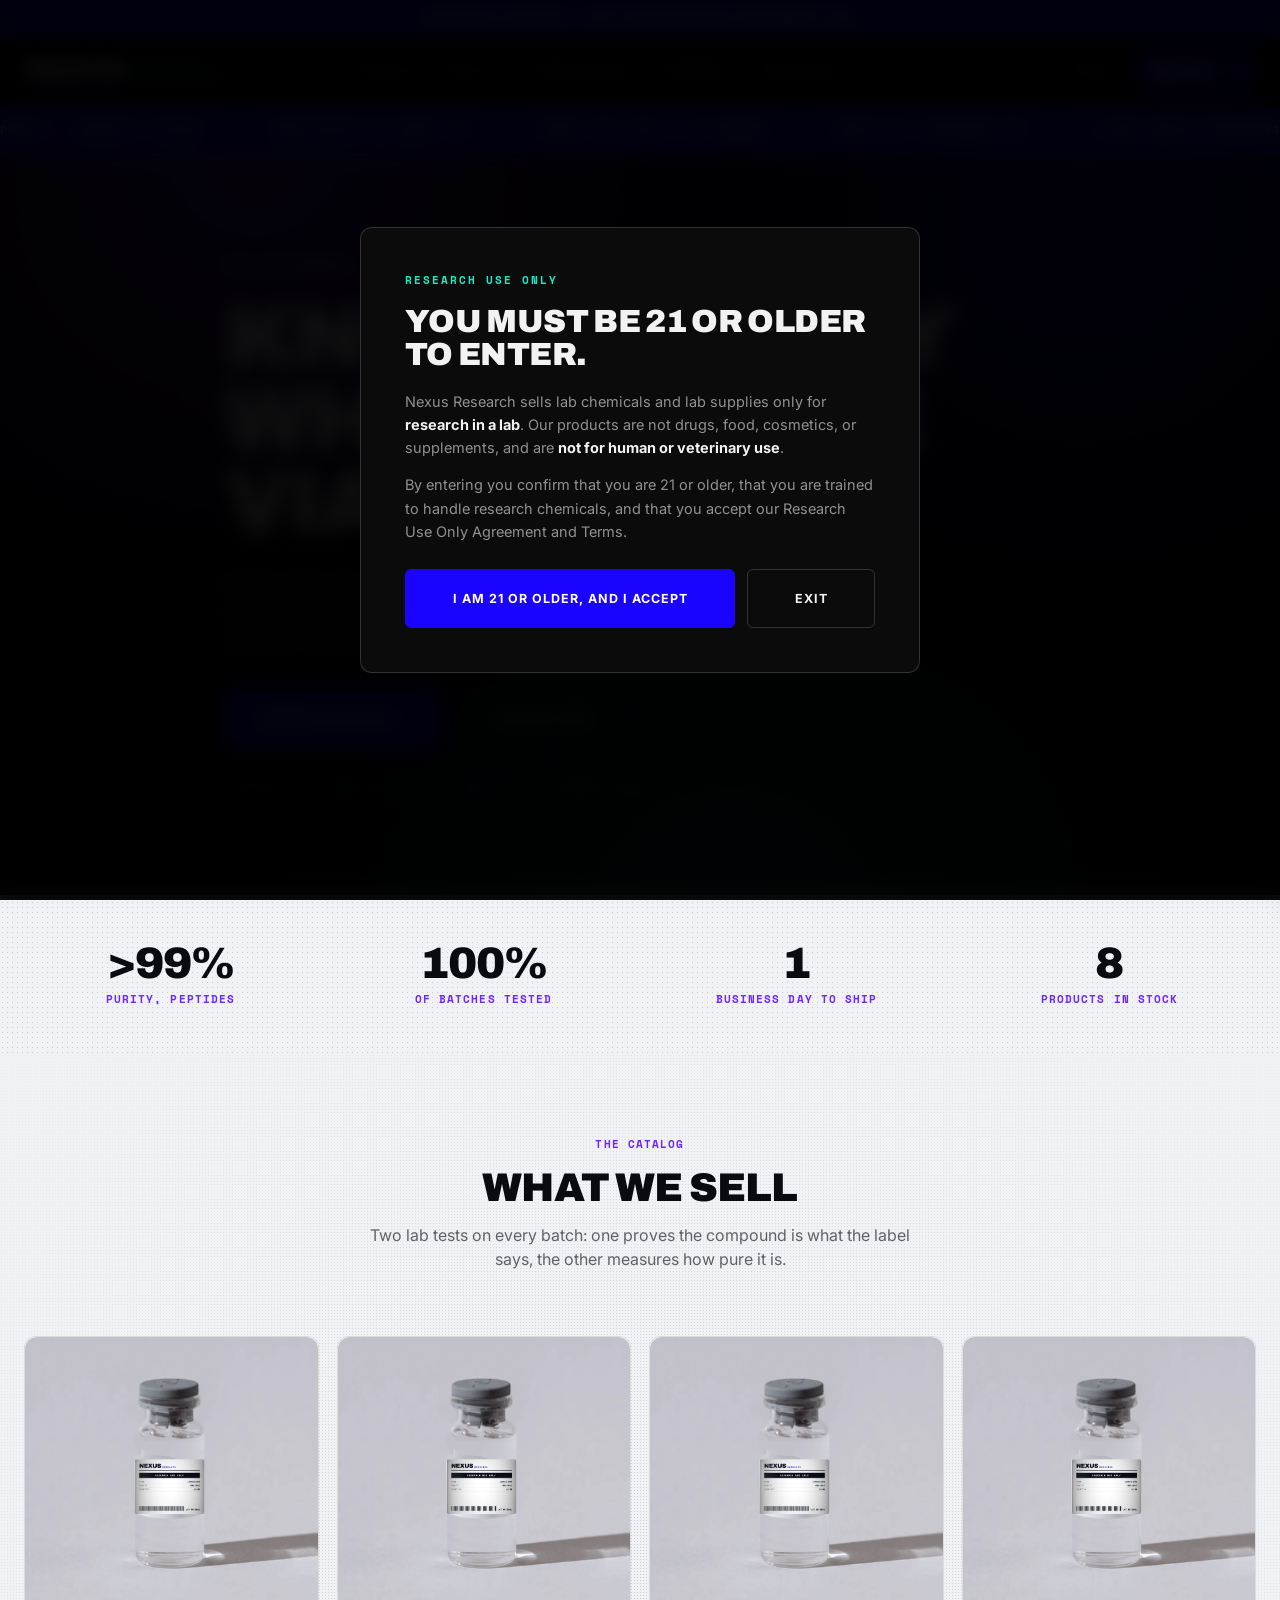
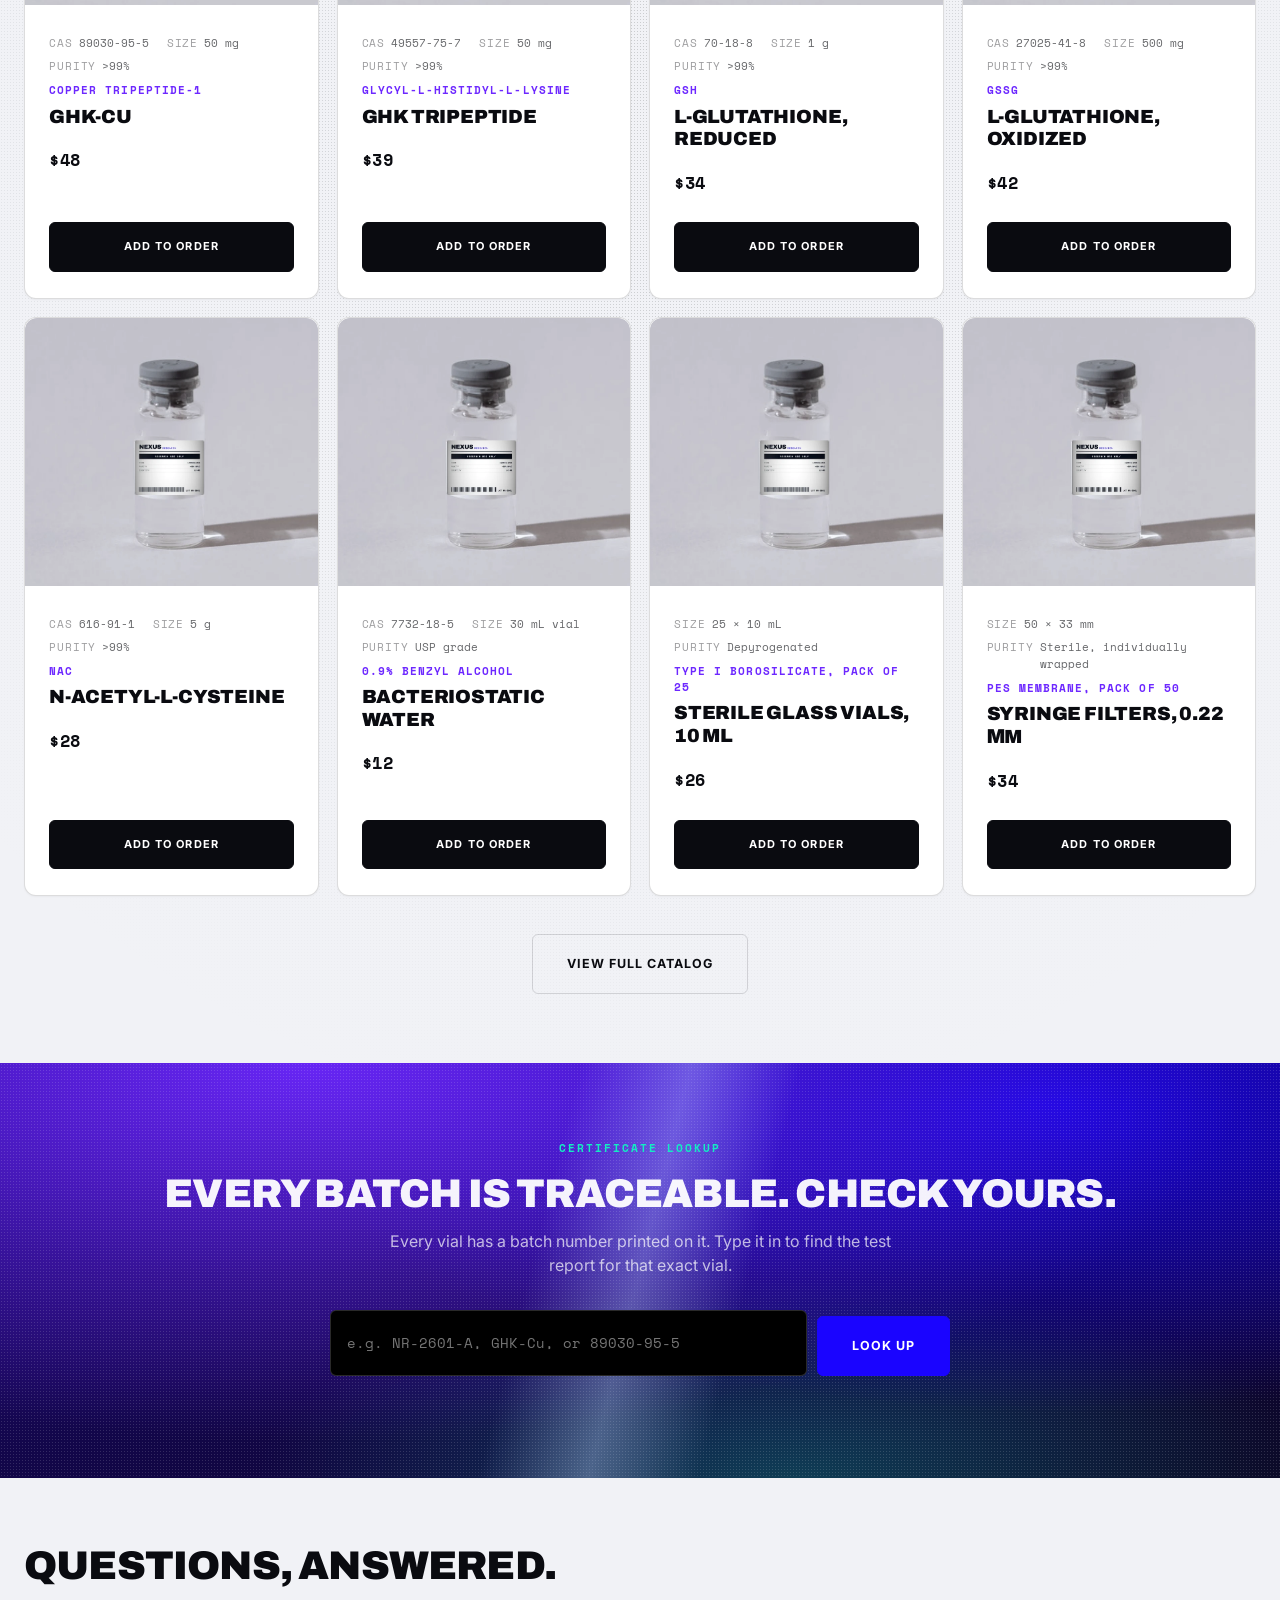
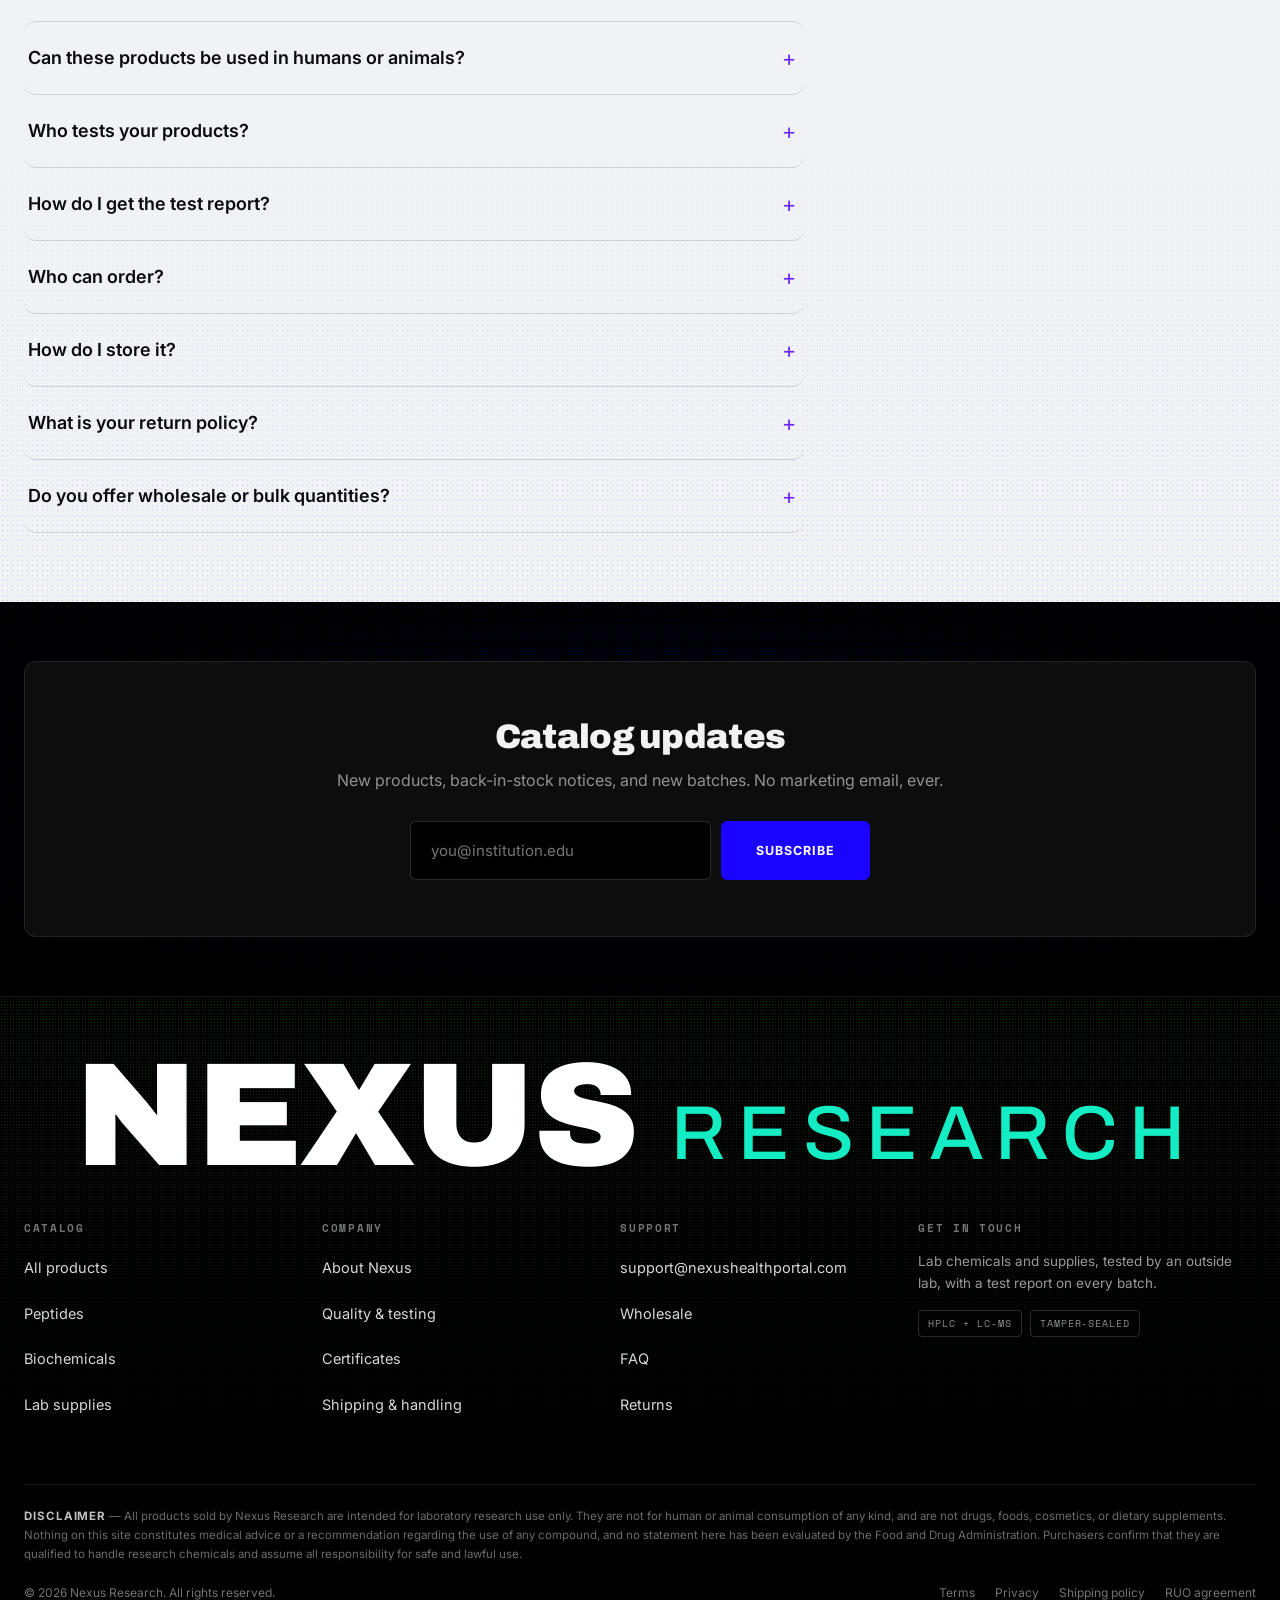
==== index.html @ 29b1f15b "Make product cards pop out on hover The lift was explicitly switched off on these cards: the rule re" ====
<!DOCTYPE html>
<html lang="en">
<head>
  <meta charset="UTF-8">
  <meta name="viewport" content="width=device-width, initial-scale=1.0">
  <title>Nexus Research — Laboratory Reagents, Independently Tested</title>
  <meta name="description" content="Research-grade peptides, biochemicals, and lab supplies. Tested by an outside lab, with a test report on every batch. For lab research only, not for people or animals.">
  <link rel="preconnect" href="https://fonts.googleapis.com">
  <link rel="preconnect" href="https://fonts.gstatic.com" crossorigin>
  <link href="https://fonts.googleapis.com/css2?family=Archivo:wght@500;600;700;900&family=Inter:wght@400;500;600;700&family=Space+Mono:wght@400;700&display=swap" rel="stylesheet">
  <link rel="stylesheet" href="css/main.css?v=1784729000">
</head>
<body data-page="home">

  <main id="main" tabindex="-1">
    <!-- 1a. TICKER -->
    <div class="ticker" aria-hidden="true">
      <div class="ticker-track">
        <span>Purity + identity tested</span><i>+</i>
        <span>Certificate on every lot</span><i>+</i>
        <span>Every vial has a lot number</span><i>+</i>
        <span>Ships in 1 business day</span><i>+</i>
        <span>Plain sealed packaging</span><i>+</i>
        <span>Purity + identity tested</span><i>+</i>
        <span>Certificate on every lot</span><i>+</i>
        <span>Every vial has a lot number</span><i>+</i>
        <span>Ships in 1 business day</span><i>+</i>
        <span>Plain sealed packaging</span><i>+</i>
      </div>
    </div>

    <!-- 1. HERO: typographic, technical -->
    <section class="hero-tech">
      <div class="hero-aurora" aria-hidden="true"><span class="blob blob-1"></span><span class="blob blob-2"></span><span class="blob blob-3"></span></div>
      <div class="hero-spot" aria-hidden="true"></div>
      <div class="hero-grid-bg" aria-hidden="true"></div>
      <div class="container hero-tech-inner">
        <span class="hero-eyebrow">For lab research &middot; Tested by an outside lab</span>
        <h1>Know exactly<br>what is in the vial.</h1>
        <p>Research-grade peptides, biochemicals, and lab supplies. Every batch is tested by an outside lab before we sell it, and the test report is yours on request. No guesswork.</p>
        <div class="hero-tech-cta">
          <a class="btn btn-primary" href="shop.html">Browse catalog &rarr;</a>
          <a class="btn btn-ghost" href="quality.html">How we test</a>
        </div>
        <p class="hero-ruo">Research use only. Not for human or veterinary use.</p>
      </div>
    </section>

    <!-- 1b. STATS -->
    <section class="stats-band sec-light dotted dotted--ink dotted--wide">
      <div class="container stats-grid">
        <div class="stat"><strong>&gt;99%</strong><span>Purity, peptides</span></div>
        <div class="stat"><strong>100%</strong><span>Of batches tested</span></div>
        <div class="stat"><strong>1</strong><span>Business day to ship</span></div>
        <div class="stat"><strong>8</strong><span>Products in stock</span></div>
      </div>
    </section>

    <!-- 2. CATALOG -->
    <section class="lineup-lux sec-light dotted dotted--ink dotted--fade">
      <div class="container">
        <div class="sec-head-wrap">
          <span class="sec-eyebrow">The catalog</span>
          <h2 class="sec-head">What we sell</h2>
          <p>Two lab tests on every batch: one proves the compound is what the label says, the other measures how pure it is.</p>
        </div>
        <div class="lineup-grid" id="lineupScroller"></div>
        <div class="lineup-foot">
          <a class="btn btn-ghost" href="shop.html">View full catalog</a>
        </div>
      </div>
    </section>

    <!-- 4. FULL-BLEED BAND: certificate lookup -->
    <section class="band" id="coa">
      <div class="band-glow" aria-hidden="true"></div>
      <div class="container band-inner">
        <span class="band-eyebrow">Certificate lookup</span>
        <h2>Every batch is traceable. Check yours.</h2>
        <p>Every vial has a batch number printed on it. Type it in to find the test report for that exact vial.</p>
        <form class="coa-form" id="coaForm" novalidate>
          <input type="text" id="coaInput" placeholder="e.g. NR-2601-A, GHK-Cu, or 89030-95-5" aria-label="Lot number, product name, or CAS">
          <button class="btn btn-primary" type="submit">Look up</button>
        </form>
        <div id="coaResult" aria-live="polite"></div>
      </div>
    </section>

    <!-- 6. FAQ -->
    <section id="faq" class="faq-section sec-light dotted dotted--violet dotted--wide dotted--bottom">
      <div class="container">
        <h2 class="faq-head">Questions, answered.</h2>
        <div class="acc-group">
          <div class="acc-item">
            <button class="acc-q" aria-expanded="false"><span>Can these products be used in humans or animals?</span><span class="acc-icon" aria-hidden="true">+</span></button>
            <div class="acc-a"><p>No. Everything we sell is for lab research only. Our products are not drugs, food, cosmetics, or supplements, and they are not for people or animals. We do not give dosing advice or any medical advice, and we turn down orders when someone tells us it is meant to be taken.</p></div>
          </div>
          <div class="acc-item">
            <button class="acc-q" aria-expanded="false"><span>Who tests your products?</span><span class="acc-icon" aria-hidden="true">+</span></button>
            <div class="acc-a"><p>An outside lab, not us. Every batch goes out for two tests before we list it: one confirms the compound is what the label says, the other measures how pure it is. If a batch misses the mark, we do not sell it.</p></div>
          </div>
          <div class="acc-item">
            <button class="acc-q" aria-expanded="false"><span>How do I get the test report?</span><span class="acc-icon" aria-hidden="true">+</span></button>
            <div class="acc-a"><p>Find the batch number printed on your vial, then email it to support@nexushealthportal.com. We send back the signed report for that exact batch. We keep a report on file for every batch we sell.</p></div>
          </div>
          <div class="acc-item">
            <button class="acc-q" aria-expanded="false"><span>Who can order?</span><span class="acc-icon" aria-hidden="true">+</span></button>
            <div class="acc-a"><p>You must be 21 or older, trained to handle research chemicals, and you accept the research-use-only agreement at checkout. We ship to labs, institutions, and business addresses. We may ask who is receiving the order before we send it.</p></div>
          </div>
          <div class="acc-item">
            <button class="acc-q" aria-expanded="false"><span>How do I store it?</span><span class="acc-icon" aria-hidden="true">+</span></button>
            <div class="acc-a"><p>It depends on the compound, and each product page says exactly. As a rule, freeze-dried peptides keep best in a freezer at -20 °C, kept dry and out of the light. Once you mix a peptide with liquid it does not last nearly as long as the sealed powder.</p></div>
          </div>
          <div class="acc-item">
            <button class="acc-q" aria-expanded="false"><span>What is your return policy?</span><span class="acc-icon" aria-hidden="true">+</span></button>
            <div class="acc-a"><p>Unopened items in their original packaging can come back within 30 days. Once a seal is broken we cannot take it back, because we cannot rule out contamination. If a batch does not match its test report, we replace it or refund you in full.</p></div>
          </div>
          <div class="acc-item">
            <button class="acc-q" aria-expanded="false"><span>Do you offer wholesale or bulk quantities?</span><span class="acc-icon" aria-hidden="true">+</span></button>
            <div class="acc-a"><p>Yes, for labs and business accounts. Email support@nexushealthportal.com with the compound, how much you need, and where it is going. We come back with a price and how long it takes.</p></div>
          </div>
        </div>
      </div>
    </section>

    <!-- 7. LIST -->
    <section class="sec-lux dotted dotted--blue dotted--fade">
      <div class="container">
        <div class="guide-card">
          <h2>Catalog updates</h2>
          <p>New products, back-in-stock notices, and new batches. No marketing email, ever.</p>
          <form class="guide-form" id="guideForm" novalidate>
            <input type="email" name="email" placeholder="you@institution.edu" required aria-label="Email address">
            <button class="btn btn-primary" type="submit">Subscribe</button>
          </form>
        </div>
      </div>
    </section>
  </main>

  <script src="js/products.js?v=1784729000"></script>
  <script src="js/store.js?v=1784729000"></script>
</body>
</html>
---- css/main.css ----
/* Nexus Health: main.css
   Design language: warm ivory base, white cards, matte green + metallic gold,
   flat matte-green dark sections, pill buttons, 20-24px card radius.
*/

/* ============ Reset & tokens ============ */
*, *::before, *::after { box-sizing: border-box; margin: 0; padding: 0; }

:root {
  /* Enhanced-inspired system: pure black canvas, electric blue CTAs,
     mint lab-data accents, near-black raised panels. */
  --bone: #000000;              /* page canvas: black */
  --white: #0D0D0D;             /* raised panels: near-black cards */
  --ink: rgba(255, 255, 255, 0.95);
  --ink-soft: rgba(255, 255, 255, 0.55);
  --line: rgba(255, 255, 255, 0.16);
  --line-soft: rgba(255, 255, 255, 0.09);
  --evergreen: #1A04FF;         /* electric blue: CTAs and active states */
  --evergreen-deep: #000000;
  --evergreen-mid: #4433FF;
  --gold: #14ECC3;              /* mint: prices, labels, lab data */
  --gold-grad: #14ECC3;
  --footer-bg: #000000;
  --blue: #1A04FF;
  --mint: #14ECC3;
  --radius: 12px;
  --pill: 6px;
  --maxw: 1280px;
  --pad: 24px;
}

html { scroll-behavior: smooth; }

body {
  font-family: "Inter", -apple-system, BlinkMacSystemFont, "Segoe UI", sans-serif;
  font-size: 16px;
  line-height: 1.55;
  color: var(--ink);
  background: var(--bone);
  -webkit-font-smoothing: antialiased;
}

body.drawer-lock { overflow: hidden; }

img, svg { display: block; max-width: 100%; }
a { color: inherit; text-decoration: none; }
button { font: inherit; color: inherit; background: none; border: 0; cursor: pointer; }
h1, h2, h3, h4 { font-family: "Archivo", "Inter", sans-serif; font-weight: 520; letter-spacing: 0; line-height: 1.12; }

.container { max-width: var(--maxw); margin: 0 auto; padding: 0 var(--pad); }
section { padding: 96px 0 0; }

/* ============ Buttons ============ */
.btn {
  display: inline-flex; align-items: center; justify-content: center; gap: 8px;
  border-radius: var(--pill);
  padding: 14px 28px;
  font-size: 15px; font-weight: 600;
  transition: transform 0.2s ease, box-shadow 0.2s ease, background 0.2s ease;
  white-space: nowrap;
}
.btn-primary { background: var(--gold); color: #0E1526; }
.btn-primary:hover { transform: translateY(-1px); box-shadow: 0 6px 18px rgba(8, 14, 28, 0.28); }
.btn-primary:disabled { opacity: 0.4; cursor: not-allowed; transform: none; box-shadow: none; }
.btn-secondary { background: var(--white); color: var(--ink); border: 1px solid rgba(20, 236, 195, 0.4); }
.btn-secondary:hover { border-color: rgba(16, 21, 15, 0.35); }
.text-btn {
  font-size: 14px; font-weight: 600; text-decoration: underline;
  text-underline-offset: 4px; transition: opacity 0.2s ease;
}
.text-btn:hover { opacity: 0.65; }

/* ============ Announcement bar ============ */
.announce { background: var(--blue); }
.announce-inner {
  max-width: var(--maxw); margin: 0 auto; padding: 9px var(--pad);
  display: flex; align-items: center; justify-content: center; gap: 14px;
  font-size: 14px; font-weight: 600; color: #fff;
}
.announce-btn {
  background: transparent; color: #fff; border: 1.5px solid rgba(255, 255, 255, 0.75);
  border-radius: var(--pill);
  padding: 5px 14px; font-size: 13px; font-weight: 600;
  transition: transform 0.2s ease, background 0.2s ease, border-color 0.2s ease;
}
.announce-btn:hover { transform: translateY(-1px); background: rgba(255, 255, 255, 0.14); border-color: #fff; }

/* ============ Header ============ */
.site-header {
  position: sticky; top: 0; z-index: 60;
  background: #000;
  border-bottom: 1px solid rgba(255, 255, 255, 0.08);
}
.nav-inner {
  max-width: var(--maxw); margin: 0 auto; padding: 0 var(--pad);
  height: 68px; display: flex; align-items: center; gap: 28px;
}
.wordmark { font-family: "Archivo", "Inter", sans-serif; font-size: 26px; font-weight: 600; letter-spacing: 0.05em; color: #fff; text-transform: uppercase; }
.mark-plus {
  display: inline-block;
  width: 0.24em; height: 0.24em;
  border-radius: 50%;
  background: var(--gold-grad);
  margin-left: 0.12em;
  transform: translateY(-0.55em);
}
.main-nav { display: flex; gap: 26px; margin: 0 auto; }
.main-nav a {
  font-size: 15px; font-weight: 600; color: rgba(255, 255, 255, 0.72);
  transition: color 0.2s ease;
}
.main-nav a:hover { color: #fff; }
.nav-right { display: flex; align-items: center; gap: 20px; margin-left: auto; }
.nav-about { font-size: 15px; font-weight: 600; color: rgba(255, 255, 255, 0.72); transition: color 0.2s ease; }
.nav-about:hover { color: #fff; }
.cart-btn {
  display: inline-flex; align-items: center; gap: 8px;
  background: var(--gold-grad); color: var(--evergreen-deep); border-radius: var(--pill);
  padding: 9px 18px; font-size: 14px; font-weight: 600;
  transition: transform 0.2s ease;
}
.cart-btn:hover { transform: translateY(-1px); }
.cart-count {
  background: var(--evergreen-deep); color: var(--gold); border-radius: 50%;
  min-width: 20px; height: 20px; display: inline-flex;
  align-items: center; justify-content: center;
  font-size: 12px; font-weight: 700; padding: 0 5px;
}
.nav-toggle { display: none; color: #fff; }
.mobile-menu {
  display: none;
  border-top: 1px solid rgba(255, 255, 255, 0.1);
  background: var(--evergreen-deep);
  flex-direction: column;
}
.mobile-menu a {
  padding: 15px var(--pad); font-size: 16px; font-weight: 600; color: #fff;
  border-bottom: 1px solid rgba(255, 255, 255, 0.08);
}
.mobile-menu.open { display: flex; }

/* ============ Hero ============ */
.hero { padding-top: 72px; }
.hero h1 {
  font-size: 56px; font-weight: 500; letter-spacing: -0.01em; line-height: 1.05;
  max-width: 720px;
}
.hero-sub { margin-top: 18px; font-size: 19px; color: var(--ink-soft); max-width: 540px; }

.promo-row {
  display: grid; grid-template-columns: 1fr 1fr; gap: 20px; margin-top: 44px;
}
.promo-card {
  position: relative; aspect-ratio: 16 / 9; border-radius: var(--radius);
  color: #fff; overflow: hidden; display: block;
  transition: transform 0.2s ease, box-shadow 0.2s ease;
}
.promo-card:hover { transform: translateY(-3px); box-shadow: 0 14px 34px rgba(19, 42, 30, 0.32); }
.promo-img {
  position: absolute; inset: 0; width: 100%; height: 100%; object-fit: cover;
}
.promo-overlay {
  position: absolute; inset: 0;
  background: linear-gradient(to top, rgba(6, 10, 22, 0.85), rgba(6, 10, 22, 0.15));
}
.promo-text { position: absolute; left: 28px; bottom: 26px; max-width: 60%; z-index: 2; }
.promo-text h2 { font-size: 30px; font-weight: 500; line-height: 1.12; }
.promo-text h2 .hl { color: var(--gold); font-style: italic; }
.promo-text > span { display: inline-block; margin-top: 10px; font-size: 15px; font-weight: 600; opacity: 0.9; }
.promo-chevron {
  position: absolute; right: 22px; bottom: 22px; z-index: 2;
  width: 40px; height: 40px; border-radius: 50%;
  background: rgba(255, 255, 255, 0.18);
  display: flex; align-items: center; justify-content: center;
  transition: background 0.2s ease;
}
.promo-card:hover .promo-chevron { background: rgba(255, 255, 255, 0.32); }

/* ============ Goal tiles ============ */
.goal-row { display: grid; grid-template-columns: repeat(4, 1fr); gap: 16px; }
.goal-tile {
  background: var(--white); border-radius: 18px; padding: 22px 22px;
  display: flex; align-items: center; gap: 14px;
  border: 1px solid var(--line-soft);
  transition: transform 0.2s ease, box-shadow 0.2s ease;
}
.goal-tile:hover { transform: translateY(-2px); box-shadow: 0 10px 24px rgba(16, 21, 15, 0.07); }
.goal-tile strong { font-size: 17px; font-weight: 600; flex: 1; }
.goal-icon { width: 38px; height: 38px; flex-shrink: 0; }
.goal-chev { color: var(--ink-soft); flex-shrink: 0; }

/* ============ Dark lineup section ============ */
.lineup-wrap { padding: 0 var(--pad); max-width: var(--maxw); margin: 96px auto 0; }
.lineup-section {
  background: #0B0B0B;
  border-radius: var(--radius);
  color: #fff; padding: 72px 0 56px; overflow: hidden;
}
.lineup-head { text-align: center; padding: 0 var(--pad); }
.lineup-head h2 { font-size: 42px; font-weight: 500; }
.lineup-head p { margin-top: 14px; font-size: 17px; color: rgba(255, 255, 255, 0.72); }
.lineup-head .btn { margin-top: 26px; background: var(--gold-grad); color: var(--evergreen-deep); }
.lineup-head .btn:hover { transform: translateY(-1px); box-shadow: 0 6px 18px rgba(0, 0, 0, 0.3); }

.lineup-scroller {
  display: flex; gap: 16px; margin-top: 48px;
  padding: 4px 32px 12px;
  overflow-x: auto;
  -webkit-overflow-scrolling: touch;
}
.lineup-scroller::-webkit-scrollbar { height: 8px; }
.lineup-scroller::-webkit-scrollbar-thumb { background: rgba(255, 255, 255, 0.25); border-radius: 4px; }
.lineup-scroller::-webkit-scrollbar-track { background: rgba(255, 255, 255, 0.06); border-radius: 4px; }
.lineup-card { flex: 0 0 260px; }

/* ============ Product card (shared) ============ */
.product-card {
  background: var(--white); border-radius: 20px;
  border: 1px solid var(--line-soft);
  display: flex; flex-direction: column;
  overflow: hidden;
  transition: transform 0.2s ease, box-shadow 0.2s ease;
}
.product-card:hover { transform: translateY(-3px); box-shadow: 0 12px 28px rgba(16, 21, 15, 0.1); }
.card-link { display: flex; flex-direction: column; flex: 1; }
.card-art {
  position: relative; background: var(--bone);
  height: 220px;
}
.card-art .tile-img { width: 100%; height: 100%; object-fit: cover; }
.badge {
  position: absolute; top: 12px; left: 12px;
  background: var(--gold-grad); color: var(--evergreen-deep);
  font-size: 12px; font-weight: 700;
  border-radius: var(--pill); padding: 4px 11px;
}
.badge-inline { position: static; display: inline-block; margin-bottom: 12px; }
.card-body { padding: 18px 18px 6px; display: flex; flex-direction: column; gap: 5px; flex: 1; }
.card-name { font-size: 19px; font-weight: 600; }
.card-sub { font-size: 13px; font-weight: 600; color: var(--ink-soft); text-transform: uppercase; letter-spacing: 0.04em; }
.card-tag { font-size: 14px; color: var(--ink-soft); flex: 1; }
.card-rating { display: flex; align-items: center; gap: 7px; font-size: 13px; color: var(--ink-soft); }
.stars { display: inline-flex; gap: 1px; }
.card-price { display: flex; align-items: baseline; gap: 8px; margin-top: 3px; flex-wrap: wrap; }
.card-price strong { font-size: 18px; font-weight: 700; }
.card-price span { font-size: 13px; color: var(--ink-soft); }
.card-add { margin: 12px 18px 18px; padding: 11px 20px; font-size: 14px; }

/* ============ Science section ============ */
.science-grid { display: grid; grid-template-columns: 1fr 1fr; gap: 48px; align-items: center; }
.eyebrow {
  font-size: 13px; font-weight: 700; text-transform: uppercase;
  letter-spacing: 0.09em; color: var(--ink-soft);
}
.science-left h2 { font-size: 40px; margin-top: 14px; max-width: 480px; }
.stat-blocks { margin-top: 34px; display: flex; flex-direction: column; gap: 22px; }
.stat-block { border-left: 3px solid var(--gold); padding-left: 18px; }
.stat-block strong { font-size: 18px; font-weight: 600; display: block; }
.stat-block span { font-size: 15px; color: var(--ink-soft); }
.science-left .text-btn { margin-top: 30px; display: inline-block; }
.test-detail {
  display: none; margin-top: 16px; font-size: 15px;
  color: var(--ink-soft); max-width: 480px;
}
.test-detail.open { display: block; }
.science-card {
  background: var(--white); border-radius: var(--radius);
  border: 1px solid var(--line-soft);
  overflow: hidden; height: 360px;
}
.science-card .tile-img { width: 100%; height: 100%; object-fit: cover; }

/* ============ Category showcase ============ */
.cat-row { display: grid; grid-template-columns: repeat(3, 1fr); gap: 20px; }
.cat-card {
  background: var(--white); border-radius: var(--radius);
  border: 1px solid var(--line-soft);
  padding: 30px; display: flex; flex-direction: column; gap: 8px;
  transition: transform 0.2s ease, box-shadow 0.2s ease;
}
.cat-card:hover { transform: translateY(-3px); box-shadow: 0 12px 28px rgba(16, 21, 15, 0.1); }
.cat-art { background: var(--bone); border-radius: 16px; overflow: hidden; height: 190px; margin-bottom: 14px; }
.cat-art .tile-img { width: 100%; height: 100%; object-fit: cover; }
.cat-card h3 { font-size: 24px; font-weight: 600; }
.cat-card p { font-size: 15px; color: var(--ink-soft); flex: 1; }
.cat-shop { font-size: 15px; font-weight: 600; margin-top: 8px; }

/* ============ Experts ============ */
.experts-head h2 { font-size: 40px; margin-top: 14px; max-width: 560px; }
.expert-row { display: grid; grid-template-columns: repeat(3, 1fr); gap: 20px; margin-top: 44px; }
.expert-card {
  background: var(--white); border-radius: var(--radius);
  border: 1px solid var(--line-soft); padding: 30px;
  transition: transform 0.2s ease, box-shadow 0.2s ease;
}
.expert-card:hover { transform: translateY(-2px); box-shadow: 0 10px 24px rgba(16, 21, 15, 0.1); }
.avatar {
  width: 72px; height: 72px; border-radius: 50%;
  display: flex; align-items: center; justify-content: center;
  font-size: 24px; font-weight: 700; color: #fff; margin-bottom: 18px;
}
.expert-card h3 { font-size: 19px; font-weight: 600; }
.expert-card .cred { font-size: 13px; font-weight: 600; color: var(--ink-soft); text-transform: uppercase; letter-spacing: 0.04em; display: block; margin-top: 4px; }
.expert-card p { font-size: 14px; color: var(--ink-soft); margin-top: 12px; }

/* ============ Reviews ============ */
.reviews-head { font-size: 40px; max-width: 540px; }
.review-row { display: grid; grid-template-columns: repeat(3, 1fr); gap: 20px; margin-top: 44px; }
.review-card {
  background: var(--white); border-radius: var(--radius);
  border: 1px solid var(--line-soft); padding: 28px;
}
.review-card .stars { margin-bottom: 14px; }
.review-card blockquote { font-size: 16px; line-height: 1.5; }
.review-who { display: flex; align-items: center; gap: 8px; margin-top: 18px; font-size: 14px; font-weight: 600; }
.verified { display: inline-flex; align-items: center; gap: 5px; font-size: 12px; font-weight: 600; color: var(--ink-soft); }
.verified svg { width: 15px; height: 15px; }

/* ============ Email capture ============ */
.guide-card {
  background: var(--white); border-radius: var(--radius);
  border: 1px solid var(--line-soft);
  padding: 56px 48px; text-align: center;
}
.guide-card h2 { font-size: 34px; }
.guide-card > p { margin-top: 12px; font-size: 16px; color: var(--ink-soft); }
.guide-form {
  margin: 28px auto 0; display: flex; gap: 10px;
  max-width: 460px;
}
.guide-form input {
  flex: 1; border: 1px solid var(--line); border-radius: var(--pill);
  padding: 13px 20px; font: inherit; font-size: 15px; background: var(--bone);
  min-width: 0;
}
.guide-form input:focus { outline: 2px solid var(--gold); border-color: transparent; }
.guide-done { font-size: 18px; font-weight: 600; margin-top: 28px; }

/* ============ Accordions (FAQ + PDP) ============ */
.faq-head { font-size: 40px; }
.acc-group { margin-top: 36px; }
.acc-item { border-bottom: 1px solid var(--line); }
.acc-item:first-child { border-top: 1px solid var(--line); }
.acc-q {
  width: 100%; display: flex; justify-content: space-between; align-items: center;
  padding: 22px 4px; font-size: 18px; font-weight: 600; text-align: left; gap: 16px;
}
.acc-icon {
  /* Swap the glyph rather than rotating it. A rotated box has a bounding box
     ~1.41x its width, which was widening the whole accordion row. */
  font-size: 0; line-height: 1; color: var(--ink-soft);
  display: inline-flex; align-items: center; justify-content: center;
  flex: 0 0 22px; width: 22px; height: 22px;
}
.acc-icon::before {
  content: "+";
  font-size: 22px; font-weight: 400; line-height: 1;
}
.acc-item.open .acc-icon::before { content: "\2212"; }   /* minus */
.acc-a {
  max-height: 0; overflow: hidden;
  transition: max-height 0.3s ease, padding 0.3s ease;
  font-size: 15px; color: var(--ink-soft); padding: 0 4px;
}
.acc-item.open .acc-a { max-height: 420px; padding-bottom: 24px; }
.faq-section .acc-group { max-width: 780px; }

/* ============ Footer ============ */
.site-footer { background: var(--footer-bg); color: var(--bone); margin-top: 96px; }
.footer-inner { max-width: var(--maxw); margin: 0 auto; padding: 64px var(--pad) 32px; }
.footer-grid { display: grid; grid-template-columns: 2fr 1fr 1fr 1fr; gap: 40px; }
.footer-wordmark { font-family: "Archivo", "Inter", sans-serif; font-size: 38px; font-weight: 600; letter-spacing: 0.05em; text-transform: uppercase; color: #fff; }
.footer-brand p { margin-top: 14px; font-size: 14px; color: rgba(244, 246, 241, 0.55); max-width: 300px; }
.footer-col h4 { font-size: 13px; font-weight: 700; text-transform: uppercase; letter-spacing: 0.08em; color: rgba(244, 246, 241, 0.5); margin-bottom: 16px; }
.footer-col a { display: block; padding: 6px 0; font-size: 15px; color: rgba(244, 246, 241, 0.82); transition: color 0.2s ease; }
.footer-col a:hover { color: #fff; }
.footer-fine { margin-top: 56px; border-top: 1px solid rgba(244, 246, 241, 0.12); padding-top: 24px; }
.footer-fine p { font-size: 12px; color: rgba(244, 246, 241, 0.5); max-width: 720px; }
.footer-fine p + p { margin-top: 10px; }

/* ============ Cart drawer ============ */
.drawer-overlay {
  position: fixed; inset: 0; background: rgba(0, 0, 0, 0.4);
  opacity: 0; pointer-events: none; transition: opacity 0.25s ease; z-index: 80;
}
.drawer-overlay.open { opacity: 1; pointer-events: auto; }
.cart-drawer {
  position: fixed; top: 0; right: 0; height: 100%;
  width: 400px; max-width: 92vw;
  background: var(--white); z-index: 90;
  border-radius: 20px 0 0 20px;
  transform: translateX(105%); transition: transform 0.3s ease;
  display: flex; flex-direction: column;
  box-shadow: -12px 0 40px rgba(0, 0, 0, 0.14);
}
.cart-drawer.open { transform: translateX(0); }
.drawer-head {
  display: flex; justify-content: space-between; align-items: center;
  padding: 22px 24px; border-bottom: 1px solid var(--line-soft);
}
.drawer-head h3 { font-size: 20px; font-weight: 600; }
.drawer-close { color: var(--ink-soft); transition: color 0.2s ease; }
.drawer-close:hover { color: var(--ink); }
.drawer-items { flex: 1; overflow-y: auto; padding: 8px 24px; }
.drawer-empty { text-align: center; padding: 56px 0; }
.drawer-empty p { color: var(--ink-soft); margin-bottom: 20px; }
.drawer-item {
  display: flex; gap: 14px; padding: 18px 0;
  border-bottom: 1px solid var(--line-soft); align-items: flex-start;
}
.drawer-thumb {
  flex: 0 0 64px; width: 64px; height: 64px;
  background: var(--bone); border-radius: 12px; overflow: hidden;
}
.drawer-thumb .tile-img { width: 100%; height: 100%; object-fit: cover; }
.drawer-item-info { flex: 1; display: flex; flex-direction: column; gap: 3px; }
.drawer-item-name { font-size: 15px; font-weight: 600; }
.drawer-item-variant { font-size: 12px; color: var(--ink-soft); }
.drawer-item-row { display: flex; align-items: center; gap: 14px; margin-top: 8px; }
.drawer-item-price { font-size: 15px; font-weight: 600; }
.remove-btn { font-size: 13px; color: var(--ink-soft); text-decoration: underline; text-underline-offset: 3px; }
.remove-btn:hover { color: var(--ink); }

.qty-stepper {
  display: inline-flex; align-items: center; gap: 2px;
  border: 1px solid var(--line); border-radius: var(--pill);
}
.qty-stepper button {
  width: 30px; height: 30px; font-size: 16px; color: var(--ink-soft);
  display: flex; align-items: center; justify-content: center;
  transition: color 0.2s ease;
}
.qty-stepper button:hover { color: var(--ink); }
.qty-stepper > span { min-width: 22px; text-align: center; font-size: 14px; font-weight: 600; }
.qty-lg button { width: 42px; height: 46px; font-size: 18px; }
.qty-lg > span { min-width: 28px; font-size: 16px; }

.drawer-foot { border-top: 1px solid var(--line-soft); padding: 18px 24px 24px; }
.ship-progress { margin-bottom: 16px; }
.ship-msg { font-size: 13px; font-weight: 600; display: block; margin-bottom: 8px; }
.ship-msg.unlocked { color: var(--gold); }
.progress-track { height: 6px; background: var(--line-soft); border-radius: 3px; overflow: hidden; }
.progress-bar { height: 100%; background: var(--gold-grad); border-radius: 3px; transition: width 0.3s ease; }
.drawer-subtotal {
  display: flex; justify-content: space-between;
  font-size: 16px; font-weight: 700; margin-bottom: 14px;
}
.drawer-checkout { width: 100%; }

/* ============ Shop page ============ */
.shop-head { padding-top: 56px; }
.shop-head h1 { font-size: 44px; }
.shop-sub { margin-top: 8px; font-size: 15px; color: var(--ink-soft); }
.chip-row { display: flex; flex-wrap: wrap; gap: 10px; margin-top: 28px; align-items: center; }
.chip {
  border: 1px solid rgba(20, 236, 195, 0.4); border-radius: var(--pill);
  background: var(--white); padding: 9px 18px;
  font-size: 14px; font-weight: 600;
  transition: background 0.2s ease, color 0.2s ease, border-color 0.2s ease;
}
.chip:hover { border-color: rgba(20, 236, 195, 0.85); }
.chip.active { background: var(--gold-grad); color: var(--evergreen-deep); border-color: transparent; }
.chip-sep { width: 1px; height: 22px; background: var(--line); margin: 0 4px; }
.product-grid {
  display: grid; grid-template-columns: repeat(4, 1fr); gap: 18px;
  margin-top: 36px;
}

/* ============ PDP ============ */
.pdp-wrap { padding-top: 40px; }
.breadcrumb { display: flex; gap: 10px; font-size: 14px; color: var(--ink-soft); margin-bottom: 32px; flex-wrap: wrap; }
.breadcrumb a { font-weight: 600; transition: color 0.2s ease; }
.breadcrumb a:hover { color: var(--ink); }
.crumb-here { color: var(--ink); font-weight: 600; }
.pdp-grid { display: grid; grid-template-columns: 1.05fr 1fr; gap: 56px; align-items: start; }
.pdp-art {
  background: var(--bone); border-radius: var(--radius);
  overflow: hidden; height: 480px;
}
.pdp-art .tile-img { width: 100%; height: 100%; object-fit: cover; }
.pdp-chips { display: flex; gap: 10px; margin-top: 16px; flex-wrap: wrap; }
.pill-chip {
  background: var(--white); border: 1px solid var(--line-soft);
  border-radius: var(--pill); padding: 8px 16px;
  font-size: 13px; font-weight: 600; color: var(--ink-soft);
}
.pdp-right h1 { font-size: 40px; font-weight: 500; }
.pdp-subtitle { display: block; margin-top: 6px; font-size: 14px; font-weight: 700; color: var(--ink-soft); text-transform: uppercase; letter-spacing: 0.05em; }
.pdp-rating { margin-top: 12px; font-size: 14px; }
.pdp-tagline { margin-top: 16px; font-size: 18px; font-weight: 500; }
.pdp-desc { margin-top: 12px; font-size: 15px; color: var(--ink-soft); }

.option-cards { display: flex; flex-direction: column; gap: 12px; margin-top: 28px; position: relative; }
.option-card {
  display: block; border: 1.5px solid var(--line); border-radius: 16px;
  padding: 16px 20px; cursor: pointer; background: var(--white);
  transition: border-color 0.2s ease, box-shadow 0.2s ease;
  position: relative;
}
.option-card:hover { border-color: rgba(20, 236, 195, 0.85); }
.option-card.selected { border-color: var(--gold); box-shadow: 0 0 0 1px var(--gold); }
.option-card input { position: absolute; opacity: 0; pointer-events: none; }
.option-title { display: block; font-size: 16px; font-weight: 600; }
.option-sub { display: block; font-size: 14px; color: var(--ink-soft); margin-top: 2px; }

.pdp-buy-row { display: flex; gap: 14px; margin-top: 22px; align-items: stretch; }
.pdp-add { flex: 1; }
.pdp-accs { margin-top: 40px; }
.pdp-accs .acc-q { font-size: 16px; padding: 18px 4px; }
.dose-table { width: 100%; border-collapse: collapse; font-size: 14px; }
.dose-table th {
  text-align: left; font-size: 12px; text-transform: uppercase; letter-spacing: 0.05em;
  color: var(--ink-soft); padding: 0 0 10px; border-bottom: 1px solid var(--line-soft);
}
.dose-table td { padding: 10px 0; border-bottom: 1px solid var(--line-soft); color: var(--ink); }
.dose-table td:last-child, .dose-table th:last-child { text-align: right; }

.pairs-section { margin-top: 96px; }
.pairs-section h2 { font-size: 32px; }
.pairs-grid { display: grid; grid-template-columns: repeat(3, 1fr); gap: 18px; margin-top: 28px; }

.pdp-notfound { text-align: center; padding: 96px 0; }
.pdp-notfound h1 { font-size: 40px; }
.pdp-notfound p { margin: 16px auto 28px; color: var(--ink-soft); max-width: 420px; }

/* ============ Checkout ============ */
.checkout-wrap { padding-top: 48px; }
.checkout-wrap h1 { font-size: 40px; margin-bottom: 36px; }
.checkout-grid { display: grid; grid-template-columns: 1.2fr 1fr; gap: 48px; align-items: start; }
.checkout-form-card, .order-summary {
  background: var(--white); border-radius: var(--radius);
  border: 1px solid var(--line-soft); padding: 32px;
}
.form-section + .form-section { margin-top: 32px; }
.form-section h2 { font-size: 20px; font-weight: 600; margin-bottom: 16px; }
.form-row { display: grid; grid-template-columns: 1fr 1fr; gap: 12px; }
.form-row.single { grid-template-columns: 1fr; }
.form-row + .form-row { margin-top: 12px; }
.field label { display: block; font-size: 13px; font-weight: 600; margin-bottom: 6px; color: var(--ink-soft); }
.field input {
  width: 100%; border: 1px solid var(--line); border-radius: 12px;
  padding: 12px 14px; font: inherit; font-size: 15px; background: var(--bone);
}
.field input:focus { outline: 2px solid var(--gold); border-color: transparent; }
.field input:disabled { opacity: 0.45; cursor: not-allowed; }
.payment-note {
  background: var(--bone); border-radius: 12px; padding: 12px 16px;
  font-size: 13px; font-weight: 600; color: var(--ink-soft); margin-bottom: 16px;
}
.place-order { width: 100%; margin-top: 32px; padding: 16px; font-size: 16px; }

.order-summary h2 { font-size: 20px; font-weight: 600; margin-bottom: 20px; }
.summary-line {
  display: flex; align-items: center; gap: 14px;
  padding: 12px 0; border-bottom: 1px solid var(--line-soft); font-size: 15px;
}
.summary-thumb {
  position: relative; flex: 0 0 56px; width: 56px; height: 56px;
  background: var(--bone); border-radius: 10px; overflow: hidden;
}
.summary-thumb .tile-img { width: 100%; height: 100%; object-fit: cover; }
.summary-qty {
  position: absolute; top: -7px; right: -7px;
  background: var(--gold-grad); color: var(--evergreen-deep); border-radius: 50%;
  min-width: 20px; height: 20px; font-size: 11px; font-weight: 700;
  display: flex; align-items: center; justify-content: center; padding: 0 5px;
}
.summary-name { flex: 1; font-weight: 600; }
.summary-name em { display: block; font-style: normal; font-size: 12px; font-weight: 500; color: var(--ink-soft); }
.summary-totals { margin-top: 18px; font-size: 15px; }
.summary-totals > div { display: flex; justify-content: space-between; padding: 5px 0; }
.summary-note { font-size: 13px; color: var(--ink-soft); padding: 4px 0; }
.summary-grand { font-size: 18px; font-weight: 700; border-top: 1px solid var(--line); margin-top: 10px; padding-top: 14px; }
.summary-empty { color: var(--ink-soft); margin-bottom: 18px; }

.order-success { text-align: center; padding: 80px 0 40px; }
.success-check {
  width: 72px; height: 72px; border-radius: 50%; background: var(--gold);
  display: flex; align-items: center; justify-content: center; margin: 0 auto 28px;
}
.order-success h1 { font-size: 42px; }
.order-success p { margin: 16px auto 30px; color: var(--ink-soft); max-width: 440px; }

/* ============ Responsive ============ */
@media (max-width: 1024px) {
  .product-grid { grid-template-columns: repeat(3, 1fr); }
  .goal-row { grid-template-columns: repeat(2, 1fr); }
  .promo-text h2 { font-size: 24px; }
}

@media (max-width: 860px) {
  section { padding-top: 64px; }
  .hero { padding-top: 48px; }
  .hero h1 { font-size: 36px; }
  .hero-sub { font-size: 17px; }
  .main-nav, .nav-about { display: none; }
  .nav-toggle { display: block; }
  .nav-inner { gap: 16px; height: 60px; }
  .cart-btn span:not(.cart-count) { display: none; }
  .promo-row { grid-template-columns: 1fr; }
  .promo-card { aspect-ratio: 16 / 10; }
  .science-grid { grid-template-columns: 1fr; gap: 32px; }
  .science-left h2, .experts-head h2, .reviews-head, .faq-head { font-size: 30px; }
  .lineup-wrap { margin-top: 64px; padding: 0 16px; }
  .lineup-section { padding: 48px 0 40px; }
  .lineup-head h2 { font-size: 30px; }
  .lineup-scroller { padding: 4px 20px 12px; }
  .cat-row, .expert-row, .review-row { grid-template-columns: 1fr; }
  .product-grid { grid-template-columns: repeat(2, 1fr); gap: 12px; }
  .pdp-grid { grid-template-columns: 1fr; gap: 32px; }
  .pdp-art { height: 320px; }
  .pdp-right h1 { font-size: 32px; }
  .pairs-grid { grid-template-columns: 1fr; }
  .checkout-grid { grid-template-columns: 1fr; }
  .order-summary { order: -1; }
  .guide-card { padding: 40px 24px; }
  .guide-form { flex-direction: column; }
  .footer-grid { grid-template-columns: 1fr 1fr; }
  .footer-brand { grid-column: 1 / -1; }
  .announce-inner { flex-wrap: wrap; gap: 8px; text-align: center; }
  .shop-head h1 { font-size: 34px; }
  .checkout-wrap h1 { font-size: 32px; }
}

@media (max-width: 600px) {
  .cart-drawer { width: 100%; max-width: 100%; border-radius: 0; }
}

@media (max-width: 480px) {
  .product-grid { grid-template-columns: 1fr; }
  .goal-row { grid-template-columns: 1fr 1fr; }
  .goal-tile { flex-direction: column; align-items: flex-start; gap: 10px; }
  .goal-chev { display: none; }
  .form-row { grid-template-columns: 1fr; }
}

/* ============ Gold accents (accent only, canvas is light ivory now) ============ */
/* .promo-text h2 stays white here on purpose: it sits over the dark green
   overlay + photo in the hero promo cards, not on the light page canvas. */
.promo-text h2 { color: #fff; }
.eyebrow { color: var(--gold); }
.main-nav a:hover, .nav-about:hover { color: var(--gold); }
.footer-col a:hover { color: var(--gold); } /* footer stays deep green, gold pops there */
.card-price strong { color: var(--gold); }
.drawer-subtotal, .summary-grand { color: var(--gold); }
.cat-shop, .text-btn { color: var(--gold); }
.acc-icon { color: var(--gold); }
.announce-btn { border-color: rgba(20, 236, 195, 0.8); color: var(--gold); }
.btn-secondary:hover { border-color: var(--gold); }
.chip:hover { border-color: var(--gold); }

/* ============ Navy edition: product placement remix ============ */
/* Featured products (badge holders) break the grid as wide horizontal tiles */
.product-grid .featured { grid-column: span 2; }
.product-grid .featured .card-link { flex-direction: row; align-items: stretch; }
.product-grid .featured .card-art { width: 46%; height: auto; min-height: 265px; flex-shrink: 0; }
.product-grid .featured .card-body { justify-content: center; padding: 24px; }
.product-grid .featured .card-name { font-size: 26px; }

/* Pairs-well-with keeps uniform cards */
.pairs-grid .featured { grid-column: auto; }
.pairs-grid .featured .card-link { flex-direction: column; }
.pairs-grid .featured .card-art { width: 100%; min-height: 0; height: 220px; }
.pairs-grid .featured .card-name { font-size: 19px; }

/* Lineup scroller: staggered editorial rhythm, bigger cards */
.lineup-card { flex: 0 0 290px; }
.lineup-scroller { padding-bottom: 44px; }

@media (max-width: 860px) {
  .product-grid .featured { grid-column: span 2; }
  .product-grid .featured .card-link { flex-direction: column; }
  .product-grid .featured .card-art { width: 100%; min-height: 0; height: 240px; }
  .product-grid .featured .card-name { font-size: 21px; }
}
@media (max-width: 480px) {
  .product-grid .featured { grid-column: auto; }
}

/* ============ Nutrafol-inspired homepage remix ============ */
.hero-n { background: #0E1526; color: #fff; padding: 64px 0 80px; text-align: center; }
.hero-eyebrow { font-size: 13px; font-weight: 600; text-transform: uppercase; letter-spacing: 0.22em; color: var(--gold); }
.hero-halo { width: 320px; height: 320px; margin: 46px auto 40px; border-radius: 50%; position: relative; }
.hero-halo img { width: 100%; height: 100%; object-fit: cover; border-radius: 50%; display: block; }
.hero-halo::after { content: ""; position: absolute; inset: -24px; border: 2px dotted rgba(199, 162, 90, 0.55); border-radius: 50%; }
.hero-n h1 { font-size: 54px; color: #fff; max-width: 760px; margin: 0 auto; line-height: 1.05; }
.hero-n-sub { margin: 18px auto 0; font-size: 18px; color: rgba(255, 255, 255, 0.66); max-width: 520px; }
.hero-cta { display: flex; gap: 14px; justify-content: center; margin-top: 32px; flex-wrap: wrap; }
.btn-ghost { background: transparent; color: #fff; border: 1.5px solid rgba(255, 255, 255, 0.45); }
.btn-ghost:hover { border-color: #fff; transform: translateY(-1px); }
.hero-stars { display: flex; align-items: center; justify-content: center; gap: 10px; margin-top: 28px; font-size: 14px; color: rgba(255, 255, 255, 0.72); }

.stats-band { background: var(--white); border-bottom: 1px solid var(--line-soft); padding: 34px 0; }
.stats-grid { display: grid; grid-template-columns: repeat(4, 1fr); gap: 20px; text-align: center; }
.stat strong { display: block; font-family: "Archivo", "Inter", sans-serif; font-size: 34px; font-weight: 600; color: var(--evergreen-deep); line-height: 1; }
.stat span { display: block; margin-top: 6px; font-size: 13px; font-weight: 600; text-transform: uppercase; letter-spacing: 0.06em; color: var(--ink-soft); }

.feature-grid { display: grid; grid-template-columns: 1fr 1fr; gap: 56px; align-items: center; }
.feature-art { border-radius: var(--radius); overflow: hidden; background: #101010; }
.feature-art img { width: 100%; height: auto; display: block; }
.feature-body h2 { font-size: 42px; margin-top: 12px; }
.feature-tag { margin-top: 12px; font-size: 17px; color: var(--ink-soft); }
.feature-list { list-style: none; margin: 24px 0 0; padding: 0; }
.feature-list li { position: relative; padding: 8px 0 8px 34px; font-size: 15px; }
.feature-list li::before { content: ""; position: absolute; left: 0; top: 9px; width: 20px; height: 20px; border-radius: 50%; background: var(--gold); }
.feature-list li::after { content: ""; position: absolute; left: 5px; top: 15px; width: 10px; height: 6px; border-left: 2px solid #fff; border-bottom: 2px solid #fff; transform: rotate(-45deg); }
.feature-price { display: flex; align-items: baseline; gap: 10px; margin-top: 22px; }
.feature-price strong { font-size: 26px; font-weight: 700; color: var(--gold); }
.feature-price span { font-size: 14px; color: var(--ink-soft); }
.feature-cta { display: flex; gap: 12px; margin-top: 20px; flex-wrap: wrap; }

.timeline-row { display: grid; grid-template-columns: repeat(3, 1fr); gap: 20px; margin-top: 44px; }
.timeline-card { background: var(--white); border: 1px solid var(--line-soft); border-radius: var(--radius); padding: 30px; }
.timeline-num { font-family: "Archivo", "Inter", sans-serif; font-size: 40px; font-weight: 600; color: var(--gold); line-height: 1; display: block; }
.timeline-card h3 { font-size: 20px; margin-top: 14px; }
.timeline-card p { margin-top: 10px; font-size: 15px; color: var(--ink-soft); }

.rev-tags { display: flex; gap: 8px; margin-bottom: 12px; flex-wrap: wrap; }
.rev-tags span { font-size: 11px; font-weight: 700; text-transform: uppercase; letter-spacing: 0.06em; color: var(--gold); border: 1px solid rgba(20, 236, 195, 0.45); border-radius: var(--pill); padding: 4px 10px; }

@media (max-width: 860px) {
  .hero-n h1 { font-size: 36px; }
  .hero-halo { width: 240px; height: 240px; }
  .stats-grid { grid-template-columns: repeat(2, 1fr); gap: 26px 12px; }
  .feature-grid { grid-template-columns: 1fr; gap: 28px; }
  .feature-body h2 { font-size: 30px; }
  .timeline-row { grid-template-columns: 1fr; }
}

/* ============ Scroll reveal ============ */
.reveal { opacity: 0; transform: translateY(24px); transition: opacity 0.7s cubic-bezier(.2,.7,.2,1), transform 0.7s cubic-bezier(.2,.7,.2,1); }
.reveal.in { opacity: 1; transform: none; }
@media (prefers-reduced-motion: reduce) { .reveal { opacity: 1; transform: none; transition: none; } }

/* ============ Quiz overlay ============ */
.quiz-open-btn { cursor: pointer; }
.quiz-overlay {
  position: fixed; inset: 0; z-index: 120; background: #0E1526;
  display: flex; flex-direction: column; align-items: center; justify-content: center;
  padding: 40px 24px; opacity: 0; pointer-events: none; transition: opacity 0.3s ease;
  overflow-y: auto;
}
.quiz-overlay.open { opacity: 1; pointer-events: auto; }
.quiz-close { position: absolute; top: 24px; right: 28px; color: rgba(255,255,255,0.7); }
.quiz-close:hover { color: #fff; }
.quiz-inner { width: 100%; max-width: 640px; text-align: center; color: #fff; }
.quiz-progress-track { height: 4px; background: rgba(255,255,255,0.14); border-radius: 3px; overflow: hidden; margin-bottom: 40px; }
.quiz-progress-bar { height: 100%; background: var(--gold); width: 0; transition: width 0.4s ease; }
.quiz-step-count { font-size: 12px; font-weight: 700; letter-spacing: 0.2em; text-transform: uppercase; color: var(--gold); }
.quiz-q { font-family: "Archivo", "Inter", sans-serif; font-size: 34px; font-weight: 600; margin: 12px 0 32px; line-height: 1.15; }
.quiz-options { display: grid; gap: 12px; }
.quiz-opt {
  display: flex; align-items: center; gap: 14px; text-align: left;
  background: rgba(255,255,255,0.04); border: 1.5px solid rgba(255,255,255,0.16);
  border-radius: 16px; padding: 20px 22px; color: #fff; font-size: 17px; font-weight: 500;
  transition: border-color 0.15s ease, background 0.15s ease, transform 0.15s ease;
}
.quiz-opt:hover { border-color: var(--gold); background: rgba(199,162,90,0.1); transform: translateY(-1px); }
.quiz-opt .dot { width: 20px; height: 20px; border-radius: 50%; border: 2px solid rgba(255,255,255,0.4); flex-shrink: 0; }
.quiz-opt:hover .dot { border-color: var(--gold); }
.quiz-back { margin-top: 26px; color: rgba(255,255,255,0.6); font-size: 14px; font-weight: 600; }
.quiz-back:hover { color: #fff; }
.quiz-result-head { font-family: "Archivo", "Inter", sans-serif; font-size: 36px; font-weight: 600; }
.quiz-result-sub { color: rgba(255,255,255,0.66); margin: 12px 0 30px; font-size: 16px; }
.quiz-rec-grid { display: grid; grid-template-columns: repeat(3, 1fr); gap: 14px; margin-bottom: 28px; }
.quiz-rec { background: #111; border-radius: 16px; overflow: hidden; text-align: left; color: var(--ink); }
.quiz-rec .art { height: 130px; background: #101010; }
.quiz-rec .art img { width: 100%; height: 100%; object-fit: cover; }
.quiz-rec .rb { padding: 14px 14px 16px; }
.quiz-rec h4 { font-size: 16px; font-weight: 600; }
.quiz-rec .rp { font-size: 13px; color: var(--gold); font-weight: 700; margin-top: 4px; }
.quiz-addall { padding: 16px 40px; font-size: 16px; }
.quiz-restart { display: block; margin: 16px auto 0; color: rgba(255,255,255,0.6); font-size: 14px; font-weight: 600; }
.quiz-restart:hover { color: #fff; }
@media (max-width: 640px) {
  .quiz-q { font-size: 26px; }
  .quiz-rec-grid { grid-template-columns: 1fr; gap: 10px; }
  .quiz-rec { display: flex; align-items: center; }
  .quiz-rec .art { width: 90px; height: 90px; flex-shrink: 0; }
}

/* ============================================================
   Nexus Membership card (checkout order summary)
   ============================================================ */
.member-card {
  display: grid;
  grid-template-columns: 22px 1fr;
  gap: 12px;
  align-items: start;
  margin: 18px 0 4px;
  padding: 16px 16px 16px 15px;
  border: 1.5px solid var(--line);
  border-radius: 14px;
  cursor: pointer;
  background: var(--white);
  transition: border-color .18s ease, background .18s ease, box-shadow .18s ease;
}
.member-card.on {
  border-color: var(--gold);
  background: linear-gradient(180deg, rgba(20,236,195,0.07), rgba(20,236,195,0.02));
  box-shadow: 0 1px 0 rgba(20,236,195,0.18) inset;
}
.member-card input { position: absolute; opacity: 0; width: 0; height: 0; }
.member-check {
  width: 22px; height: 22px;
  border-radius: 7px;
  border: 1.5px solid var(--line);
  display: flex; align-items: center; justify-content: center;
  background: var(--white);
  margin-top: 1px;
  transition: background .16s ease, border-color .16s ease;
}
.member-check svg { opacity: 0; transition: opacity .12s ease; }
.member-card.on .member-check { background: var(--gold); border-color: var(--gold); }
.member-card.on .member-check svg { opacity: 1; }
.member-body { display: flex; flex-direction: column; gap: 3px; }
.member-title {
  font-weight: 700; font-size: 15px; color: var(--ink);
  display: flex; align-items: baseline; gap: 8px;
}
.member-title em {
  font-style: normal; font-weight: 700; font-size: 13px;
  color: var(--gold);
}
.member-desc { font-size: 13px; line-height: 1.45; color: var(--ink-soft); }
.summary-save span:last-child { color: var(--gold); font-weight: 600; }
.member-note { color: var(--ink-soft); }

/* ============================================================
   PDP offer block: save marquee, countdown, pack tiers
   ============================================================ */
.pdp-title {
  font-family: "Inter", system-ui, sans-serif;
  text-transform: uppercase;
  font-size: clamp(34px, 4.4vw, 54px);
  font-weight: 700;
  letter-spacing: -0.018em;
  line-height: 1.02;
  color: var(--ink);
  margin-bottom: 6px;
}

.offer-box {
  margin: 22px 0 18px;
  border-radius: 14px;
  overflow: hidden;
  background: #0D0D0D;
  border: 1px solid var(--line-soft);
}
.save-strip {
  background: var(--evergreen);
  overflow: hidden;
  padding: 9px 0;
}
.save-track {
  display: flex;
  width: max-content;
  animation: save-scroll 16s linear infinite;
}
.save-track span {
  color: var(--gold);
  font-size: 13px;
  font-weight: 700;
  letter-spacing: 0.12em;
  padding: 0 26px;
  white-space: nowrap;
}
@keyframes save-scroll {
  from { transform: translateX(0); }
  to { transform: translateX(-50%); }
}
@media (prefers-reduced-motion: reduce) {
  .save-track { animation: none; }
}

.offer-body { padding: 18px 20px 20px; }
.offer-row { display: flex; align-items: center; justify-content: space-between; gap: 14px; }
.offer-label {
  display: flex; align-items: center; gap: 9px;
  color: var(--gold);
  font-size: 14px; font-weight: 700; letter-spacing: 0.07em;
}
.offer-clock { display: flex; align-items: center; gap: 4px; }
.offer-clock b {
  background: var(--white);
  border: 1px solid var(--line-soft);
  border-radius: 8px;
  padding: 7px 11px;
  font-size: 16px; font-weight: 700;
  font-variant-numeric: tabular-nums;
  color: var(--ink);
}
.offer-clock i { color: var(--ink-soft); font-style: normal; font-weight: 700; }

.offer-price-row { margin-top: 16px; align-items: flex-end; }
.offer-cta {
  font-size: clamp(17px, 2vw, 21px);
  font-weight: 600;
  text-transform: uppercase;
  letter-spacing: 0.01em;
  color: var(--ink);
}
.offer-price { display: flex; flex-direction: column; align-items: flex-end; line-height: 1.05; }
.offer-price strong {
  font-size: clamp(28px, 3.4vw, 38px);
  font-weight: 700;
  color: var(--gold);
}
.offer-price s { font-size: 17px; color: var(--ink-soft); margin-top: 3px; }

.pdp-perks { display: flex; flex-direction: column; gap: 11px; margin-bottom: 26px; }
.perk { display: flex; align-items: center; gap: 11px; font-size: 15px; color: var(--ink-soft); }
.perk svg { color: var(--gold); flex-shrink: 0; }
.perk-strong {
  color: var(--gold);
  font-weight: 700;
  letter-spacing: 0.05em;
  text-transform: uppercase;
  font-size: 14px;
}

.pdp-select-head { font-size: 17px; font-weight: 600; margin-bottom: 12px; color: var(--ink); }
.pack-row { display: flex; flex-wrap: wrap; gap: 11px; margin-bottom: 14px; }
.pack-pill {
  display: inline-flex; align-items: center; gap: 11px;
  padding: 14px 20px;
  border: 1.5px solid var(--line);
  border-radius: 999px;
  background: var(--white);
  cursor: pointer;
  transition: border-color .16s ease, background .16s ease, color .16s ease;
}
.pack-pill:hover { border-color: var(--gold); }
.pack-pill .pack-name {
  font-size: 15px; font-weight: 700; letter-spacing: 0.04em;
  text-transform: uppercase; color: var(--ink);
}
.pack-pill .pack-badge {
  background: var(--evergreen);
  color: #fff;
  font-size: 11px; font-weight: 700; letter-spacing: 0.05em;
  padding: 5px 10px; border-radius: 999px;
}
.pack-pill.active { background: var(--evergreen); border-color: var(--evergreen); }
.pack-pill.active .pack-name { color: #fff; }
.pack-pill.active .pack-badge { background: var(--gold); color: var(--evergreen); }

.pdp-note {
  display: flex; align-items: center; gap: 10px;
  background: #0D0D0D;
  border-radius: 10px;
  padding: 13px 16px;
  font-size: 14px;
  color: var(--ink-soft);
  margin-bottom: 28px;
}
.note-dot { width: 7px; height: 7px; border-radius: 50%; background: var(--gold); flex-shrink: 0; }

@media (max-width: 560px) {
  .offer-price-row { flex-direction: column; align-items: flex-start; gap: 6px; }
  .offer-price { align-items: flex-start; }
  .pack-pill { flex: 1 1 auto; justify-content: center; }
}

/* Keep the scrolling save marquee from inflating the PDP grid column */
.pdp-left, .pdp-right { min-width: 0; }
.offer-box, .save-strip { min-width: 0; max-width: 100%; }

@media (max-width: 560px) {
  .offer-body { padding: 16px 16px 18px; }
  .offer-label { font-size: 12px; letter-spacing: 0.04em; white-space: nowrap; }
  .offer-label svg { width: 15px; height: 15px; }
  .offer-clock b { padding: 6px 9px; font-size: 15px; }
}

/* ============================================================
   EDITORIAL LUXURY LAYER
   Structure and type language borrowed from high-end beauty
   retail (full-bleed imagery, sharp corners, ghost buttons,
   light display type at scale), rendered in the Nexus palette.
   ============================================================ */

:root { --tint: #0D0D0D; }

/* 1. Sharp corners: the core luxury signal */
.btn, .chip, .badge, .pill-chip, .product-card, .card-art, .goal-tile,
.cat-card, .expert-card, .review-card, .guide-card, .quiz-opt, .quiz-rec,
.acc-item, .option-card, .pack-pill, .pack-badge, .member-card, .member-check,
.offer-box, .drawer-thumb, .summary-thumb, .announce-btn, .cart-btn,
.checkout-form-card, .order-summary, .field input, .qty-stepper, .hero-halo,
.tile-img, .quiz-rec .art, .progress-track, .progress-bar {
  border-radius: 0 !important;
}

/* 2. Buttons: uppercase, letterspaced, generous, ghost-first */
.btn {
  border-radius: 0;
  text-transform: uppercase;
  letter-spacing: 0.14em;
  font-size: 12.5px;
  font-weight: 600;
  padding: 19px 34px;
  transition: background .2s ease, color .2s ease, border-color .2s ease;
}
.btn-primary {
  background: var(--evergreen);
  color: #fff;
  border: 1px solid var(--evergreen);
}
.btn-primary:hover { background: transparent; color: var(--evergreen); }
.btn-ghost, .btn-secondary {
  background: transparent;
  border: 1px solid var(--evergreen);
  color: var(--evergreen);
}
.btn-ghost:hover, .btn-secondary:hover { background: var(--evergreen); color: #fff; }

/* 3. Display type: light weight, large, tight, uppercase */
.sec-head, .reviews-head, .faq-head,
main section > .container > h2,
.feature-copy h2, .science-copy h2, .timeline-head h2 {
  font-family: "Archivo", "Inter", sans-serif;
  font-weight: 300;
  font-size: clamp(26px, 3.4vw, 40px);
  line-height: 1.12;
  letter-spacing: 0.03em;
  text-transform: uppercase;
  color: var(--ink);
}

/* 4. Eyebrow / label treatment */
.hero-eyebrow, .sec-eyebrow, .stat span, .cat-card span, .rev-tags span {
  text-transform: uppercase;
  letter-spacing: 0.16em;
  font-size: 11px;
  font-weight: 600;
}

/* 5. Nav + wordmark spacing */
.main-nav a, .nav-about, .mobile-menu a {
  text-transform: uppercase;
  letter-spacing: 0.12em;
  font-size: 12px;
  font-weight: 500;
}
.announce { letter-spacing: 0.14em; text-transform: uppercase; font-size: 11px; }

/* 6. Full-bleed cinematic hero */
.hero-lux {
  position: relative;
  min-height: 88vh;
  display: flex;
  align-items: flex-end;
  overflow: hidden;
}
.hero-lux-bg { position: absolute; inset: 0; }
.hero-lux-bg img { width: 100%; height: 100%; object-fit: cover; display: block; }
.hero-lux-bg::after {
  content: "";
  position: absolute; inset: 0;
  background: linear-gradient(180deg, rgba(14,21,38,0.46) 0%, rgba(14,21,38,0.56) 32%, rgba(14,21,38,0.78) 66%, rgba(14,21,38,0.93) 100%);
}
.hero-lux-inner { position: relative; padding: 0 0 96px; max-width: 900px; }
.hero-lux .hero-eyebrow { color: var(--gold); display: block; margin-bottom: 22px; }
.hero-lux h1 {
  font-family: "Archivo", "Inter", sans-serif;
  font-weight: 300;
  font-size: clamp(42px, 7.4vw, 94px);
  line-height: 1.0;
  letter-spacing: 0.02em;
  text-transform: uppercase;
  color: #fff;
  margin-bottom: 24px;
}
.hero-lux p {
  color: rgba(255,255,255,0.86);
  font-size: clamp(15px, 1.5vw, 18px);
  max-width: 520px;
  margin-bottom: 38px;
}
.hero-lux .btn-ghost {
  border-color: rgba(255,255,255,0.85);
  color: #fff;
}
.hero-lux .btn-ghost:hover { background: #fff; color: var(--evergreen); }
.hero-lux .btn-primary { background: #fff; color: var(--evergreen); border-color: #fff; }
.hero-lux .btn-primary:hover { background: transparent; color: #fff; }
.hero-lux-cta { display: flex; flex-wrap: wrap; gap: 14px; }

/* 7. Editorial split blocks */
.ed-block { display: grid; grid-template-columns: 1fr 1fr; align-items: stretch; }
.ed-block.flip .ed-art { order: 2; }
.ed-art { min-height: 520px; overflow: hidden; }
.ed-art img { width: 100%; height: 100%; object-fit: cover; display: block; }
.ed-copy {
  display: flex; flex-direction: column; justify-content: center;
  padding: clamp(40px, 6vw, 96px);
  background: var(--tint);
}
.ed-block.dark .ed-copy { background: var(--evergreen); }
.ed-block.dark .ed-copy h2, .ed-block.dark .ed-copy p { color: #fff; }
.ed-block.dark .ed-copy .btn-ghost { border-color: rgba(255,255,255,0.8); color: #fff; }
.ed-block.dark .ed-copy .btn-ghost:hover { background: #fff; color: var(--evergreen); }
.ed-copy .sec-eyebrow { color: var(--gold); display: block; margin-bottom: 18px; }
.ed-copy h2 {
  font-family: "Archivo", "Inter", sans-serif;
  font-weight: 300;
  font-size: clamp(28px, 3.2vw, 44px);
  line-height: 1.1;
  letter-spacing: 0.02em;
  text-transform: uppercase;
  margin-bottom: 20px;
}
.ed-copy p { color: var(--ink-soft); font-size: 16px; line-height: 1.65; margin-bottom: 30px; max-width: 430px; }
.ed-copy .btn { align-self: flex-start; }

/* 8. Generous editorial rhythm + centered section heads */
.sec-lux { padding: clamp(72px, 9vw, 128px) 0; }
.sec-lux.tint { background: var(--tint); }
.sec-head-wrap { text-align: center; margin-bottom: clamp(40px, 5vw, 64px); }
.sec-head-wrap .sec-eyebrow { color: var(--gold); display: block; margin-bottom: 16px; }
.sec-head-wrap p { color: var(--ink-soft); max-width: 560px; margin: 16px auto 0; font-size: 16px; }

@media (max-width: 860px) {
  .ed-block { grid-template-columns: 1fr; }
  .ed-block.flip .ed-art { order: 0; }
  .ed-art { min-height: 320px; }
  .hero-lux { min-height: 76vh; }
  .hero-lux-inner { padding-bottom: 64px; }
}

/* Editorial layer: hero rating + split-block internals */
.hero-lux .hero-stars {
  margin-top: 34px;
  display: flex; align-items: center; gap: 11px;
  color: rgba(255,255,255,0.82);
  font-size: 13px;
}
.ed-copy .feature-price {
  display: flex; align-items: baseline; gap: 12px;
  margin-bottom: 28px;
}
.ed-copy .feature-price strong {
  font-family: "Archivo", "Inter", sans-serif;
  font-weight: 300;
  font-size: 34px;
  color: var(--gold);
}
.ed-copy .feature-price span { font-size: 13px; color: var(--ink-soft); }
.ed-block.dark .ed-copy .feature-price span { color: rgba(255,255,255,0.6); }
.ed-copy .feature-cta { display: flex; flex-wrap: wrap; gap: 12px; }
.hero-lux .hero-eyebrow { text-shadow: 0 1px 14px rgba(14,21,38,0.75); }
.hero-lux h1 { text-shadow: 0 2px 30px rgba(14,21,38,0.35); }

/* ============================================================
   THE LINEUP: hairline product grid (replaces dark scroller)
   Product photography comes from mixed sources, so every tile
   gets an identical frame, tint, and grade to read as a family.
   ============================================================ */
.lineup-lux { padding: clamp(72px, 9vw, 128px) 0; background: var(--white); }

.lineup-grid {
  display: grid;
  grid-template-columns: repeat(4, 1fr);
  gap: 1px;
  background: var(--line-soft);
  border: 1px solid var(--line-soft);
}

/* Reset the shared card chrome inside this grid */
.lineup-grid .product-card {
  background: var(--white);
  border: 0;
  box-shadow: none;
  display: flex;
  flex-direction: column;
  /* the card has to be a positioned box so the lifted one can sit above
     its neighbours instead of being clipped by them */
  position: relative;
  z-index: 0;
  transition: transform .3s cubic-bezier(.2,.7,.3,1),
              box-shadow .3s cubic-bezier(.2,.7,.3,1);
}

/* Pop out on hover. Pointer devices only, so a tap on a phone does not
   leave a card stuck in the lifted state. */
@media (hover: hover) and (pointer: fine) {
  .lineup-grid .product-card:hover {
    transform: translateY(-6px) scale(1.02);
    box-shadow: 0 22px 44px rgba(0, 0, 0, .38),
                0 4px 12px rgba(0, 0, 0, .22);
    z-index: 3;
  }
  /* on the light homepage section the same shadow would read as mud */
  .sec-light .lineup-grid .product-card:hover {
    box-shadow: 0 20px 40px rgba(10, 11, 16, .16),
                0 3px 10px rgba(10, 11, 16, .08);
  }
}
@media (prefers-reduced-motion: reduce) {
  .lineup-grid .product-card { transition: box-shadow .2s ease; }
  .lineup-grid .product-card:hover { transform: none; }
}

/* Identical image frame for every product */
.lineup-grid .card-art {
  height: 268px;
  background: #101010;
  overflow: hidden;
  position: relative;
}
.lineup-grid .card-art .tile-img {
  width: 100%; height: 100%;
  object-fit: cover;
  filter: saturate(0.9) contrast(1.02);
  transition: transform 0.6s cubic-bezier(0.2, 0.7, 0.3, 1);
}
.lineup-grid .product-card:hover .card-art .tile-img { transform: scale(1.04); }

/* Type: name is the hero, subtitle demoted to a label */
.lineup-grid .card-body { padding: 26px 24px 8px; gap: 7px; }
.lineup-grid .card-name {
  font-family: "Archivo", "Inter", sans-serif;
  font-weight: 300;
  font-size: 21px;
  line-height: 1.2;
  letter-spacing: 0.02em;
  text-transform: uppercase;
  color: var(--ink);
  order: 2;
}
.lineup-grid .card-sub {
  order: 1;
  font-size: 10.5px;
  letter-spacing: 0.16em;
  color: var(--gold);
}
.lineup-grid .card-tag { order: 3; font-size: 14px; line-height: 1.55; }
.lineup-grid .card-rating { order: 4; margin-top: 4px; }
.lineup-grid .card-price { order: 5; margin-top: 10px; }
.lineup-grid .card-price strong {
  font-family: "Archivo", "Inter", sans-serif;
  font-weight: 300;
  font-size: 24px;
  color: var(--gold);
}
.lineup-grid .card-price span { font-size: 12px; }

/* Ghost add button, flush to the tile */
.lineup-grid .card-add {
  margin: 18px 24px 26px;
  background: transparent;
  color: var(--evergreen);
  border: 1px solid var(--line);
  padding: 15px 20px;
  font-size: 11px;
}
.lineup-grid .card-add:hover {
  background: var(--evergreen);
  border-color: var(--evergreen);
  color: #fff;
  transform: none;
  box-shadow: none;
}

.lineup-grid .badge {
  background: var(--evergreen);
  color: #fff;
  font-size: 10px;
  letter-spacing: 0.14em;
  text-transform: uppercase;
  padding: 7px 12px;
}

.lineup-foot { text-align: center; margin-top: clamp(40px, 5vw, 60px); }

@media (max-width: 1000px) {
  .lineup-grid { grid-template-columns: repeat(2, 1fr); }
}
/* Stay two-up on phones. One card per row meant scrolling a full screen
   per product; two lets you scan the catalog. */
@media (max-width: 520px) {
  .lineup-grid { grid-template-columns: repeat(2, 1fr); gap: 10px; }
  .lineup-grid .card-art { height: 132px; }
}

/* ============================================================
   ENHANCED SKIN
   Black canvas, electric blue CTAs, mint mono lab-data accents,
   massive 900-weight uppercase display type (GT America energy
   via Archivo). Appended last: wins the cascade over the
   editorial-luxury layer above.
   ============================================================ */

/* --- Radius: 6px controls, 12px cards (overrides the 0-radius block) --- */
.btn, .chip, .badge, .pill-chip, .pack-pill, .pack-badge, .announce-btn,
.cart-btn, .option-card, .member-check, .field input, .qty-stepper,
.quiz-opt, .lineup-grid .card-add {
  border-radius: 6px !important;
}
.product-card, .goal-tile, .cat-card, .expert-card, .review-card,
.guide-card, .acc-item, .checkout-form-card, .order-summary,
.member-card, .offer-box, .quiz-rec, .science-card, .timeline-card {
  border-radius: 12px !important;
}
.card-art { border-radius: 12px 12px 0 0 !important; }
.hero-halo, .drawer-thumb, .summary-thumb, .tile-img, .quiz-rec .art,
.progress-track, .progress-bar { border-radius: 0 !important; }

/* --- Display type: 900 uppercase, tight --- */
h1, h2, h3, h4 { font-weight: 900; letter-spacing: -0.02em; }
.sec-head, .reviews-head, .faq-head,
main section > .container > h2,
.ed-copy h2, .hero-lux h1, .quiz-result-head, .lineup-head h2 {
  font-weight: 900;
  letter-spacing: -0.02em;
  line-height: 0.95;
}
.hero-lux h1 {
  font-size: clamp(56px, 9.5vw, 122px);
  line-height: 0.9;
  letter-spacing: -0.03em;
  text-shadow: none;
}
.pdp-title { font-family: "Archivo", "Inter", sans-serif; font-weight: 900; letter-spacing: -0.02em; }
.lineup-grid .card-name { font-weight: 900; letter-spacing: -0.01em; font-size: 19px; }
.wordmark, .footer-wordmark { font-weight: 900; letter-spacing: -0.01em; font-style: normal; }
.wordmark::after, .footer-wordmark::after { content: "+"; color: var(--mint); margin-left: 2px; }

/* --- Lab-data accents: Space Mono --- */
.hero-eyebrow, .sec-eyebrow, .eyebrow, .lineup-grid .card-sub,
.stat span, .offer-label, .perk-strong, .timeline-num {
  font-family: "Space Mono", monospace;
  font-weight: 700;
  letter-spacing: 0.1em;
}
.card-price { align-items: baseline; gap: 8px; }
.card-price .from-lbl, .card-price strong,
.offer-price strong, .ed-copy .feature-price strong,
.quiz-rec .rp, .drawer-item-price, .summary-grand span:last-child {
  font-family: "Space Mono", monospace;
}
.card-price .from-lbl {
  font-size: 10px; font-weight: 700;
  text-transform: uppercase; letter-spacing: 0.12em;
  color: var(--mint);
}
.card-price strong, .lineup-grid .card-price strong {
  font-weight: 700; font-size: 15px;
  text-transform: uppercase; letter-spacing: 0.04em;
  color: var(--mint);
}
.offer-price strong { font-weight: 700; font-size: clamp(24px, 3vw, 32px); }
.ed-copy .feature-price strong { font-weight: 700; font-size: 26px; }

/* --- Buttons: electric blue solids, white ghosts --- */
.btn { letter-spacing: 0.08em; font-weight: 700; }
.btn-primary { background: var(--blue); color: #fff; border: 1px solid var(--blue); }
.btn-primary:hover { background: var(--evergreen-mid); color: #fff; border-color: var(--evergreen-mid); }
.btn-ghost, .btn-secondary { border-color: var(--line); color: var(--ink); }
.btn-ghost:hover, .btn-secondary:hover { background: #fff; color: #000; border-color: #fff; }
.hero-lux .btn-primary { background: #fff; color: var(--blue); border-color: #fff; }
.hero-lux .btn-primary:hover { background: var(--blue); color: #fff; border-color: var(--blue); }
.lineup-grid .card-add {
  background: var(--blue); border-color: var(--blue); color: #fff;
  font-weight: 700; letter-spacing: 0.1em;
}
.lineup-grid .card-add:hover { background: var(--evergreen-mid); border-color: var(--evergreen-mid); color: #fff; }

/* --- Announcement: Enhanced blue bar with dark pill --- */
.announce-inner { text-transform: uppercase; font-weight: 700; letter-spacing: 0.1em; font-size: 12px; }
.announce-btn { background: #000; border: 0 !important; color: #fff; border-radius: 999px !important; padding: 7px 16px; }
.announce-btn:hover { background: #101010; transform: none; }

/* --- Header on black --- */
.site-header { border-bottom: 1px solid var(--line-soft); }
.cart-btn { background: var(--blue); color: #fff; }
.cart-count { background: #000; color: var(--mint); }

/* --- Hero: merge into black page --- */
.hero-lux-bg::after {
  background: linear-gradient(180deg, rgba(0,0,0,0.55) 0%, rgba(0,0,0,0.35) 40%, rgba(0,0,0,0.88) 78%, #000 100%);
}
.hero-lux .hero-eyebrow { color: var(--mint); text-shadow: none; }

/* --- Stats band: lab data strip --- */
.stats-band { background: #000; border-top: 1px solid var(--line-soft); border-bottom: 1px solid var(--line-soft); padding: 42px 0; }
.stats-band .stat strong { font-family: "Archivo", sans-serif; font-weight: 900; font-size: 44px; letter-spacing: -0.02em; color: #fff; }
.stats-band .stat span { color: var(--mint); font-size: 10.5px; }

/* --- Cards and panels on black --- */
.product-card { border: 1px solid var(--line-soft); }
.lineup-grid { gap: 14px; background: transparent; border: 0; }
.lineup-grid .product-card { background: var(--white); border: 1px solid var(--line-soft); }
.goal-tile { border: 1px solid var(--line-soft); }
.goal-tile:hover { box-shadow: none; border-color: var(--line); }
.cat-row { grid-template-columns: repeat(4, 1fr); }
.member-card.on {
  border-color: var(--mint);
  background: linear-gradient(180deg, rgba(20,236,195,0.08), rgba(20,236,195,0.02));
}
.member-card.on .member-check { background: var(--mint); border-color: var(--mint); }
.member-card.on .member-check svg path { stroke: #000; }
.member-title em { color: var(--mint); }
.pack-pill.active .pack-badge { background: var(--mint); color: #000; }
.field input:focus { outline: 2px solid var(--blue); }
.option-card.selected { border-color: var(--blue); }
.chip.active { background: var(--blue); border-color: var(--blue); color: #fff; }

/* --- Blue statement block: text stays white on blue --- */
.ed-block.dark .ed-copy { background: var(--blue); }
.ed-block.dark .ed-copy p { color: rgba(255,255,255,0.85); }
.ed-block.dark .sec-eyebrow { color: #fff; }

/* --- Legibility fixes on dark --- */
.pdp-note { border: 1px solid var(--line-soft); }
.summary-save span:last-child { color: var(--mint); }
.ship-msg.unlocked { color: var(--mint); }
.progress-bar { background: var(--mint); }
.save-track span { color: #fff; }

@media (max-width: 1000px) {
  .cat-row { grid-template-columns: repeat(2, 1fr); }
}
@media (max-width: 560px) {
  .cat-row { grid-template-columns: 1fr; }
  .hero-lux h1 { font-size: clamp(44px, 13vw, 64px); }
}

/* Specificity fix: mono price inside the lineup grid */
.lineup-grid .card-price strong, .lineup-grid .card-price .from-lbl {
  font-family: "Space Mono", monospace;
}

/* ============================================================
   INTERACTION LAYER
   Ticker, parallax support, card spotlight, magnetic CTAs,
   add-to-cart feedback, sticky PDP buy bar.
   ============================================================ */

/* --- Ticker: blue strip, mono, infinite scroll --- */
.ticker {
  background: var(--blue);
  overflow: hidden;
  padding: 12px 0;
  border-top: 1px solid rgba(255,255,255,0.14);
}
.ticker-track {
  display: flex;
  align-items: center;
  gap: 28px;
  width: max-content;
  animation: ticker-scroll 26s linear infinite;
}
.ticker-track span {
  font-family: "Space Mono", monospace;
  font-weight: 700;
  font-size: 12px;
  letter-spacing: 0.12em;
  text-transform: uppercase;
  color: #fff;
  white-space: nowrap;
}
.ticker-track i { font-style: normal; color: var(--mint); font-weight: 700; }
.ticker:hover .ticker-track { animation-play-state: paused; }
@keyframes ticker-scroll {
  from { transform: translateX(0); }
  to { transform: translateX(-50%); }
}
@media (prefers-reduced-motion: reduce) {
  .ticker-track { animation: none; }
}

/* --- Parallax support --- */
.hero-lux-bg img { will-change: transform; transform: scale(1.1); }

/* --- Card spotlight: blue glow follows the cursor --- */
.spot { position: relative; }
.spot::after {
  content: "";
  position: absolute;
  inset: 0;
  border-radius: inherit;
  pointer-events: none;
  opacity: 0;
  transition: opacity 0.35s ease;
  background: radial-gradient(340px circle at var(--mx, 50%) var(--my, 50%),
    rgba(26, 4, 255, 0.28), rgba(20, 236, 195, 0.05) 45%, transparent 70%);
}
.spot:hover::after { opacity: 1; }
/* At full strength over a white card the glow hazes the product photo, so
   the card reads faded instead of lifted. Keep a hint of it on paper. */
.sec-light .spot::after {
  background: radial-gradient(340px circle at var(--mx, 50%) var(--my, 50%),
    rgba(26, 4, 255, 0.10), rgba(20, 236, 195, 0.03) 45%, transparent 70%);
}

/* --- Magnetic CTAs --- */
.hero-lux .btn, .lineup-grid .card-add, .card-add, .pdp-add, .lineup-foot .btn, .sticky-add {
  transition: transform 0.18s ease-out, background 0.2s ease, color 0.2s ease, border-color 0.2s ease;
}

/* --- Add-to-cart feedback --- */
.card-add.added, .pdp-add.added, .sticky-add.added {
  background: var(--mint) !important;
  border-color: var(--mint) !important;
  color: #000 !important;
}
@keyframes badge-pop {
  0% { transform: scale(1); }
  40% { transform: scale(1.45); }
  100% { transform: scale(1); }
}
.cart-count.pulse { animation: badge-pop 0.45s ease; }

/* --- Sticky PDP buy bar --- */
.sticky-buy {
  position: fixed;
  left: 0; right: 0; bottom: 0;
  z-index: 70;
  background: rgba(5, 5, 5, 0.92);
  backdrop-filter: blur(14px);
  -webkit-backdrop-filter: blur(14px);
  border-top: 1px solid var(--line-soft);
  transform: translateY(110%);
  transition: transform 0.32s cubic-bezier(0.2, 0.7, 0.3, 1);
}
.sticky-buy.show { transform: translateY(0); }
.sticky-buy-inner {
  max-width: var(--maxw);
  margin: 0 auto;
  padding: 12px var(--pad);
  display: flex;
  align-items: center;
  gap: 16px;
}
.sticky-thumb {
  width: 46px; height: 46px;
  flex-shrink: 0;
  background: #101010;
  border-radius: 8px;
  overflow: hidden;
}
.sticky-thumb img { width: 100%; height: 100%; object-fit: cover; }
.sticky-info { display: flex; flex-direction: column; min-width: 0; }
.sticky-info b {
  font-family: "Archivo", sans-serif;
  font-weight: 900;
  font-size: 15px;
  text-transform: uppercase;
  letter-spacing: -0.01em;
  color: var(--ink);
  white-space: nowrap; overflow: hidden; text-overflow: ellipsis;
}
.sticky-info em {
  font-style: normal;
  font-size: 11px;
  color: var(--ink-soft);
  text-transform: uppercase;
  letter-spacing: 0.06em;
}
.sticky-price {
  margin-left: auto;
  font-family: "Space Mono", monospace;
  font-weight: 700;
  font-size: 17px;
  color: var(--mint);
  white-space: nowrap;
}
.sticky-add { padding: 13px 26px !important; flex-shrink: 0; }
@media (max-width: 560px) {
  .sticky-info em { display: none; }
  .sticky-add { padding: 12px 18px !important; font-size: 11px; }
}

/* ============================================================
   RESEARCH-SUPPLY LAYER
   RUO gate, technical hero, specification tables, promise and
   spec cards, COA lookup, affirmative RUO acknowledgement.
   ============================================================ */

/* --- RUO access gate --- */
body.gate-lock { overflow: hidden; }
.ruo-gate {
  position: fixed; inset: 0; z-index: 200;
  background: rgba(0, 0, 0, 0.94);
  backdrop-filter: blur(10px);
  -webkit-backdrop-filter: blur(10px);
  display: flex; align-items: center; justify-content: center;
  padding: 24px;
}
.ruo-panel {
  max-width: 560px;
  background: #0B0B0B;
  border: 1px solid var(--line);
  border-radius: 12px;
  padding: clamp(28px, 4vw, 44px);
}
.ruo-kicker {
  display: block;
  font-family: "Space Mono", monospace;
  font-weight: 700; font-size: 11px;
  letter-spacing: 0.18em; text-transform: uppercase;
  color: var(--mint);
  margin-bottom: 16px;
}
.ruo-panel h2 {
  font-weight: 900;
  font-size: clamp(24px, 3vw, 32px);
  letter-spacing: -0.02em;
  text-transform: uppercase;
  line-height: 1.05;
  margin-bottom: 18px;
}
.ruo-panel p {
  color: var(--ink-soft);
  font-size: 14.5px;
  line-height: 1.6;
  margin-bottom: 14px;
}
.ruo-panel strong { color: var(--ink); }
.ruo-actions { display: flex; flex-wrap: wrap; gap: 12px; margin-top: 26px; }
.ruo-actions .btn { flex: 1 1 auto; }

/* --- Technical hero (no photography) --- */
.hero-tech {
  position: relative;
  padding: clamp(80px, 12vw, 150px) 0 clamp(60px, 8vw, 96px);
  overflow: hidden;
  border-bottom: 1px solid var(--line-soft);
}
.hero-grid-bg {
  position: absolute; inset: 0;
  background-image:
    linear-gradient(rgba(255,255,255,0.045) 1px, transparent 1px),
    linear-gradient(90deg, rgba(255,255,255,0.045) 1px, transparent 1px);
  background-size: 64px 64px;
  mask-image: radial-gradient(ellipse 80% 60% at 30% 40%, #000 25%, transparent 75%);
  -webkit-mask-image: radial-gradient(ellipse 80% 60% at 30% 40%, #000 25%, transparent 75%);
}
.hero-tech-inner { position: relative; max-width: 880px; }
.hero-tech .hero-eyebrow { display: block; color: var(--mint); margin-bottom: 22px; }
.hero-tech h1 {
  font-weight: 900;
  font-size: clamp(30px, 9vw, 88px);
  line-height: 0.94;
  letter-spacing: -0.03em;
  text-transform: uppercase;
  margin-bottom: 24px;
}
.hero-tech p {
  color: var(--ink-soft);
  font-size: clamp(15px, 1.6vw, 18px);
  line-height: 1.6;
  max-width: 620px;
  margin-bottom: 34px;
}
.hero-tech-cta { display: flex; flex-wrap: wrap; gap: 14px; }
.hero-ruo {
  margin-top: 30px !important;
  font-family: "Space Mono", monospace;
  font-size: 11px !important;
  letter-spacing: 0.12em;
  text-transform: uppercase;
  color: rgba(255,255,255,0.42) !important;
}

/* --- Card specs (catalog tiles) --- */
.card-specs {
  display: flex; flex-wrap: wrap; gap: 6px 18px;
  margin-top: 4px;
}
.card-specs span {
  font-family: "Space Mono", monospace;
  font-size: 11px;
  color: var(--ink-soft);
  display: flex; gap: 6px;
}
.card-specs i {
  font-style: normal;
  color: rgba(255,255,255,0.34);
  text-transform: uppercase;
  letter-spacing: 0.08em;
}
.lineup-grid .card-name { margin-bottom: 2px; }
.lineup-grid .card-price strong { font-size: 17px; }

/* --- RUO flag on product pages --- */
.ruo-flag {
  display: flex; gap: 12px; align-items: flex-start;
  border: 1px solid rgba(20, 236, 195, 0.32);
  background: rgba(20, 236, 195, 0.05);
  border-radius: 8px;
  padding: 14px 16px;
  margin: 22px 0 28px;
}
.ruo-flag svg { color: var(--mint); flex-shrink: 0; margin-top: 1px; }
.ruo-flag span {
  font-size: 13px; line-height: 1.5;
  color: var(--ink-soft);
}

/* --- Buy block --- */
.pdp-buy-block {
  border: 1px solid var(--line-soft);
  border-radius: 12px;
  padding: 22px;
  margin-bottom: 34px;
  background: #0B0B0B;
}
.pdp-buy-price { display: flex; align-items: baseline; gap: 12px; margin-bottom: 18px; }
.pdp-buy-price strong {
  font-family: "Space Mono", monospace;
  font-weight: 700;
  font-size: clamp(28px, 3.4vw, 36px);
  color: var(--mint);
}
.pdp-buy-price span {
  font-family: "Space Mono", monospace;
  font-size: 12px;
  letter-spacing: 0.08em;
  text-transform: uppercase;
  color: var(--ink-soft);
}
.pdp-buy-block .pdp-perks { margin: 20px 0 0; gap: 10px; }
.pdp-buy-block .perk { font-size: 13px; }

/* --- Specification table --- */
.spec-head {
  font-weight: 900;
  font-size: 18px;
  letter-spacing: 0.02em;
  text-transform: uppercase;
  margin-bottom: 14px;
}
.spec-table {
  width: 100%;
  border-collapse: collapse;
  margin-bottom: 34px;
  font-size: 14px;
}
.spec-table th, .spec-table td {
  text-align: left;
  padding: 12px 0;
  border-bottom: 1px solid var(--line-soft);
  vertical-align: top;
}
.spec-table th {
  width: 42%;
  font-weight: 500;
  color: var(--ink-soft);
  font-size: 11px;
  letter-spacing: 0.12em;
  text-transform: uppercase;
  font-family: "Space Mono", monospace;
}
.spec-table td {
  font-family: "Space Mono", monospace;
  color: var(--ink);
}
.app-list { list-style: none; display: flex; flex-direction: column; gap: 8px; }
.app-list li {
  position: relative; padding-left: 18px;
  font-size: 14px; color: var(--ink-soft);
}
.app-list li::before {
  content: "+";
  position: absolute; left: 0;
  color: var(--mint); font-weight: 700;
}

/* --- Promise + spec cards --- */
.promise-row, .spec-row {
  display: grid;
  grid-template-columns: repeat(3, 1fr);
  gap: 14px;
}
.spec-row { grid-template-columns: repeat(4, 1fr); }
.promise-card, .spec-card {
  background: #0B0B0B;
  border: 1px solid var(--line-soft);
  border-radius: 12px;
  padding: 28px 24px;
}
.promise-kicker, .spec-num {
  display: block;
  font-family: "Space Mono", monospace;
  font-weight: 700; font-size: 10.5px;
  letter-spacing: 0.16em; text-transform: uppercase;
  color: var(--mint);
  margin-bottom: 14px;
}
.promise-card h3, .spec-card h3 {
  font-weight: 900;
  font-size: 19px;
  letter-spacing: -0.01em;
  text-transform: uppercase;
  margin-bottom: 10px;
}
.promise-card p, .spec-card p {
  font-size: 14px; line-height: 1.6;
  color: var(--ink-soft);
}
.method-block { margin-top: 34px; text-align: center; }
.method-block .text-btn { color: var(--mint); }
.test-detail { display: none; max-width: 760px; margin: 20px auto 0; }
.test-detail.open { display: block; }
.test-detail p { color: var(--ink-soft); font-size: 14.5px; line-height: 1.7; }

/* --- COA lookup --- */
.coa-card {
  max-width: 760px; margin: 0 auto; text-align: center;
  border: 1px solid var(--line-soft);
  border-radius: 12px;
  padding: clamp(30px, 5vw, 52px);
  background: #0B0B0B;
}
.coa-card .sec-eyebrow { color: var(--mint); display: block; margin-bottom: 14px; }
.coa-card > p { color: var(--ink-soft); font-size: 15px; margin: 14px 0 26px; }
.coa-form { display: flex; flex-wrap: wrap; gap: 10px; justify-content: center; }
.coa-form input {
  flex: 1 1 320px;
  background: #000;
  border: 1px solid var(--line);
  border-radius: 6px;
  padding: 15px 16px;
  font: inherit; font-size: 14px;
  font-family: "Space Mono", monospace;
  color: var(--ink);
}
.coa-form input:focus { outline: 2px solid var(--blue); border-color: transparent; }
.coa-hit {
  margin-top: 24px; padding-top: 22px;
  border-top: 1px solid var(--line-soft);
  display: flex; flex-direction: column; gap: 8px; align-items: center;
}
.coa-lot {
  font-family: "Space Mono", monospace; font-weight: 700;
  font-size: 22px; color: var(--mint); letter-spacing: 0.06em;
}
.coa-name { font-size: 14px; color: var(--ink); }
.coa-note { font-size: 12.5px; color: var(--ink-soft); margin-top: 6px; }
.coa-miss { margin-top: 22px; font-size: 14px; color: var(--ink-soft); }

/* --- Affirmative RUO acknowledgement at checkout --- */
.ruo-ack {
  display: grid;
  grid-template-columns: 22px 1fr;
  gap: 13px;
  align-items: start;
  padding: 18px;
  border: 1.5px solid rgba(20, 236, 195, 0.3);
  border-radius: 8px;
  cursor: pointer;
  background: rgba(20, 236, 195, 0.03);
}
.ruo-ack input { position: absolute; opacity: 0; width: 0; height: 0; }
.ruo-ack-box {
  width: 22px; height: 22px;
  border: 1.5px solid var(--line);
  border-radius: 5px;
  display: flex; align-items: center; justify-content: center;
  background: #000;
  margin-top: 1px;
  transition: background .16s ease, border-color .16s ease;
}
.ruo-ack-box svg { opacity: 0; transition: opacity .12s ease; }
.ruo-ack input:checked ~ .ruo-ack-box { background: var(--mint); border-color: var(--mint); }
.ruo-ack input:checked ~ .ruo-ack-box svg { opacity: 1; }
.ruo-ack-body { display: flex; flex-direction: column; gap: 6px; }
.ruo-ack-title { font-weight: 700; font-size: 14.5px; color: var(--ink); }
.ruo-ack-desc { font-size: 12.5px; line-height: 1.55; color: var(--ink-soft); }

/* --- Catalog page RUO line --- */
.shop-ruo {
  font-family: "Space Mono", monospace;
  font-size: 11px;
  letter-spacing: 0.1em;
  text-transform: uppercase;
  color: rgba(255,255,255,0.4);
  margin: 18px 0 30px;
}

/* --- Footer badges --- */
.footer-badges { display: flex; gap: 8px; margin-top: 14px; }
.footer-badges span {
  font-family: "Space Mono", monospace;
  font-size: 10px; letter-spacing: 0.1em; text-transform: uppercase;
  border: 1px solid var(--line-soft);
  border-radius: 4px;
  padding: 5px 9px;
  color: var(--ink-soft);
}
.footer-fine strong { color: var(--ink); letter-spacing: 0.08em; }

/* --- Wordmark: research register --- */
.wordmark em, .footer-wordmark em {
  font-style: normal;
  font-weight: 500;
  font-size: 0.52em;
  letter-spacing: 0.16em;
  text-transform: uppercase;
  color: var(--mint);
  margin-left: 3px;
  vertical-align: 2px;
}
.wordmark::after, .footer-wordmark::after { content: none; }

@media (max-width: 1000px) {
  .spec-row { grid-template-columns: repeat(2, 1fr); }
  .promise-row { grid-template-columns: 1fr; }
}
@media (max-width: 560px) {
  .spec-row { grid-template-columns: 1fr; }
  .spec-table th { width: 46%; }
}

/* ============================================================
   MOBILE PASS
   Appended last so it wins the cascade.
   ============================================================ */
@media (max-width: 600px) {

  /* Buy row: the add button was overflowing its card. Stack it. */
  .pdp-buy-row { flex-wrap: wrap; gap: 12px; }
  .pdp-buy-row .qty-stepper.qty-lg { flex: 0 0 auto; }
  .pdp-add { flex: 1 1 100%; width: 100%; min-width: 0; }

  /* Full-width CTAs read better than ragged ones on a narrow screen */
  .hero-tech-cta { flex-direction: column; align-items: stretch; }
  .hero-tech-cta .btn { width: 100%; }

  .coa-form, .guide-form { flex-direction: column; }
  .coa-form input, .coa-form .btn,
  .guide-form input, .guide-form .btn { width: 100%; flex: 1 1 auto; }

  /* Footer: even columns instead of a lopsided 2:1 split */
  .footer-grid { grid-template-columns: minmax(0,1fr) minmax(0,1fr); gap: 30px 18px; }
  .footer-brand { grid-column: 1 / -1; }
  /* Support holds a long email address, so give it the full row */
  .footer-col:last-child { grid-column: 1 / -1; }
  .footer-col a { overflow-wrap: anywhere; }

  /* Sticky bar: reclaim room for the product name */
  .sticky-buy-inner { gap: 12px; padding: 10px 16px; }
  .sticky-thumb { display: none; }
  .sticky-info { flex: 1 1 auto; min-width: 0; }
  .sticky-info b { font-size: 14px; }
  .sticky-price { font-size: 15px; margin-left: 0; }

  /* Spec table: give the values more room */
  .spec-table th { width: 42%; font-size: 10px; }
  .spec-table td { font-size: 13px; }

  /* RUO gate: keep the actions comfortable */
  .ruo-actions { flex-direction: column; }
  .ruo-actions .btn { width: 100%; }
}

/* ============================================================
   HEADER FIT
   A wordmark must never wrap. At 375px it needed 200px but only
   177px was free, so "RESEARCH" dropped to a second line and
   pushed the header to 81px tall.
   ============================================================ */
.wordmark { white-space: nowrap; }

@media (max-width: 600px) {
  .nav-inner { padding: 0 16px; gap: 12px; }
  .wordmark { font-size: 21px; }
  .wordmark em { font-size: 0.5em; letter-spacing: 0.12em; }
  .cart-btn { padding: 8px 14px; }
  .cart-btn span:first-of-type { display: none; }   /* icon + count only */
}
@media (max-width: 360px) {
  .wordmark { font-size: 19px; }
  .wordmark em { display: none; }                   /* NEXUS alone on tiny screens */
}

/* Long single words in display type must never clip on narrow screens */
.hero-tech h1, .sec-head, .pdp-title, .faq-head,
.promise-card h3, .spec-card h3, .lineup-grid .card-name {
  overflow-wrap: break-word;
}

/* ============================================================
   FINDABILITY & AFFORDANCE
   Catalog search + sort, empty state, skip link, focus rings.
   ============================================================ */

.catalog-toolbar {
  display: flex; flex-wrap: wrap; gap: 12px;
  align-items: center; margin: 20px 0 6px;
}

.search-wrap { position: relative; flex: 1 1 300px; display: flex; align-items: center; }
.search-icon {
  position: absolute; left: 15px; color: var(--ink-soft); pointer-events: none;
}
#catalogSearch {
  width: 100%;
  background: #0B0B0B;
  border: 1px solid var(--line);
  border-radius: 6px;
  padding: 14px 42px 14px 42px;
  font: inherit; font-size: 14px;
  font-family: "Space Mono", monospace;
  color: var(--ink);
}
#catalogSearch::placeholder { color: rgba(255,255,255,.36); }
#catalogSearch:focus { outline: 2px solid var(--blue); outline-offset: 1px; border-color: transparent; }
#catalogSearch::-webkit-search-cancel-button { -webkit-appearance: none; }

.search-clear {
  position: absolute; right: 10px;
  width: 26px; height: 26px; border-radius: 4px;
  display: none; align-items: center; justify-content: center;
  color: var(--ink-soft);
}
.search-clear.show { display: flex; }
.search-clear:hover { color: var(--ink); background: rgba(255,255,255,.08); }

.sort-wrap { display: flex; align-items: center; gap: 9px; flex: 0 0 auto; }
.sort-wrap > span {
  font-family: "Space Mono", monospace;
  font-size: 10.5px; letter-spacing: .14em; text-transform: uppercase;
  color: var(--ink-soft);
}
#catalogSort {
  background: #0B0B0B;
  border: 1px solid var(--line);
  border-radius: 6px;
  padding: 13px 14px;
  font: inherit; font-size: 13px;
  color: var(--ink);
  cursor: pointer;
}
#catalogSort:focus { outline: 2px solid var(--blue); outline-offset: 1px; }

/* Empty state: says what happened and how to get back */
.empty-state {
  grid-column: 1 / -1;
  text-align: center;
  padding: clamp(48px, 9vw, 90px) 24px;
  border: 1px dashed var(--line);
  border-radius: 12px;
}
.empty-state h3 {
  font-weight: 900; font-size: clamp(19px, 3vw, 24px);
  text-transform: uppercase; letter-spacing: -.01em; margin-bottom: 12px;
}
.empty-state p {
  color: var(--ink-soft); font-size: 14.5px;
  max-width: 420px; margin: 0 auto 24px;
}

/* Skip link: first stop for keyboard users */
.skip-link {
  position: absolute; left: 50%; top: -60px; transform: translateX(-50%);
  z-index: 300;
  background: var(--mint); color: #000;
  font-weight: 700; font-size: 13px;
  letter-spacing: .08em; text-transform: uppercase;
  padding: 12px 22px; border-radius: 0 0 6px 6px;
  transition: top .18s ease;
}
.skip-link:focus { top: 0; outline: none; }
main:focus { outline: none; }

/* Visible focus everywhere a keyboard can land */
a:focus-visible, button:focus-visible, input:focus-visible,
select:focus-visible, textarea:focus-visible, [tabindex]:focus-visible {
  outline: 2px solid var(--mint);
  outline-offset: 2px;
  border-radius: 2px;
}
.card-link:focus-visible { outline-offset: -2px; }

@media (max-width: 600px) {
  .catalog-toolbar { gap: 10px; }
  .search-wrap { flex: 1 1 100%; }
  .sort-wrap { flex: 1 1 100%; justify-content: space-between; }
  #catalogSort { flex: 1 1 auto; margin-left: 10px; }
}

/* ============================================================
   FOOTER SPACING
   The last section's 128px bottom padding stacked on the footer's
   64px top padding left ~200px of dead space above the footer.
   The disclaimer was also capped at 720px inside a 1280px footer,
   wrapping to 5 lines while half the row sat empty.
   ============================================================ */

/* Close the gap between the final section and the footer */
main > section.sec-lux:last-of-type { padding-bottom: clamp(40px, 4vw, 56px); }
.site-footer .footer-inner { padding-top: clamp(40px, 4vw, 52px); }

/* Let the fine print use the full width instead of wrapping early */
.footer-fine { margin-top: clamp(32px, 3.5vw, 44px); }
.footer-fine p { max-width: none; }
.footer-fine p:first-child { line-height: 1.65; }

/* Keep the legal text a readable measure on very wide screens */
@media (min-width: 1500px) {
  .footer-fine p { max-width: 1180px; }
}

/* ============================================================
   VERTICAL RHYTHM
   Sections had no margins but stacked full padding on both sides,
   so boundaries ranged from 96px to 256px with no consistency.
   One token, applied everywhere, keeps the rhythm even.
   ============================================================ */
:root {
  --sec-y: clamp(44px, 4.6vw, 62px);        /* plain section */
  --sec-y-band: clamp(52px, 5.4vw, 74px);   /* tinted band needs internal room */
}

main > section { padding-top: var(--sec-y); padding-bottom: var(--sec-y); }

.hero-tech { padding-top: clamp(60px, 8vw, 112px); padding-bottom: clamp(44px, 5vw, 68px); }
.ticker { padding: 12px 0; }
.stats-band { padding: clamp(30px, 3.2vw, 40px) 0; }

.lineup-lux, .sec-lux.tint { padding-top: var(--sec-y-band); padding-bottom: var(--sec-y-band); }
.sec-lux, .faq-section { padding-top: var(--sec-y); padding-bottom: var(--sec-y); }
main > section.sec-lux:last-of-type { padding-bottom: var(--sec-y); }

/* Catalog and Quality were both #0D0D0D and adjacent, merging into one slab.
   Put the catalog on black so the bands actually alternate. */
.lineup-lux { background: transparent; }
.lineup-lux + .sec-lux.tint { border-top: 1px solid var(--line-soft); }

/* ============================================================
   INSET CARD FOOTER
   Floating rounded panel with a gradient wash and an oversized
   wordmark bleeding along the bottom edge.
   ============================================================ */
.site-footer { padding: 0 var(--pad) var(--pad); background: transparent; }

.footer-card {
  position: relative;
  max-width: var(--maxw);
  margin: 0 auto;
  border-radius: 20px;
  overflow: hidden;
  background: #07080F;
  border: 1px solid rgba(255,255,255,.09);
  isolation: isolate;
}

/* the blue light sweep */
.footer-glow {
  position: absolute; inset: 0; z-index: 0; pointer-events: none;
  background:
    radial-gradient(120% 90% at 62% 8%, rgba(26,4,255,.55) 0%, rgba(26,4,255,.22) 34%, transparent 66%),
    radial-gradient(80% 70% at 88% 96%, rgba(20,236,195,.16) 0%, transparent 60%),
    linear-gradient(160deg, #05060C 0%, #0A0C18 46%, #05060C 100%);
}
.footer-glow::after {
  content: ""; position: absolute; inset: 0;
  background: linear-gradient(107deg, transparent 44%, rgba(150,190,255,.42) 50%, transparent 56%);
  filter: blur(2px);
}

.footer-card .footer-inner {
  position: relative; z-index: 1;
  max-width: none; margin: 0;
  padding: clamp(40px, 5vw, 72px) clamp(24px, 4vw, 56px) 0;
}

.footer-card .footer-grid {
  display: grid;
  grid-template-columns: 1.5fr 1fr 1fr 1.2fr;
  gap: clamp(28px, 3vw, 48px);
}
.footer-tag { color: rgba(255,255,255,.72); font-size: 14px; line-height: 1.6; max-width: 300px; }
.footer-card .footer-col h4 {
  font-family: "Space Mono", monospace;
  font-size: 10.5px; font-weight: 700; letter-spacing: .16em;
  text-transform: uppercase; color: rgba(255,255,255,.5);
  margin-bottom: 16px;
}
.footer-card .footer-col a {
  display: block; margin-bottom: 11px;
  font-size: 14.5px; color: rgba(255,255,255,.86);
  transition: color .18s ease;
}
.footer-card .footer-col a:hover { color: #fff; }
.footer-card .footer-badges { display: flex; gap: 8px; margin-top: 18px; }
.footer-card .footer-badges span {
  font-family: "Space Mono", monospace;
  font-size: 9.5px; letter-spacing: .1em; text-transform: uppercase;
  border: 1px solid rgba(255,255,255,.18); border-radius: 4px;
  padding: 5px 9px; color: rgba(255,255,255,.62);
}

.footer-card .footer-fine {
  margin-top: clamp(32px, 4vw, 52px);
  border-top: 1px solid rgba(255,255,255,.13);
  padding-top: 22px;
}
.footer-card .footer-fine p {
  font-size: 11.5px; line-height: 1.65;
  color: rgba(255,255,255,.46); max-width: none;
}
.footer-card .footer-fine strong { color: rgba(255,255,255,.8); letter-spacing: .08em; }

.footer-legal {
  display: flex; flex-wrap: wrap; gap: 12px 26px;
  align-items: center; justify-content: space-between;
  margin-top: 22px; padding-bottom: 20px;
  font-size: 12px; color: rgba(255,255,255,.5);
}
.footer-legal-links { display: flex; flex-wrap: wrap; gap: 20px; }
.footer-legal-links a { color: rgba(255,255,255,.5); transition: color .18s ease; }
.footer-legal-links a:hover { color: #fff; }

/* Oversized wordmark, cropped by the card's rounded edge */
.footer-mega {
  position: relative; z-index: 1;
  font-weight: 900;
  font-size: clamp(52px, 13.2vw, 188px);
  line-height: .78;
  letter-spacing: -.045em;
  color: #fff;
  white-space: nowrap;
  padding: 0 clamp(24px, 4vw, 56px);
  margin-bottom: -.14em;
  user-select: none;
}
.footer-mega em {
  font-style: normal; font-weight: 500;
  font-size: .52em; letter-spacing: .01em;
  color: var(--mint);
}

@media (max-width: 900px) {
  .footer-card .footer-grid { grid-template-columns: 1fr 1fr; }
  .footer-brand { grid-column: 1 / -1; }
}
@media (max-width: 600px) {
  .site-footer { padding: 0 12px 12px; }
  .footer-card { border-radius: 16px; }
  .footer-legal { flex-direction: column; align-items: flex-start; gap: 14px; }
  .footer-mega { font-size: clamp(30px, 12vw, 72px); padding: 0 16px; }
}

/* ============================================================
   BENTO CARD GRID
   Large rounded image cards: photo background, pill tags, big
   headline, and a circular arrow that fills on hover.
   ============================================================ */
.cards-sec { padding-top: 0 !important; }

.card-grid {
  display: grid;
  grid-template-columns: repeat(2, minmax(0, 1fr));
  gap: 16px;
}

.bento {
  position: relative;
  display: flex;
  flex-direction: column;
  justify-content: flex-end;
  min-height: 400px;
  padding: 28px;
  border-radius: 16px;
  overflow: hidden;
  isolation: isolate;
  color: #fff;
  background: #0B0B0B;
  transition: transform .4s cubic-bezier(.2,.7,.3,1);
}
.bento-img {
  position: absolute; inset: 0; z-index: -2;
  width: 100%; height: 100%; object-fit: cover;
  transition: transform .6s cubic-bezier(.2,.7,.3,1);
}
.bento:hover .bento-img { transform: scale(1.04); }

.bento::before {                      /* readability scrim */
  content: "";
  position: absolute; inset: 0; z-index: -1;
  background: linear-gradient(198deg, rgba(0,0,0,.18) 0%, rgba(0,0,0,.42) 42%, rgba(0,0,0,.86) 100%);
  transition: background .4s ease;
}
.bento:hover { transform: translateY(-4px); }
.bento:hover::before {
  background: linear-gradient(198deg, rgba(0,0,0,.10) 0%, rgba(0,0,0,.36) 42%, rgba(0,0,0,.84) 100%);
}

.bento-wide { grid-column: 1 / -1; min-height: 330px; }

.bento-tags {
  position: absolute; top: 24px; left: 28px;
  display: flex; flex-wrap: wrap; gap: 8px;
}
.bento-tags span {
  font-family: "Space Mono", monospace;
  font-size: 9.5px; font-weight: 700;
  letter-spacing: .14em; text-transform: uppercase;
  padding: 6px 11px; border-radius: 999px;
}
.tag-blue { background: var(--blue); color: #fff; }
.tag-mint { background: var(--mint); color: #000; }
.tag { background: rgba(255,255,255,.16); color: #fff; backdrop-filter: blur(6px); }

.bento-body { max-width: 78%; }
.bento-body h3 {
  font-weight: 900;
  font-size: clamp(26px, 2.7vw, 38px);
  line-height: .98;
  letter-spacing: -.025em;
  text-transform: uppercase;
  margin-bottom: 12px;
}
.bento-body p {
  font-size: 14.5px;
  line-height: 1.5;
  color: rgba(255,255,255,.82);
  max-width: 330px;
}
.bento-wide .bento-body { max-width: 62%; }
.bento-wide .bento-body p { max-width: 460px; }

.bento-go {
  position: absolute; right: 26px; bottom: 26px;
  width: 52px; height: 52px; border-radius: 50%;
  display: flex; align-items: center; justify-content: center;
  background: #fff; color: #000;
  transition: transform .3s cubic-bezier(.2,.7,.3,1), background .3s ease, color .3s ease;
}
.bento:hover .bento-go { transform: translateX(4px); background: var(--blue); color: #fff; }

@media (prefers-reduced-motion: reduce) {
  .bento, .bento-go { transition: none; }
  .bento:hover { transform: none; }
}

@media (max-width: 860px) {
  .card-grid { grid-template-columns: 1fr; gap: 12px; }
  .bento { min-height: 320px; padding: 22px; }
  .bento-wide { min-height: 300px; }
  .bento-tags { top: 20px; left: 22px; }
  .bento-body, .bento-wide .bento-body { max-width: 100%; }
  .bento-go { width: 46px; height: 46px; right: 20px; bottom: 20px; }
  .bento-body h3, .bento-body p { padding-right: 62px; }
}

/* ============================================================
   NAV FIT
   The desktop nav needs ~1020px but only collapsed below 860px,
   so links wrapped to two lines in between.
   ============================================================ */
.main-nav a, .nav-about { white-space: nowrap; }

@media (max-width: 1020px) {
  .main-nav { display: none; }
  .nav-toggle { display: block; }
  .nav-about { display: none; }
  .mobile-menu.open { display: flex; }
}

/* ============================================================
   FULL-BLEED FOOTER  (replaces the inset card)
   Flat black, wordmark spanning edge to edge at the top.
   ============================================================ */
.site-footer {
  padding: 0;
  background: #000;
  border-top: 1px solid var(--line-soft);
}
.site-footer .footer-inner {
  max-width: var(--maxw);
  margin: 0 auto;
  padding: clamp(44px, 5vw, 72px) var(--pad) clamp(28px, 3vw, 40px);
}

/* SVG scales to the row width, so the wordmark always fits exactly */
.footer-mega {
  display: block;
  width: 100%;
  height: auto;
  margin-bottom: clamp(32px, 4vw, 56px);
}

.site-footer .footer-grid {
  display: grid;
  grid-template-columns: repeat(3, minmax(0,1fr)) 1.3fr;
  gap: clamp(26px, 3vw, 44px);
}
.site-footer .footer-col h4 {
  font-family: "Space Mono", monospace;
  font-size: 10.5px; font-weight: 700; letter-spacing: .16em;
  text-transform: uppercase; color: rgba(255,255,255,.45);
  margin-bottom: 16px;
}
.site-footer .footer-col a {
  display: block; margin-bottom: 11px;
  font-size: 14.5px; color: rgba(255,255,255,.84);
  transition: color .18s ease;
}
.site-footer .footer-col a:hover { color: #fff; }
.footer-note { font-size: 13.5px; line-height: 1.6; color: rgba(255,255,255,.6); }
.site-footer .footer-badges { display: flex; flex-wrap: wrap; gap: 8px; margin-top: 16px; }
.site-footer .footer-badges span {
  font-family: "Space Mono", monospace;
  font-size: 9.5px; letter-spacing: .1em; text-transform: uppercase;
  border: 1px solid var(--line); border-radius: 4px;
  padding: 5px 9px; color: rgba(255,255,255,.55);
}

.site-footer .footer-fine {
  margin-top: clamp(34px, 4vw, 52px);
  border-top: 1px solid var(--line-soft);
  padding-top: 22px;
}
.site-footer .footer-fine p {
  font-size: 11.5px; line-height: 1.65;
  color: rgba(255,255,255,.42); max-width: none;
}
.site-footer .footer-fine strong { color: rgba(255,255,255,.75); letter-spacing: .08em; }

.footer-legal {
  display: flex; flex-wrap: wrap; gap: 12px 26px;
  align-items: center; justify-content: space-between;
  margin-top: 20px; font-size: 12px; color: rgba(255,255,255,.45);
}
.footer-legal-links { display: flex; flex-wrap: wrap; gap: 20px; }
.footer-legal-links a { color: rgba(255,255,255,.45); transition: color .18s ease; }
.footer-legal-links a:hover { color: #fff; }

/* ============================================================
   FULL-BLEED GRADIENT BAND
   ============================================================ */
.band {
  position: relative;
  overflow: hidden;
  padding: clamp(64px, 8vw, 118px) 0;
  background: #05060C;
  isolation: isolate;
}
.band-glow {
  position: absolute; inset: 0; z-index: -1;
  background:
    radial-gradient(110% 130% at 50% 0%, rgba(26,4,255,.62) 0%, rgba(26,4,255,.20) 40%, transparent 70%),
    radial-gradient(80% 90% at 84% 100%, rgba(20,236,195,.16) 0%, transparent 62%),
    linear-gradient(180deg, #070A18 0%, #04050B 100%);
}
.band-glow::after {
  content: ""; position: absolute; inset: 0;
  background: linear-gradient(104deg, transparent 43%, rgba(150,190,255,.30) 50%, transparent 57%);
  filter: blur(3px);
}
.band-inner { text-align: center; position: relative; z-index: 1; }
.band-eyebrow {
  display: block;
  font-family: "Space Mono", monospace;
  font-size: 11px; font-weight: 700; letter-spacing: .18em;
  text-transform: uppercase; color: var(--mint); margin-bottom: 18px;
}
.band-inner h2 {
  font-weight: 900;
  font-size: clamp(28px, 4.4vw, 56px);
  line-height: 1.02; letter-spacing: -.025em;
  text-transform: uppercase; margin-bottom: 16px;
}
.band-inner > p {
  color: rgba(255,255,255,.7); font-size: 16px;
  max-width: 520px; margin: 0 auto 32px;
}
.band .coa-form { max-width: 620px; margin: 0 auto; }
.band #coaResult { margin-top: 26px; }
.band .coa-hit, .band .coa-miss { color: #fff; }

@media (max-width: 900px) {
  .site-footer .footer-grid { grid-template-columns: 1fr 1fr; }
  .site-footer .footer-col:last-child { grid-column: 1 / -1; }
}
@media (max-width: 600px) {
  .footer-legal { flex-direction: column; align-items: flex-start; gap: 14px; }
  .site-footer .footer-grid { gap: 26px 18px; }
}

/* ============================================================
   PALETTE EXPANSION
   The site was black end to end. Adding a paper surface and a
   violet so sections can alternate light and dark.
   ============================================================ */
:root {
  --paper:      #F1F2F6;
  --paper-2:    #E4E7EF;
  --paper-line: rgba(10,11,16,.14);
  --paper-ink:  #0A0B10;
  --paper-soft: rgba(10,11,16,.62);
  --violet:     #6D28FF;
  --violet-dp:  #3A0BB8;
}

/* ------------------------------------------------------------
   LIGHT SECTIONS
   Scoped re-theme so shared components invert cleanly.
   ------------------------------------------------------------ */
.sec-light {
  background: var(--paper);
  color: var(--paper-ink);
}
.sec-light .sec-head,
.sec-light h1, .sec-light h2, .sec-light h3, .sec-light h4 { color: var(--paper-ink); }
.sec-light .sec-head-wrap p,
.sec-light p { color: var(--paper-soft); }
.sec-light .sec-eyebrow { color: var(--violet); }

/* product cards on paper */
.sec-light .product-card {
  background: #fff;
  border: 1px solid var(--paper-line);
  box-shadow: 0 1px 2px rgba(10,11,16,.04);
}
.sec-light .lineup-grid { background: transparent; }
.sec-light .card-art { background: var(--paper-2); }
.sec-light .card-name { color: var(--paper-ink); }
.sec-light .card-sub { color: var(--violet); }
.sec-light .card-specs span { color: var(--paper-soft); }
.sec-light .card-specs i { color: rgba(10,11,16,.4); }
.sec-light .card-price strong { color: var(--paper-ink); }
.sec-light .card-add {
  background: var(--paper-ink); border-color: var(--paper-ink); color: #fff;
}
.sec-light .card-add:hover { background: var(--blue); border-color: var(--blue); }
.sec-light .badge { background: var(--paper-ink); color: #fff; }

/* buttons on paper */
.sec-light .btn-ghost { border-color: var(--paper-line); color: var(--paper-ink); }
.sec-light .btn-ghost:hover { background: var(--paper-ink); color: #fff; border-color: var(--paper-ink); }

/* accordions on paper */
.sec-light .acc-item { border-color: var(--paper-line); }
.sec-light .acc-q { color: var(--paper-ink); }
.sec-light .acc-a p, .sec-light .acc-a li { color: var(--paper-soft); }
.sec-light .acc-icon { color: var(--violet); }

/* stats on paper */
.sec-light .stat strong { color: var(--paper-ink); }
.sec-light .stat span { color: var(--violet); }

/* form fields on paper */
.sec-light input[type="text"], .sec-light input[type="email"], .sec-light input[type="search"], .sec-light select {
  background: #fff; border-color: var(--paper-line); color: var(--paper-ink);
}
.sec-light input::placeholder { color: rgba(10,11,16,.4); }
.sec-light .chip { background: #fff; border-color: var(--paper-line); color: var(--paper-ink); }
.sec-light .chip.active { background: var(--paper-ink); border-color: var(--paper-ink); color: #fff; }
.sec-light .text-btn { color: var(--violet); }
.sec-light .empty-state { border-color: var(--paper-line); }

/* ============================================================
   AURORA HERO + CHROMATOGRAM MOTIF
   The chromatogram is the brand's signature: it is literally the
   purity trace the whole business is built on.
   ============================================================ */
.hero-tech {
  position: relative;
  background: #05060C;
  overflow: hidden;
  isolation: isolate;
}
/* The aurora is split into three independently drifting colour clouds so
   the light in the hero never sits still. Each one moves on its own
   period, which stops the loop from reading as a loop. */
.hero-aurora {
  position: absolute; inset: -20% -10% auto -10%; height: 130%; z-index: -2;
  background: linear-gradient(160deg, #0A0620 0%, #05060C 58%, #04050A 100%);
  overflow: hidden;   /* the blobs drift wider than this box */
}
.hero-aurora .blob {
  position: absolute; border-radius: 50%;
  filter: blur(70px); will-change: transform;
}
.hero-aurora .blob-1 {
  width: 62%; height: 74%; left: -6%; top: -22%;
  background: radial-gradient(circle, rgba(109,40,255,.72) 0%, transparent 68%);
  animation: drift1 26s ease-in-out infinite;
}
.hero-aurora .blob-2 {
  width: 58%; height: 68%; right: -8%; top: -12%;
  background: radial-gradient(circle, rgba(26,4,255,.74) 0%, transparent 68%);
  animation: drift2 34s ease-in-out infinite;
}
.hero-aurora .blob-3 {
  width: 68%; height: 56%; left: 22%; bottom: -24%;
  background: radial-gradient(circle, rgba(20,236,195,.30) 0%, transparent 68%);
  animation: drift3 30s ease-in-out infinite;
}
@keyframes drift1 {
  0%,100% { transform: translate3d(0,0,0) scale(1); }
  33%     { transform: translate3d(14%, 9%, 0) scale(1.16); }
  66%     { transform: translate3d(-6%, 16%, 0) scale(.92); }
}
@keyframes drift2 {
  0%,100% { transform: translate3d(0,0,0) scale(1); }
  40%     { transform: translate3d(-16%, 13%, 0) scale(1.2); }
  75%     { transform: translate3d(5%, -7%, 0) scale(.9); }
}
@keyframes drift3 {
  0%,100% { transform: translate3d(0,0,0) scale(1); }
  50%     { transform: translate3d(-13%, -11%, 0) scale(1.25); }
}

/* Follows the cursor. --mx/--my are written by initHeroField() in store.js
   and default to the centre so it looks right before the first move. */
.hero-spot {
  position: absolute; inset: 0; z-index: -2; pointer-events: none;
  background: radial-gradient(
    340px circle at var(--mx, 50%) var(--my, 46%),
    rgba(20,236,195,.20) 0%,
    rgba(109,40,255,.12) 38%,
    transparent 70%);
  opacity: 0; transition: opacity .5s ease;
}
.hero-tech.is-live .hero-spot { opacity: 1; }

.hero-aurora::after {                      /* fine grain so the gradient isn't flat */
  content: ""; position: absolute; inset: 0; opacity: .35;
  background-image: radial-gradient(rgba(255,255,255,.16) .5px, transparent .5px);
  background-size: 3px 3px;
}
/* The grid's mask tracks the cursor too, so the lines light up under it
   and fall away everywhere else. */
.hero-tech .hero-grid-bg {
  z-index: -1;
  mask-image: radial-gradient(ellipse 74% 60% at var(--gx, 26%) var(--gy, 42%), #000 22%, transparent 78%);
  -webkit-mask-image: radial-gradient(ellipse 74% 60% at var(--gx, 26%) var(--gy, 42%), #000 22%, transparent 78%);
  transition: opacity .4s ease;
}
.hero-tech.is-live .hero-grid-bg { opacity: 1; }

@media (prefers-reduced-motion: reduce) {
  .hero-aurora .blob { animation: none; }
  .hero-spot { display: none; }
}


/* The footer used to carry a 96px top margin. Every section boundary on
   this site is a hard edge, so that margin only ever read as a strip of
   dead black between the last section and the footer. The footer's own
   top padding is the breathing room. */
.site-footer { margin-top: 0; }

/* Pages whose content is a bare container (catalog, product, checkout)
   were leaning on that margin for their bottom breathing room and would
   otherwise butt into the footer. Give them their own. */
main > .container:last-child { padding-bottom: clamp(56px, 6vw, 88px); }

/* Two product cards per row on a phone: tighten the type so the name and
   price still fit a half-width card. */
@media (max-width: 520px) {
  .lineup-grid .card-body { padding: 12px 12px 14px; }
  /* Scales with the card so "BACTERIOSTATIC" fits on one line at 320px
     instead of snapping mid-word. */
  .lineup-grid .card-name {
    font-size: clamp(11.5px, 3.4vw, 14px);
    line-height: 1.22;
    overflow-wrap: break-word;   /* break only when a word truly cannot fit */
    hyphens: auto;
  }
  .lineup-grid .card-sub { font-size: 9.5px; letter-spacing: .08em; }
  .lineup-grid .card-price strong { font-size: 15px; }
  .lineup-grid .card-add { padding: 12px 8px; font-size: 10px; letter-spacing: .06em; }
  .lineup-grid .card-meta { font-size: 9.5px; }
  /* "CAS 89030-95-5" will not sit beside "SIZE 50 mg" in a 129px card, so
     stack the spec pairs and let a long CAS wrap rather than overflow. */
  .lineup-grid .card-specs { flex-direction: column; gap: 2px; }
  .lineup-grid .card-specs span { font-size: 9.5px; gap: 4px; min-width: 0; flex-wrap: wrap; }
  .lineup-grid .card-specs i { flex: 0 0 auto; }
}


/* ============================================================
   BAND: violet -> blue, brighter than the old near-black
   ============================================================ */
.band { background: #0B0524; }
.band-glow {
  background:
    radial-gradient(105% 130% at 24% 0%,  rgba(109,40,255,.92) 0%, rgba(109,40,255,.34) 40%, transparent 70%),
    radial-gradient(95% 120% at 82% 10%,  rgba(26,4,255,.80)  0%, transparent 62%),
    radial-gradient(70% 80% at 62% 100%,  rgba(20,236,195,.24) 0%, transparent 60%),
    linear-gradient(165deg, #2A0B8C 0%, #12064A 52%, #0B0524 100%);
}
.band-glow::after {
  background:
    linear-gradient(104deg, transparent 42%, rgba(190,215,255,.34) 50%, transparent 58%),
    radial-gradient(rgba(255,255,255,.14) .5px, transparent .5px);
  background-size: auto, 3px 3px;
  filter: none;
}
.band-inner h2 { color: #fff; }
.band-eyebrow { color: var(--mint); }

/* ============================================================
   LIGHT-SECTION SPACING
   Light bands need more internal room than dark ones so the
   colour block reads as deliberate rather than cramped.
   ============================================================ */
.lineup-lux.sec-light, .faq-section.sec-light {
  padding-top: clamp(58px, 6.4vw, 92px);
  padding-bottom: clamp(58px, 6.4vw, 92px);
}
.stats-band.sec-light { padding: clamp(34px, 3.6vw, 46px) 0; border: 0; }

/* the catalog grid gets breathing room on paper */
.sec-light .lineup-grid { gap: 18px; }
.sec-light .card-add { border-radius: 6px !important; }


/* .faq-head sets an explicit colour later in the sheet, so it needs an
   equally specific override inside a light section. */
.sec-light .faq-head,
.sec-light .sec-head,
.sec-light .reviews-head { color: var(--paper-ink); }

/* ============================================================
   SPACING TRIM
   Measured gaps that read as dead space:
   catalog button -> cards 92px, footer top -> wordmark 73px.
   ============================================================ */
.lineup-foot { margin-top: clamp(28px, 3vw, 40px); }
.lineup-lux.sec-light { padding-bottom: clamp(40px, 4.4vw, 62px); }
.site-footer .footer-inner { padding-top: clamp(30px, 3.2vw, 44px); }
.footer-mega { margin-bottom: clamp(26px, 3vw, 40px); }


/* ============================================================
   SHARED LOCKUP
   One definition for the wordmark, used by the header and the
   footer. Everything is em-relative so it scales identically at
   26px or 180px, and the two can never drift apart again.
   ============================================================ */
.lockup {
  font-family: "Archivo", "Inter", sans-serif;
  font-weight: 900;
  letter-spacing: -0.01em;
  text-transform: uppercase;
  color: #fff;
  white-space: nowrap;
  font-style: normal;
  display: inline-block;
  line-height: 0.94;
}
.lockup em {
  font-style: normal;
  font-weight: 500;                 /* Medium, not Black */
  font-size: 0.52em;
  letter-spacing: 0.16em;
  text-transform: uppercase;
  color: var(--mint);
  margin-left: 0.115em;             /* was 3px, now scales */
  vertical-align: 0.077em;          /* was 2px, now scales */
}
.lockup::after { content: none; }

/* Footer: the lockup fills the row, sized by initMegaFit() */
.footer-mega {
  display: block;
  width: 100%;
  overflow: hidden;
  margin-bottom: clamp(26px, 3vw, 40px);
}
.footer-mega .lockup { display: inline-block; font-size: 100px; }

/* ============================================================
   DOT TEXTURE SYSTEM
   The grain on the violet band, extracted into a reusable layer
   so any section can carry it in any colour. Sits on ::before
   behind content, with isolation so z-index -1 can't escape
   behind the section's own background.
   ============================================================ */
:root {
  --dot-gap: 3px;
  --dot-r: .5px;
  --dot-c: rgba(255,255,255,.14);
}

.dotted { position: relative; isolation: isolate; }
.dotted::before {
  content: "";
  position: absolute; inset: 0; z-index: -1;
  pointer-events: none;
  background-image: radial-gradient(var(--dot-c) var(--dot-r), transparent var(--dot-r));
  background-size: var(--dot-gap) var(--dot-gap);
}

/* colour variants */
.dotted--ink    { --dot-c: rgba(10,11,16,.16); }     /* dark dots on paper  */
.dotted--mint   { --dot-c: rgba(20,236,195,.20); }
.dotted--violet { --dot-c: rgba(109,40,255,.26); }
.dotted--blue   { --dot-c: rgba(26,4,255,.30); }

/* density variants */
.dotted--wide  { --dot-gap: 5px; --dot-r: .6px; }
.dotted--tight { --dot-gap: 2.5px; }

/* a soft fade so the field never reads as a flat screen */
.dotted--fade::before {
  mask-image: radial-gradient(ellipse 90% 78% at 50% 40%, #000 12%, transparent 82%);
  -webkit-mask-image: radial-gradient(ellipse 90% 78% at 50% 40%, #000 12%, transparent 82%);
}
.dotted--top::before {
  mask-image: linear-gradient(180deg, #000 0%, transparent 76%);
  -webkit-mask-image: linear-gradient(180deg, #000 0%, transparent 76%);
}
.dotted--bottom::before {
  mask-image: linear-gradient(0deg, #000 0%, transparent 72%);
  -webkit-mask-image: linear-gradient(0deg, #000 0%, transparent 72%);
}

/* ============================================================
   BOUNDARY BALANCE
   Audit found lopsided joins: catalog -> cards was 62px above the
   fold and 0px below, so cards slammed into the colour change.
   ============================================================ */
.cards-sec { padding-top: var(--sec-y) !important; padding-bottom: var(--sec-y); }
.lineup-lux.sec-light { padding-bottom: var(--sec-y-band); }
.band { padding: clamp(56px, 6vw, 84px) 0; }
.faq-section.sec-light { padding-top: var(--sec-y-band); padding-bottom: var(--sec-y-band); }

/* ticker now sits at the top, directly under the header */
.ticker { border-top: 0; border-bottom: 1px solid rgba(255,255,255,.14); }

/* ============================================================
   INFORMATIONAL PAGES
   ============================================================ */
.doc-hero {
  padding: clamp(56px, 7vw, 104px) 0 clamp(44px, 5vw, 72px);
  background: #05060C;
  position: relative;
}
.doc-eyebrow {
  display: block;
  font-family: "Space Mono", monospace;
  font-size: 11px; font-weight: 700; letter-spacing: .18em;
  text-transform: uppercase; color: var(--mint); margin-bottom: 18px;
}
.doc-hero h1 {
  font-weight: 900;
  font-size: clamp(34px, 6vw, 76px);
  line-height: .97; letter-spacing: -.03em;
  text-transform: uppercase; margin-bottom: 22px;
}
.doc-lead {
  font-size: clamp(15px, 1.6vw, 19px);
  line-height: 1.6; color: var(--ink-soft); max-width: 660px;
}

.doc-stats { padding: clamp(30px, 3.4vw, 44px) 0; }
.doc-stat-row { display: grid; grid-template-columns: repeat(3, minmax(0,1fr)); gap: 20px; }
.doc-stat strong {
  display: block; font-weight: 900;
  font-size: clamp(24px, 3vw, 40px); letter-spacing: -.02em;
  color: var(--paper-ink); margin-bottom: 6px;
}
.doc-stat span {
  font-family: "Space Mono", monospace;
  font-size: 10.5px; letter-spacing: .14em; text-transform: uppercase;
  color: var(--violet);
}

.doc-sec { padding: clamp(52px, 6vw, 88px) 0; position: relative; }
.doc-h2 {
  font-weight: 900; font-size: clamp(24px, 3.4vw, 42px);
  letter-spacing: -.025em; text-transform: uppercase;
  line-height: 1.02; margin-bottom: clamp(28px, 3.4vw, 46px);
}

.doc-grid { display: grid; grid-template-columns: repeat(3, minmax(0,1fr)); gap: 16px; }
.doc-card {
  border: 1px solid var(--line-soft); border-radius: 12px;
  padding: 26px 24px; background: #0B0B0B;
}
.doc-card h3 {
  font-weight: 900; font-size: 17px; letter-spacing: -.01em;
  text-transform: uppercase; margin-bottom: 10px;
}
.doc-card p { font-size: 14px; line-height: 1.6; color: var(--ink-soft); }
.sec-light .doc-card { background: #fff; border-color: var(--paper-line); }
.sec-light .doc-card h3 { color: var(--paper-ink); }
.sec-light .doc-card p { color: var(--paper-soft); }

.doc-steps { display: grid; grid-template-columns: repeat(4, minmax(0,1fr)); gap: 16px; }
.doc-step {
  border-top: 2px solid var(--violet);
  padding-top: 18px;
}
.doc-num {
  display: block; font-family: "Space Mono", monospace;
  font-weight: 700; font-size: 11px; letter-spacing: .16em;
  color: var(--violet); margin-bottom: 12px;
}
.doc-step h3 {
  font-weight: 900; font-size: 16px; letter-spacing: -.01em;
  text-transform: uppercase; margin-bottom: 9px;
}
.doc-step p { font-size: 13.5px; line-height: 1.6; color: var(--ink-soft); }
.sec-light .doc-step h3 { color: var(--paper-ink); }
.sec-light .doc-step p { color: var(--paper-soft); }

.band-inner .btn { margin-top: 6px; }

@media (max-width: 1000px) {
  .doc-grid { grid-template-columns: repeat(2, minmax(0,1fr)); }
  .doc-steps { grid-template-columns: repeat(2, minmax(0,1fr)); }
}
@media (max-width: 620px) {
  .doc-grid, .doc-steps { grid-template-columns: 1fr; }
  .doc-stat-row { grid-template-columns: 1fr; gap: 22px; text-align: center; }
}

/* Doc headings inside light sections need the dark ink, and the mint
   eyebrow is unreadable on paper. */
.sec-light .doc-h2,
.sec-light .doc-hero h1 { color: var(--paper-ink); }
.sec-light .doc-eyebrow { color: var(--violet); }
.sec-light .doc-lead { color: var(--paper-soft); }

/* --- Doc hero: the right half was dead space. A per-page spec panel fills
   it with real information instead of stretched padding. --- */
.doc-hero-grid {
  display: grid;
  grid-template-columns: minmax(0, 1.12fr) minmax(0, 0.88fr);
  gap: clamp(28px, 4vw, 64px);
  align-items: center;
}
.doc-hero-copy .doc-lead { max-width: 560px; }

.doc-hero-panel {
  border: 1px solid rgba(255, 255, 255, 0.16);
  background: rgba(255, 255, 255, 0.028);
  padding: clamp(20px, 2.2vw, 28px);
  position: relative;
}
/* corner tick, borrowed from instrument faceplates */
.doc-hero-panel::before {
  content: ""; position: absolute; top: -1px; left: -1px;
  width: 34px; height: 3px; background: var(--mint);
}
.dhp-label {
  display: block;
  font-family: "Space Mono", monospace;
  font-size: 10.5px; font-weight: 700; letter-spacing: 0.2em;
  text-transform: uppercase; color: var(--mint);
  margin-bottom: 16px;
}
.dhp-row {
  display: flex; align-items: baseline; justify-content: space-between;
  gap: 16px; padding: 11px 0;
  border-bottom: 1px dotted rgba(255, 255, 255, 0.16);
}
.dhp-row:first-child { padding-top: 0; }
.dhp-row:last-child { border-bottom: 0; padding-bottom: 0; }
.dhp-k {
  font-family: "Space Mono", monospace;
  font-size: 10.5px; letter-spacing: 0.13em; text-transform: uppercase;
  color: var(--ink-soft); flex: 0 1 auto; min-width: 0;
}
.dhp-v {
  font-size: 13px; font-weight: 600;
  color: #fff; text-align: right;
  min-width: 0; overflow-wrap: anywhere;
}
@media (max-width: 900px) {
  .doc-hero-grid { grid-template-columns: 1fr; gap: 32px; }
  .doc-hero-panel { max-width: 520px; }
}
/* On a narrow phone a label and a long value cannot share a line without
   one of them being squeezed. Stack them instead of shrinking the label. */
@media (max-width: 420px) {
  .dhp-row { flex-direction: column; align-items: flex-start; gap: 4px; }
  .dhp-v { text-align: left; }
}

/* --- Legal documents: clause number and title in a left rail, body on the
   right, so a long agreement reads as a document instead of a wall. --- */
.legal-item {
  display: grid;
  grid-template-columns: minmax(0, 300px) minmax(0, 1fr);
  gap: clamp(20px, 3vw, 56px);
  padding: clamp(26px, 3vw, 38px) 0;
  border-top: 1px solid rgba(10, 11, 16, 0.14);
}
.legal-item:first-child { border-top: 0; padding-top: 0; }
.legal-num {
  display: block;
  font-family: "Space Mono", monospace;
  font-size: 11px; font-weight: 700; letter-spacing: 0.16em;
  color: var(--violet); margin-bottom: 10px;
}
.legal-head h2 {
  font-weight: 900; font-size: clamp(17px, 1.9vw, 22px);
  line-height: 1.15; letter-spacing: -0.015em;
  text-transform: uppercase; color: var(--paper-ink);
}
.legal-body p {
  font-size: 14.5px; line-height: 1.72; color: var(--paper-soft);
}
.legal-body p + p { margin-top: 13px; }
@media (max-width: 820px) {
  .legal-item { grid-template-columns: 1fr; gap: 14px; }
}

/* Four cards in a three-column grid orphans one and leaves a hole in the
   row. Match the column count to the item count so every row is complete.
   Scoped above the stacking breakpoints so mobile still collapses. */
@media (min-width: 1001px) {
  .doc-grid:has(> .doc-card:nth-child(4):last-child) {
    grid-template-columns: repeat(2, minmax(0, 1fr));
  }
  .doc-steps:has(> .doc-step:nth-child(3):last-child) {
    grid-template-columns: repeat(3, minmax(0, 1fr));
  }
}

/* Buttons are nowrap with 34px side padding, which is wider than the
   content box on a 320px phone. Let long labels wrap and tighten the
   padding so no button can push its container sideways. */
.btn { max-width: 100%; }
@media (max-width: 460px) {
  .btn {
    white-space: normal;
    text-align: center;
    padding-left: 22px;
    padding-right: 22px;
    letter-spacing: 0.06em;
    line-height: 1.35;
  }
}
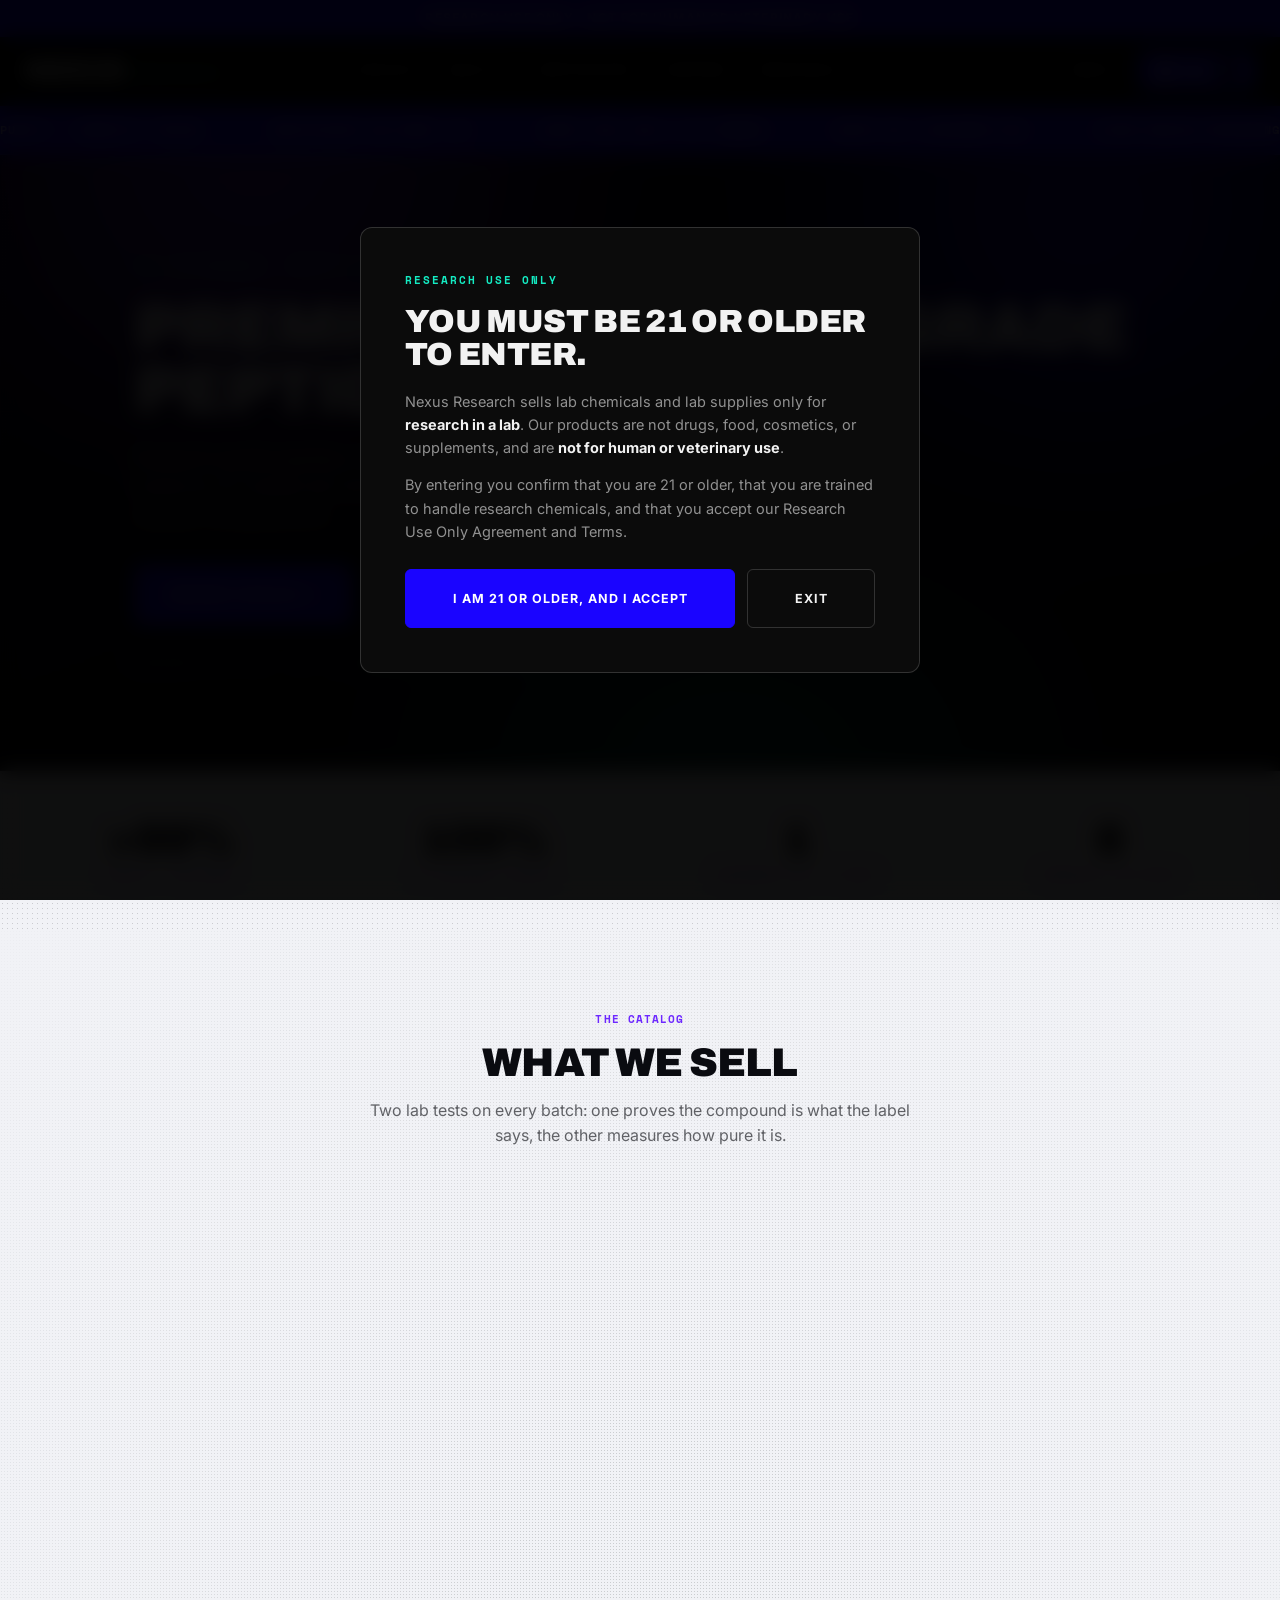
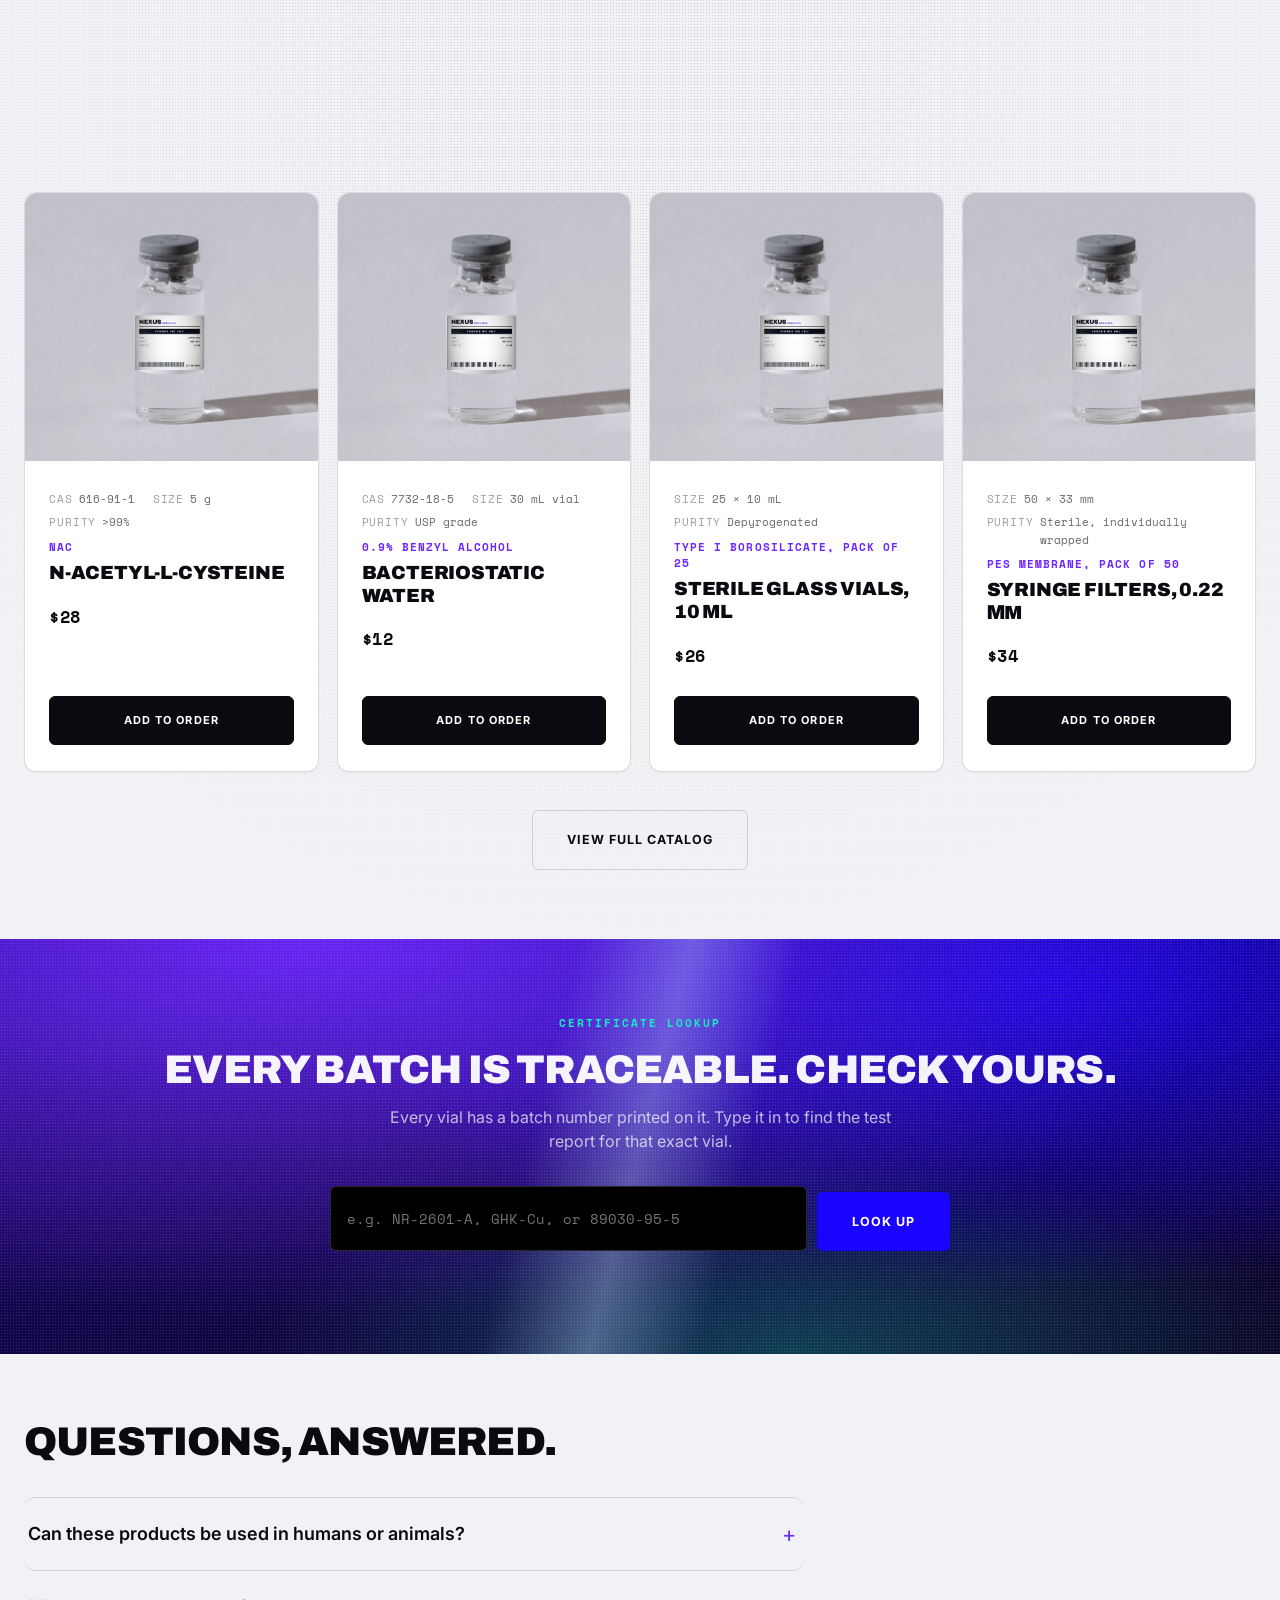
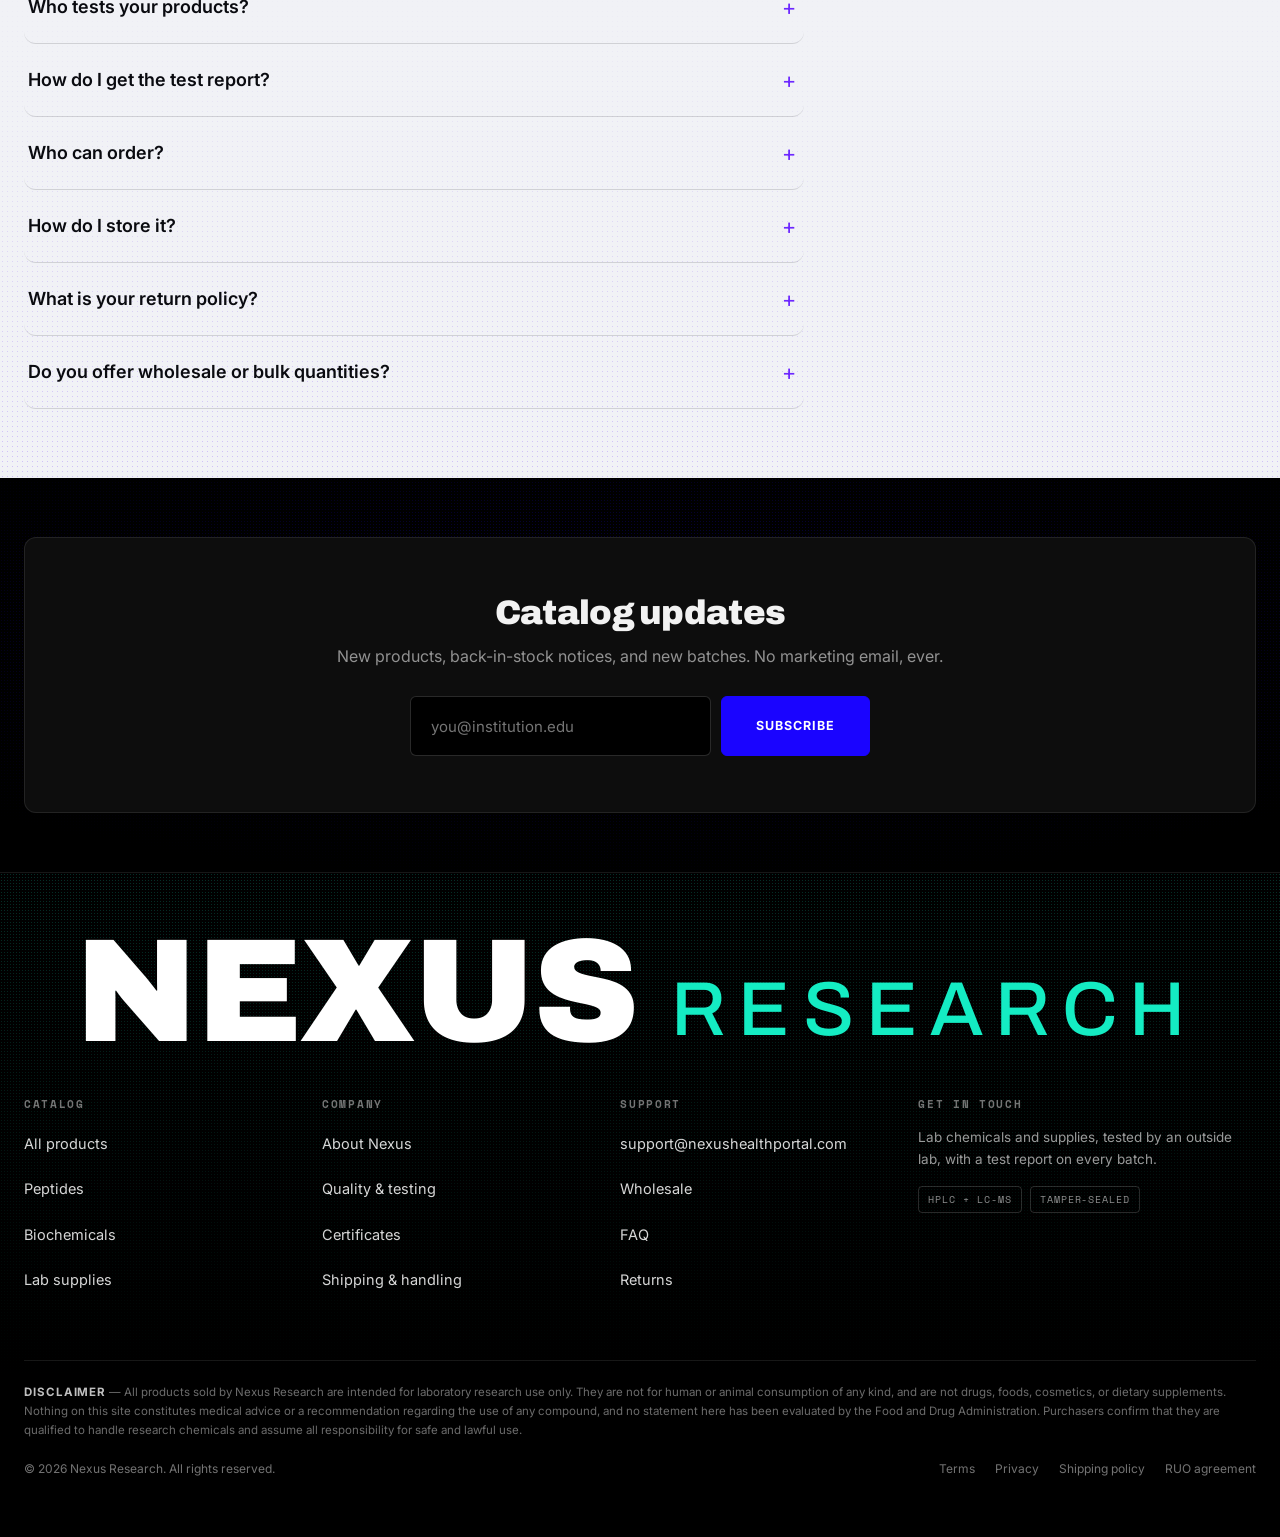
==== commit 2af227ee: "New hero headline: Premium research grade peptides delivered The line is 40 characters against the o" ====
--- a/index.html
+++ b/index.html
@@ -8,7 +8,7 @@
   <link rel="preconnect" href="https://fonts.googleapis.com">
   <link rel="preconnect" href="https://fonts.gstatic.com" crossorigin>
   <link href="https://fonts.googleapis.com/css2?family=Archivo:wght@500;600;700;900&family=Inter:wght@400;500;600;700&family=Space+Mono:wght@400;700&display=swap" rel="stylesheet">
-  <link rel="stylesheet" href="css/main.css?v=1784729000">
+  <link rel="stylesheet" href="css/main.css?v=1784731200">
 </head>
 <body data-page="home">
 
@@ -36,7 +36,7 @@
       <div class="hero-grid-bg" aria-hidden="true"></div>
       <div class="container hero-tech-inner">
         <span class="hero-eyebrow">For lab research &middot; Tested by an outside lab</span>
-        <h1>Know exactly<br>what is in the vial.</h1>
+        <h1>Premium research grade<br>peptides delivered</h1>
         <p>Research-grade peptides, biochemicals, and lab supplies. Every batch is tested by an outside lab before we sell it, and the test report is yours on request. No guesswork.</p>
         <div class="hero-tech-cta">
           <a class="btn btn-primary" href="shop.html">Browse catalog &rarr;</a>
@@ -138,7 +138,7 @@
     </section>
   </main>
 
-  <script src="js/products.js?v=1784729000"></script>
-  <script src="js/store.js?v=1784729000"></script>
+  <script src="js/products.js?v=1784731200"></script>
+  <script src="js/store.js?v=1784731200"></script>
 </body>
 </html>
--- a/css/main.css
+++ b/css/main.css
@@ -1638,11 +1638,13 @@
   mask-image: radial-gradient(ellipse 80% 60% at 30% 40%, #000 25%, transparent 75%);
   -webkit-mask-image: radial-gradient(ellipse 80% 60% at 30% 40%, #000 25%, transparent 75%);
 }
-.hero-tech-inner { position: relative; max-width: 880px; }
+/* Widened for the longer headline so "PREMIUM RESEARCH GRADE" holds one
+   line instead of breaking into five. */
+.hero-tech-inner { position: relative; max-width: 1060px; }
 .hero-tech .hero-eyebrow { display: block; color: var(--mint); margin-bottom: 22px; }
 .hero-tech h1 {
   font-weight: 900;
-  font-size: clamp(30px, 9vw, 88px);
+  font-size: clamp(29px, 5.4vw, 66px);   /* 67px is the largest that keeps line 1 unbroken */
   line-height: 0.94;
   letter-spacing: -0.03em;
   text-transform: uppercase;
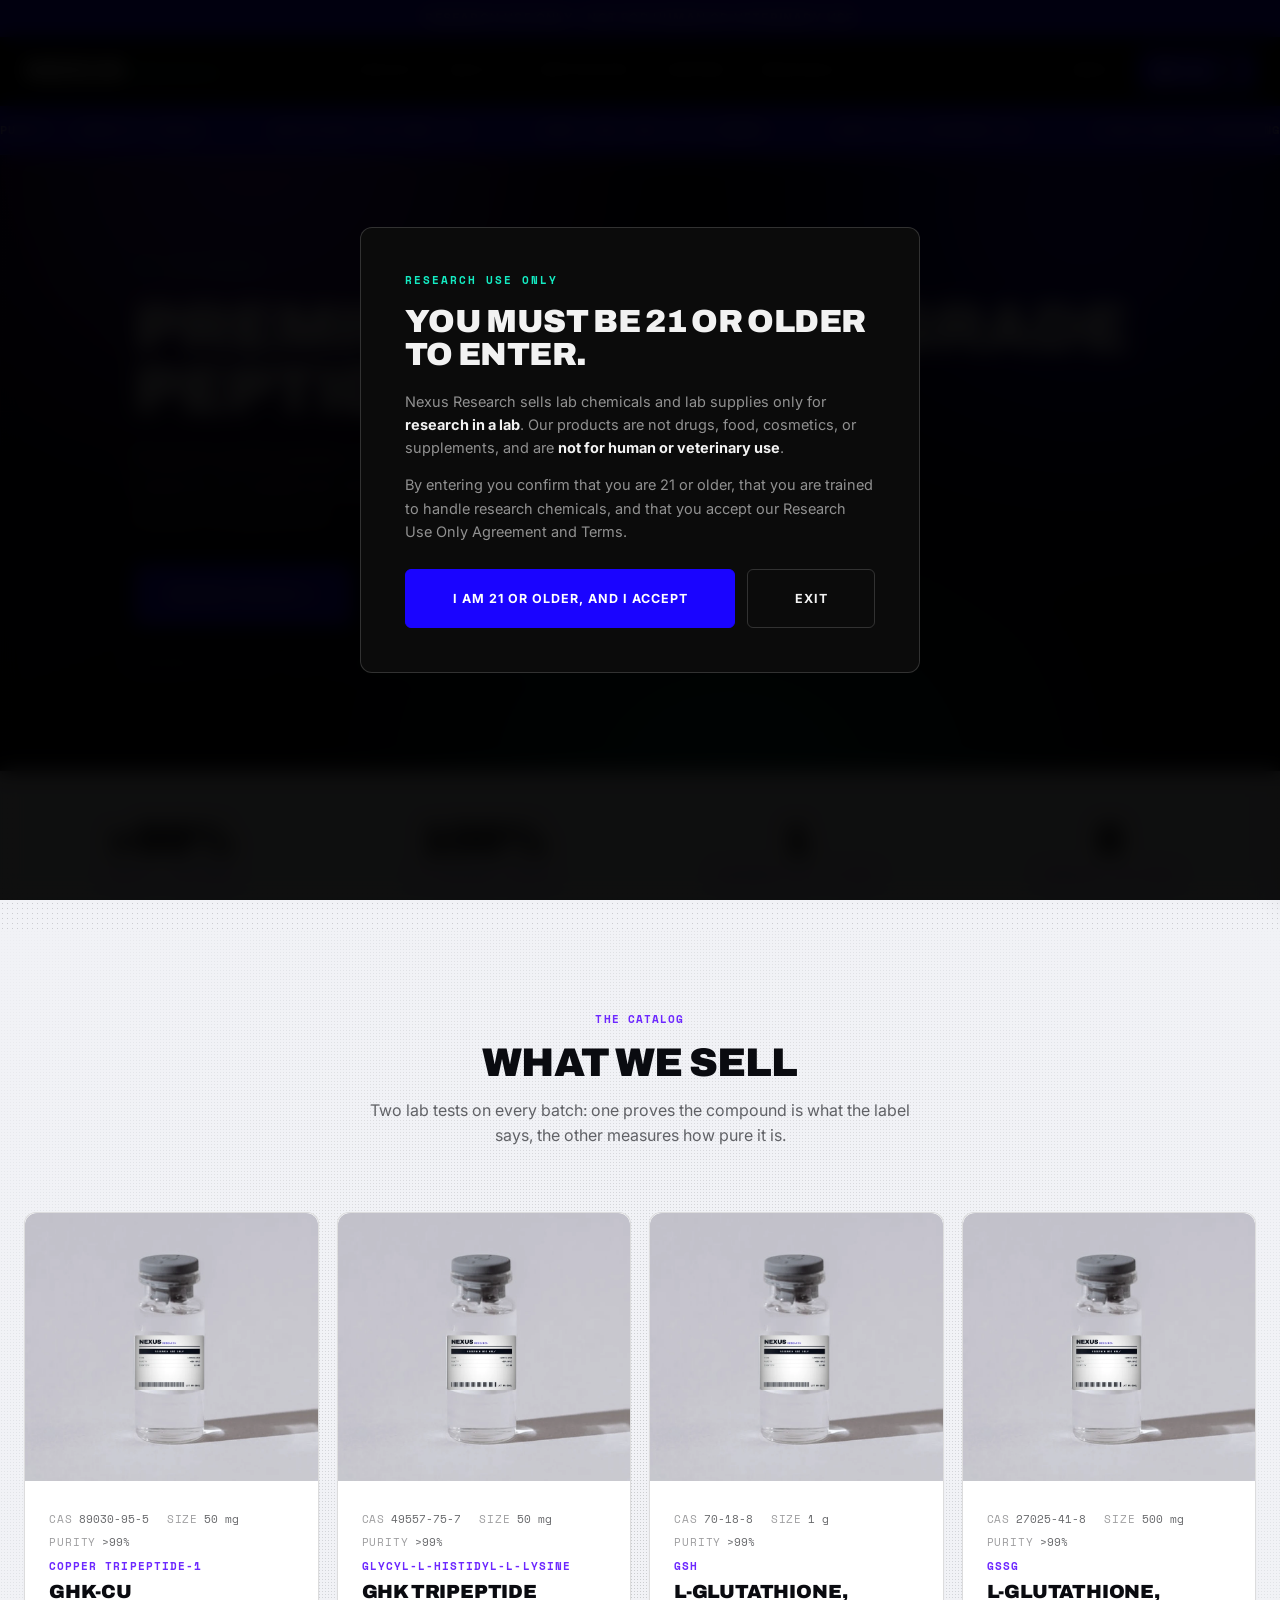
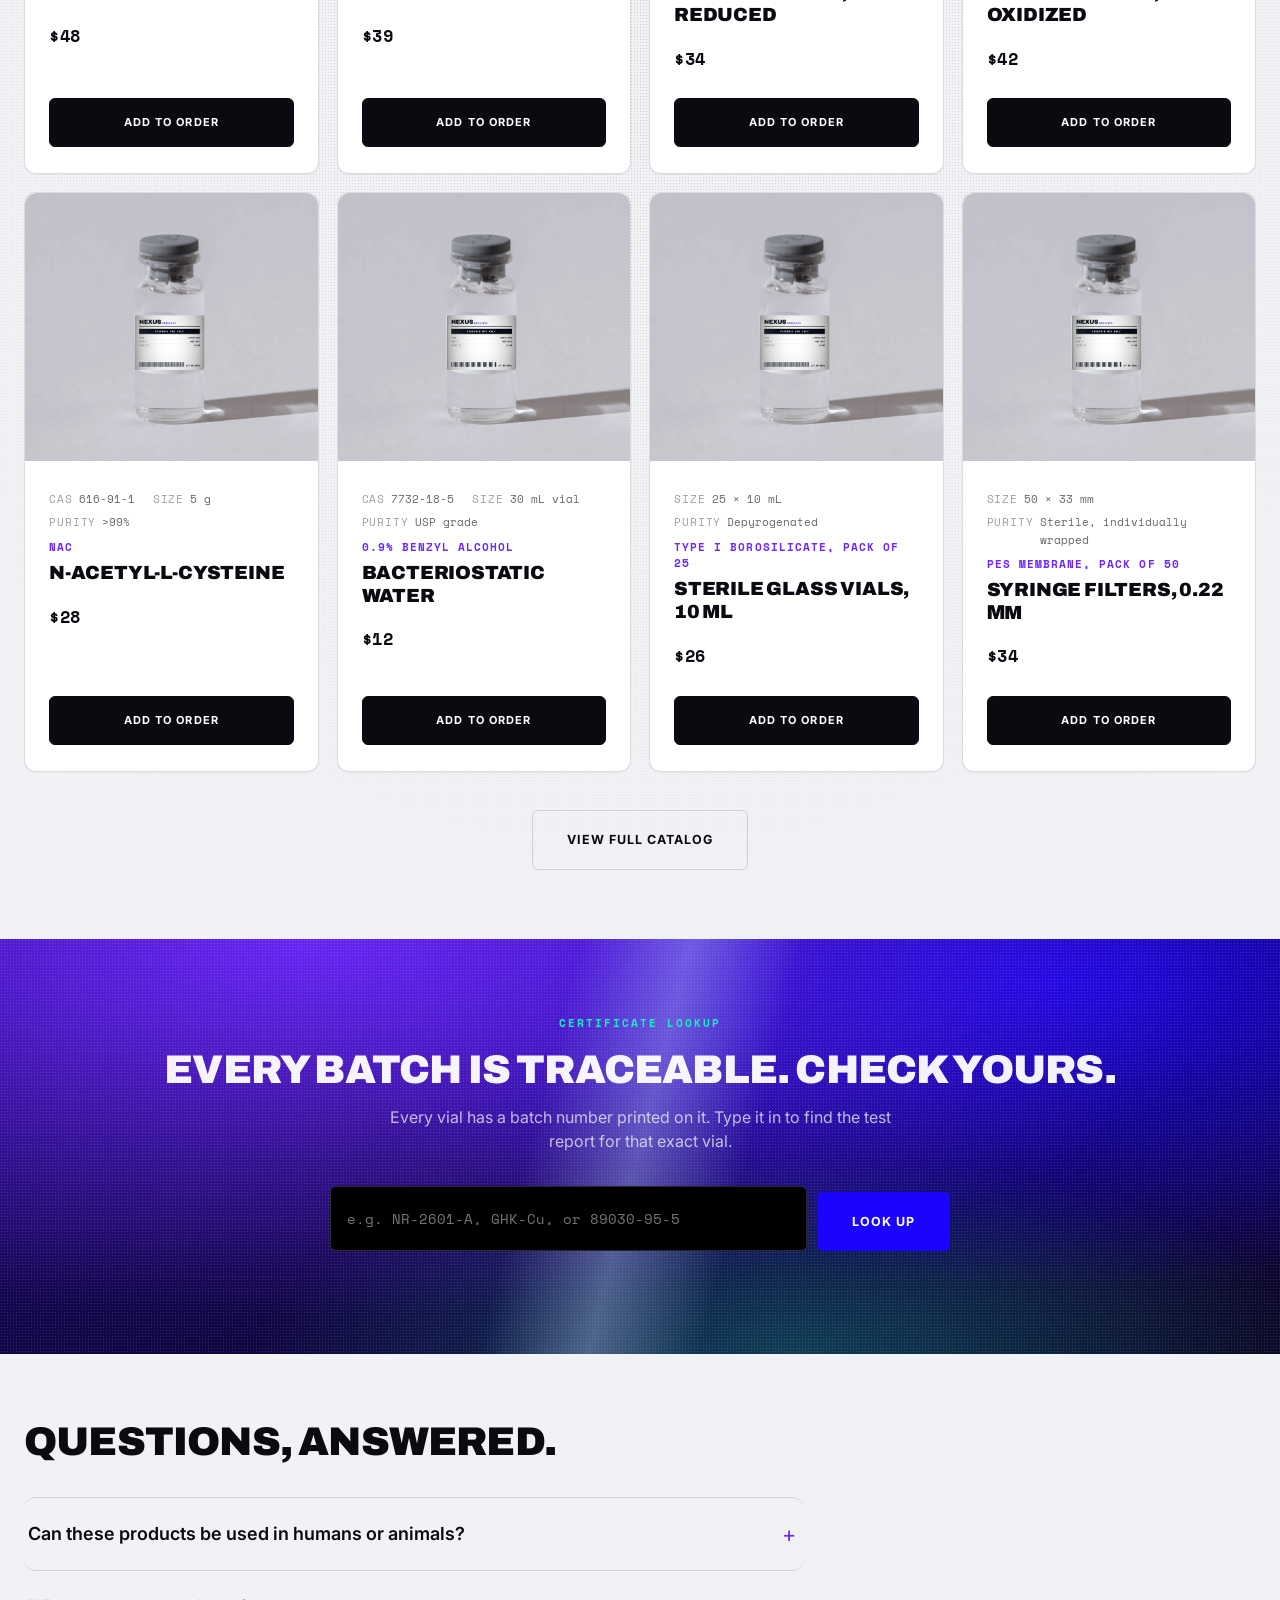
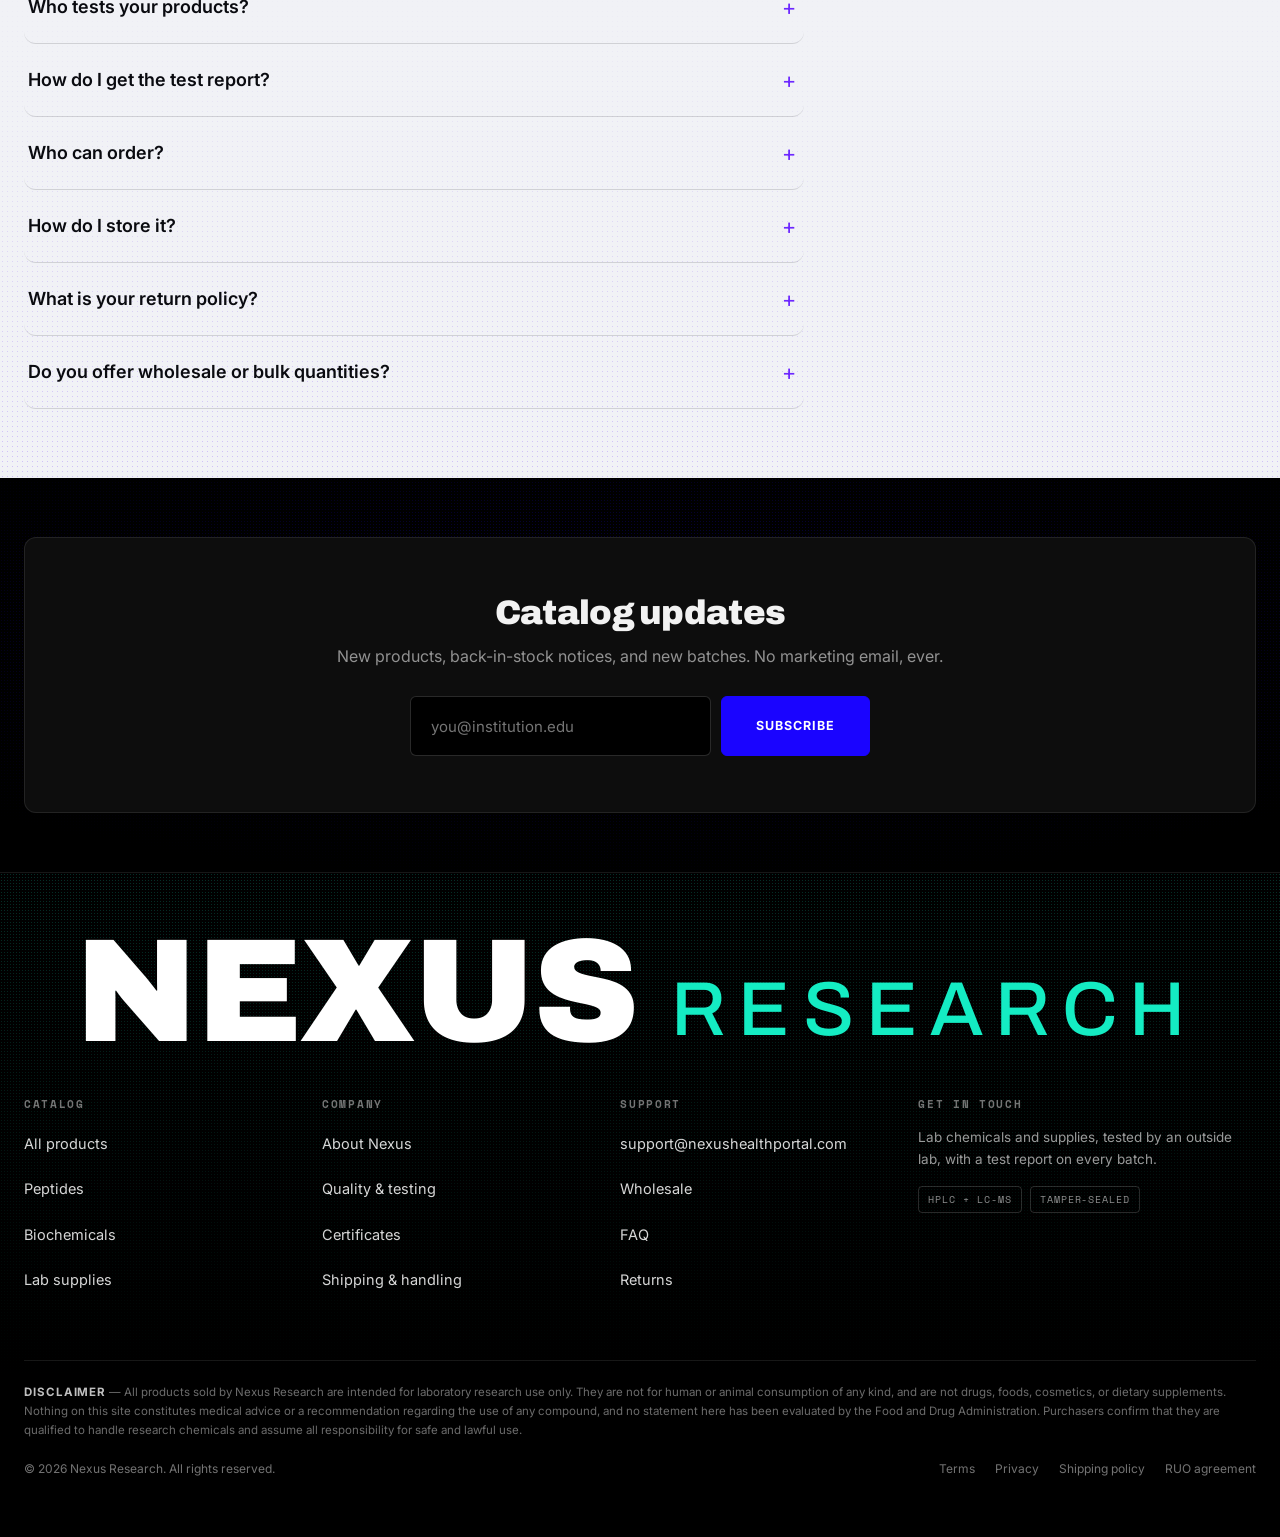
==== commit 6b10c7cd: "Trim the hero eyebrow to just 'For lab research' Co-Authored-By: Claude Opus 5 <noreply@anthropic.co" ====
--- a/index.html
+++ b/index.html
@@ -8,7 +8,7 @@
   <link rel="preconnect" href="https://fonts.googleapis.com">
   <link rel="preconnect" href="https://fonts.gstatic.com" crossorigin>
   <link href="https://fonts.googleapis.com/css2?family=Archivo:wght@500;600;700;900&family=Inter:wght@400;500;600;700&family=Space+Mono:wght@400;700&display=swap" rel="stylesheet">
-  <link rel="stylesheet" href="css/main.css?v=1784731200">
+  <link rel="stylesheet" href="css/main.css?v=1784731800">
 </head>
 <body data-page="home">
 
@@ -35,7 +35,7 @@
       <div class="hero-spot" aria-hidden="true"></div>
       <div class="hero-grid-bg" aria-hidden="true"></div>
       <div class="container hero-tech-inner">
-        <span class="hero-eyebrow">For lab research &middot; Tested by an outside lab</span>
+        <span class="hero-eyebrow">For lab research</span>
         <h1>Premium research grade<br>peptides delivered</h1>
         <p>Research-grade peptides, biochemicals, and lab supplies. Every batch is tested by an outside lab before we sell it, and the test report is yours on request. No guesswork.</p>
         <div class="hero-tech-cta">
@@ -138,7 +138,7 @@
     </section>
   </main>
 
-  <script src="js/products.js?v=1784731200"></script>
-  <script src="js/store.js?v=1784731200"></script>
+  <script src="js/products.js?v=1784731800"></script>
+  <script src="js/store.js?v=1784731800"></script>
 </body>
 </html>
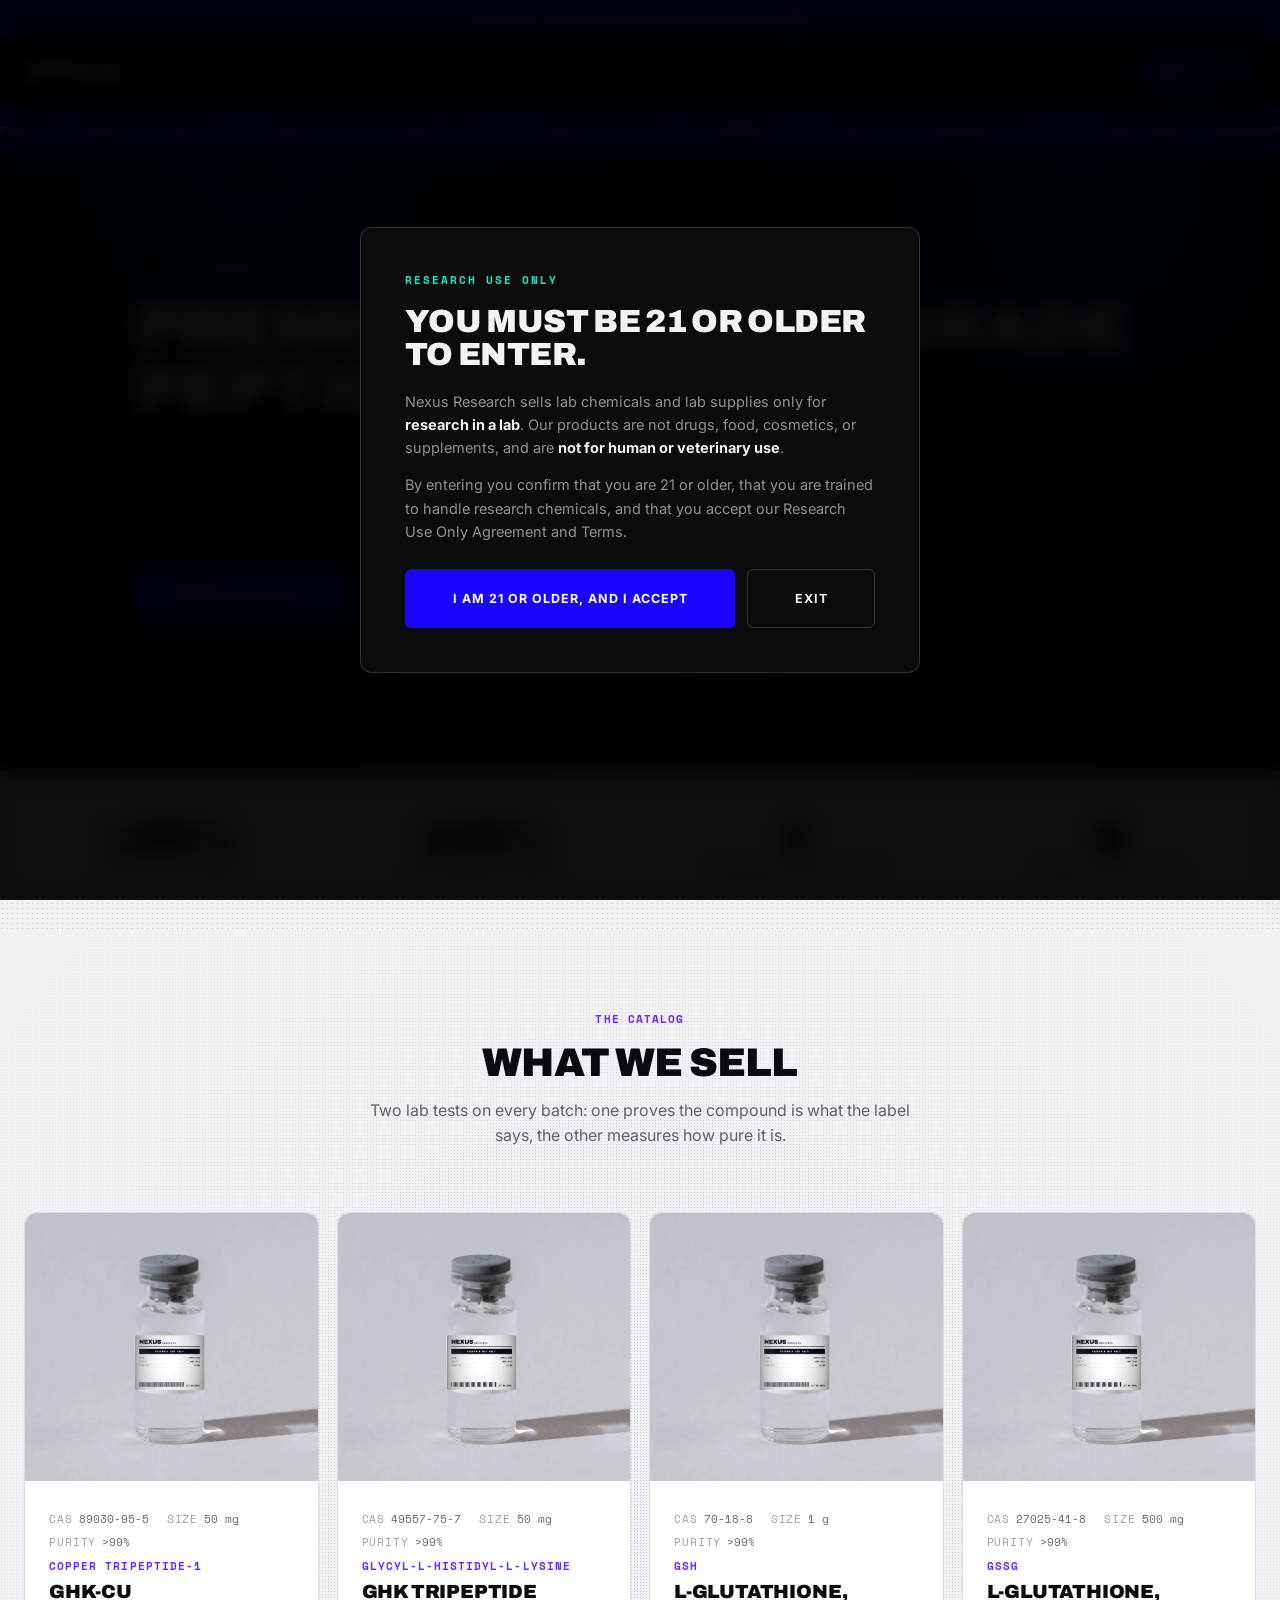
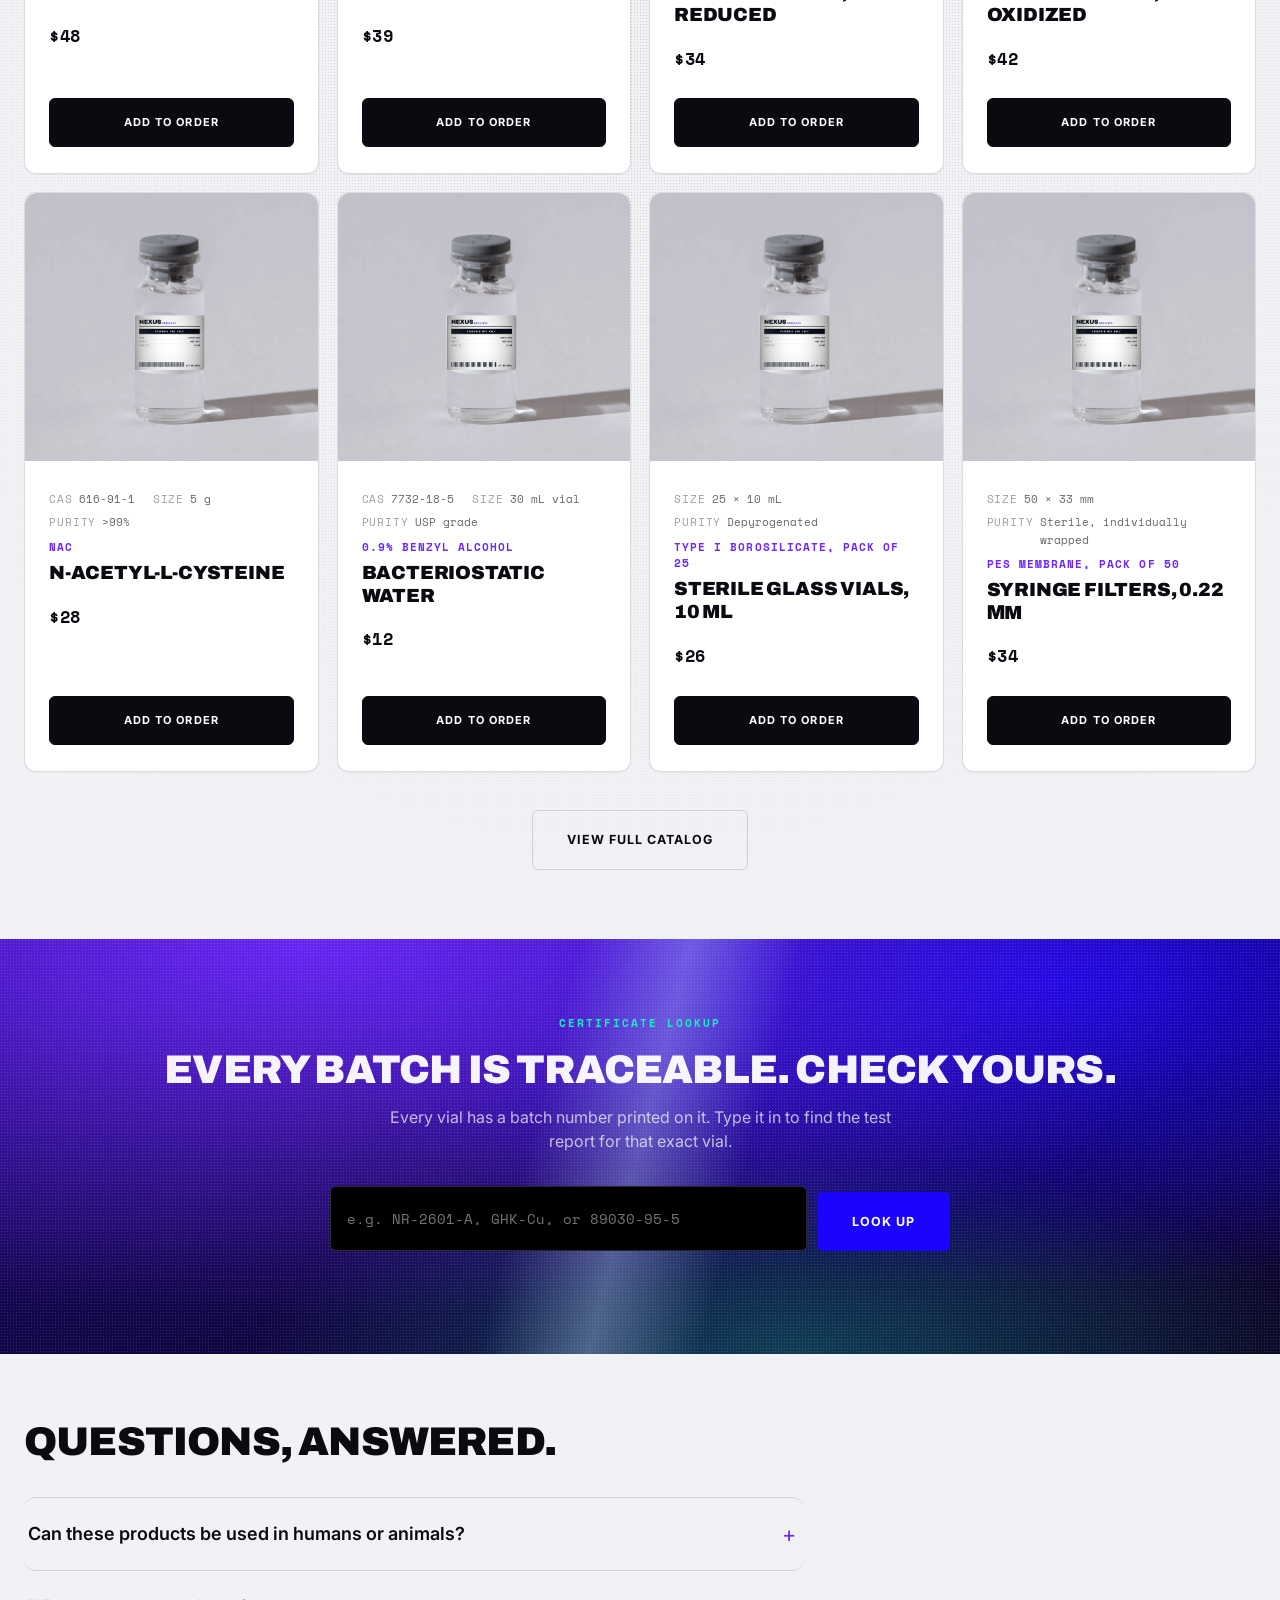
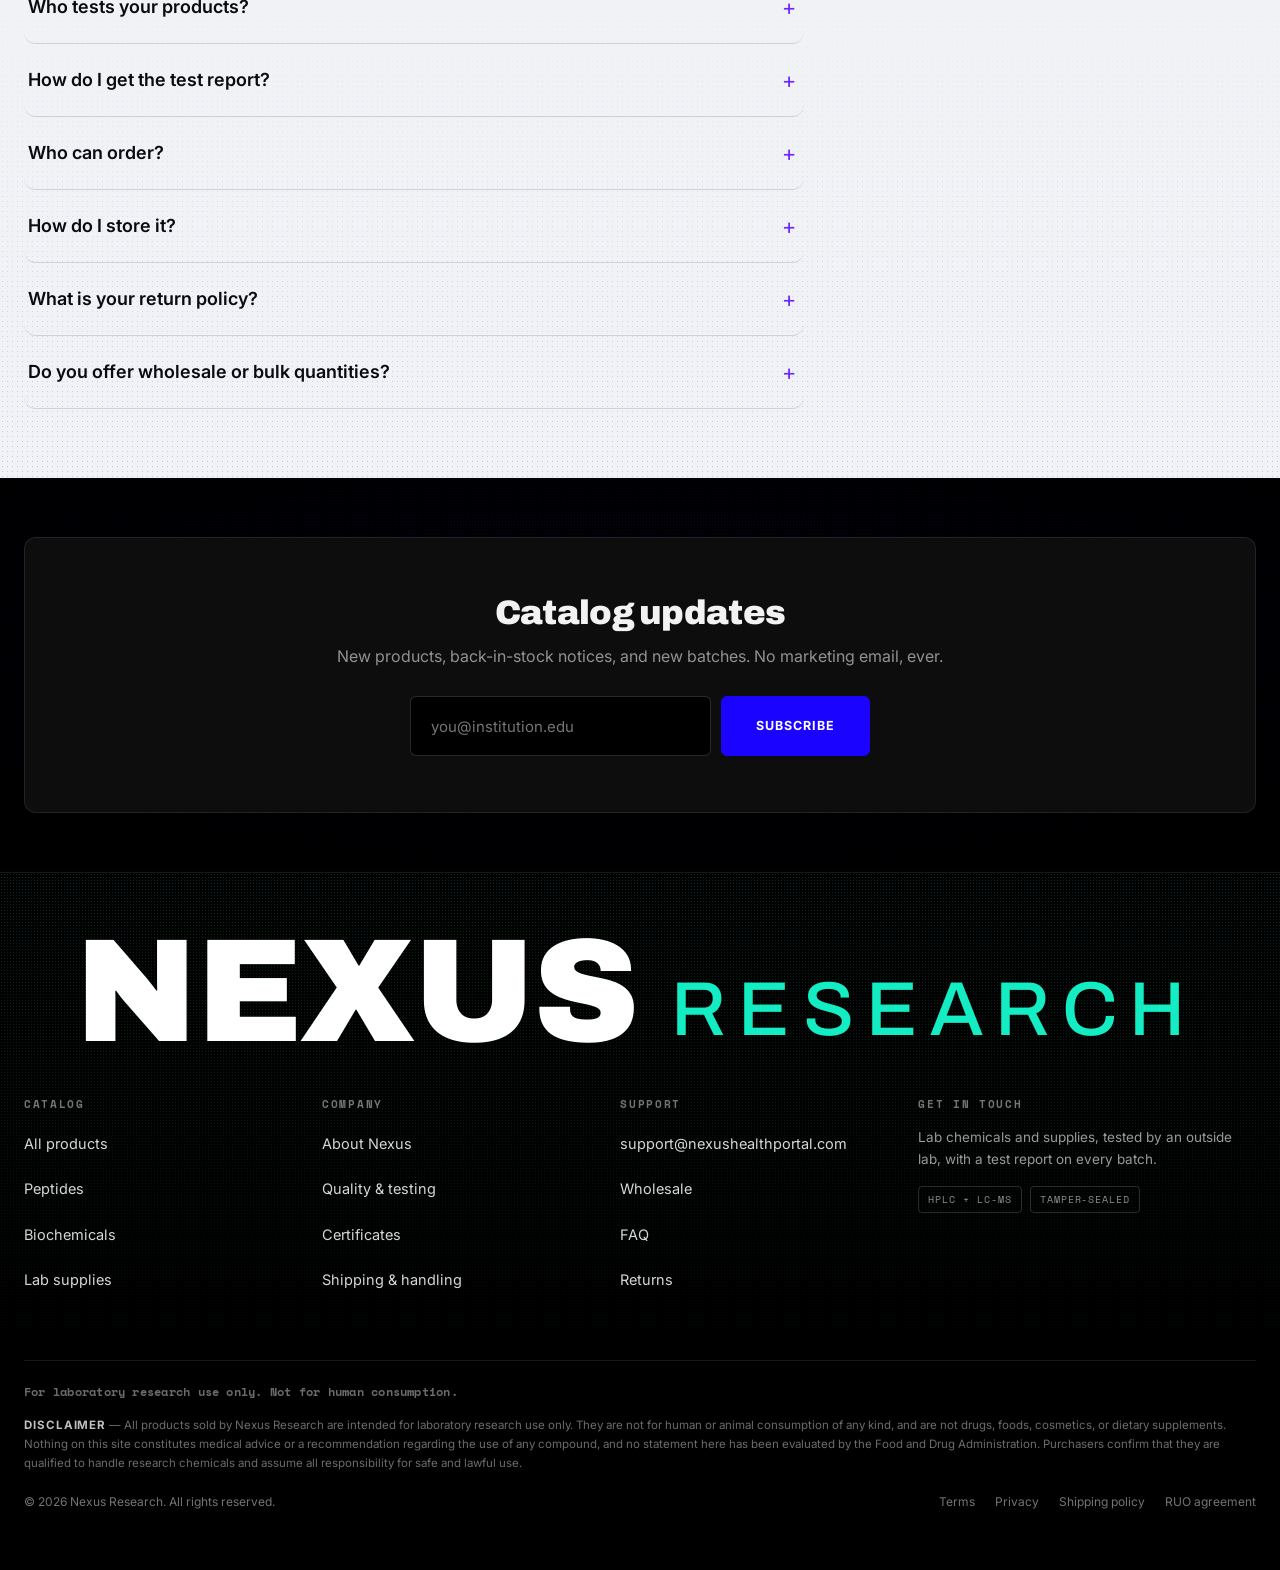
==== commit a01b92f6: "Add subscribe and save, and apply the compliance checklist SUBSCRIPTIONS Every product can now be bo" ====
--- a/index.html
+++ b/index.html
@@ -8,7 +8,7 @@
   <link rel="preconnect" href="https://fonts.googleapis.com">
   <link rel="preconnect" href="https://fonts.gstatic.com" crossorigin>
   <link href="https://fonts.googleapis.com/css2?family=Archivo:wght@500;600;700;900&family=Inter:wght@400;500;600;700&family=Space+Mono:wght@400;700&display=swap" rel="stylesheet">
-  <link rel="stylesheet" href="css/main.css?v=1784731800">
+  <link rel="stylesheet" href="css/main.css?v=1784733600">
 </head>
 <body data-page="home">
 
@@ -109,7 +109,7 @@
           </div>
           <div class="acc-item">
             <button class="acc-q" aria-expanded="false"><span>How do I store it?</span><span class="acc-icon" aria-hidden="true">+</span></button>
-            <div class="acc-a"><p>It depends on the compound, and each product page says exactly. As a rule, freeze-dried peptides keep best in a freezer at -20 °C, kept dry and out of the light. Once you mix a peptide with liquid it does not last nearly as long as the sealed powder.</p></div>
+            <div class="acc-a"><p>Each product page lists the storage condition for that compound. As a rule, freeze-dried material keeps best in a freezer at -20 °C, kept dry and out of the light. We do not provide preparation or usage guidance for any product.</p></div>
           </div>
           <div class="acc-item">
             <button class="acc-q" aria-expanded="false"><span>What is your return policy?</span><span class="acc-icon" aria-hidden="true">+</span></button>
@@ -138,7 +138,7 @@
     </section>
   </main>
 
-  <script src="js/products.js?v=1784731800"></script>
-  <script src="js/store.js?v=1784731800"></script>
+  <script src="js/products.js?v=1784733600"></script>
+  <script src="js/store.js?v=1784733600"></script>
 </body>
 </html>
--- a/css/main.css
+++ b/css/main.css
@@ -3037,3 +3037,132 @@
     line-height: 1.35;
   }
 }
+
+/* ============================================================
+   SUBSCRIBE AND SAVE
+   Buy-once vs repeating schedule, on the product page, in the cart,
+   and in the checkout summary.
+   ============================================================ */
+
+.buy-modes { display: grid; gap: 8px; margin: 18px 0 16px; }
+
+.buy-mode {
+  display: flex; align-items: center; gap: 13px;
+  padding: 14px 16px;
+  border: 1px solid var(--line);
+  background: transparent;
+  cursor: pointer;
+  transition: border-color .18s ease, background .18s ease;
+}
+.buy-mode:hover { border-color: rgba(255, 255, 255, .38); }
+.buy-mode input { position: absolute; opacity: 0; pointer-events: none; }
+
+.buy-mode-dot {
+  flex: 0 0 auto; width: 17px; height: 17px; border-radius: 50%;
+  border: 1.5px solid rgba(255, 255, 255, .42);
+  position: relative; transition: border-color .18s ease;
+}
+.buy-mode.is-on { border-color: var(--mint); background: rgba(20, 236, 195, .06); }
+.buy-mode.is-on .buy-mode-dot { border-color: var(--mint); }
+.buy-mode.is-on .buy-mode-dot::after {
+  content: ""; position: absolute; inset: 3px;
+  border-radius: 50%; background: var(--mint);
+}
+
+.buy-mode-text { display: flex; flex-direction: column; gap: 3px; min-width: 0; flex: 1 1 auto; }
+.buy-mode-title {
+  font-weight: 700; font-size: 14px; letter-spacing: -.005em;
+  display: flex; align-items: center; gap: 8px; flex-wrap: wrap;
+}
+.buy-mode-title em {
+  font-style: normal; font-family: "Space Mono", monospace;
+  font-size: 10px; font-weight: 700; letter-spacing: .12em; text-transform: uppercase;
+  color: #04140F; background: var(--mint); padding: 3px 7px;
+}
+.buy-mode-note { font-size: 12px; color: var(--ink-soft); line-height: 1.4; }
+.buy-mode-price {
+  flex: 0 0 auto; font-weight: 700; font-size: 15px;
+  display: flex; align-items: baseline; gap: 7px;
+}
+.buy-mode-price s { color: var(--ink-soft); font-weight: 400; font-size: 12.5px; }
+
+.sub-interval { display: flex; align-items: center; gap: 10px; padding: 2px 2px 0; }
+.sub-interval label {
+  font-family: "Space Mono", monospace; font-size: 10.5px;
+  letter-spacing: .14em; text-transform: uppercase; color: var(--ink-soft);
+}
+.sub-interval select {
+  flex: 1 1 auto;
+  background: transparent; color: inherit;
+  border: 1px solid var(--line);
+  padding: 10px 12px; font: inherit; font-size: 13px;
+  border-radius: 0;
+}
+
+/* light-section variants */
+.sec-light .buy-mode { border-color: rgba(10, 11, 16, .18); }
+.sec-light .buy-mode-note { color: var(--paper-soft); }
+.sec-light .buy-mode-dot { border-color: rgba(10, 11, 16, .34); }
+.sec-light .sub-interval select { border-color: rgba(10, 11, 16, .18); }
+
+/* --- cart drawer --- */
+.drawer-sub {
+  margin-top: 6px;
+  background: transparent; color: inherit;
+  border: 1px solid var(--line);
+  font: inherit; font-size: 11.5px;
+  padding: 5px 8px; border-radius: 0; max-width: 100%;
+}
+.drawer-save,
+.summary-save {
+  display: flex; justify-content: space-between;
+  font-size: 13px; color: var(--mint); font-weight: 600;
+  padding: 2px 0;
+}
+.summary-sub {
+  display: block; color: var(--mint);
+  font-family: "Space Mono", monospace; font-size: 10.5px;
+  letter-spacing: .1em; text-transform: uppercase; font-style: normal;
+}
+
+/* --- subscription terms, shown before the order is placed --- */
+.sub-terms {
+  margin-top: 20px; padding: 18px;
+  border: 1px solid var(--line);
+}
+.sub-terms h3 {
+  font-weight: 900; font-size: 13px; letter-spacing: .04em;
+  text-transform: uppercase; margin-bottom: 12px;
+}
+.sub-terms ul { list-style: none; margin: 0 0 12px; padding: 0; }
+.sub-terms li {
+  font-size: 12.5px; line-height: 1.55; color: var(--ink-soft);
+  padding: 5px 0; border-bottom: 1px dotted rgba(255, 255, 255, .14);
+}
+.sub-terms li:last-child { border-bottom: 0; }
+.sub-terms p { font-size: 12px; line-height: 1.6; color: var(--ink-soft); }
+.sub-terms p + p { margin-top: 9px; }
+.sub-terms a { color: var(--mint); }
+
+/* --- the verbatim compliance line, wherever it appears --- */
+/* Rendered exactly as written: no text-transform, because the exact
+   sentence is what has to appear. */
+.ruo-verbatim {
+  font-family: "Space Mono", monospace;
+  font-size: 11px; line-height: 1.55; letter-spacing: .02em;
+  text-transform: none; color: var(--ink-soft);
+  margin: 14px 0;
+}
+.ruo-verbatim--footer {
+  color: #fff; font-weight: 700; letter-spacing: .02em;
+  font-size: 12px; margin: 0 0 14px;
+}
+/* the announce bar carries the same sentence, also untransformed */
+.announce-inner span { text-transform: none; letter-spacing: .01em; }
+.sec-light .ruo-verbatim { color: var(--paper-soft); }
+
+@media (max-width: 520px) {
+  .buy-mode { padding: 12px 13px; gap: 10px; }
+  .buy-mode-price { font-size: 14px; flex-direction: column; align-items: flex-end; gap: 1px; }
+  .buy-mode-title { font-size: 13px; }
+}
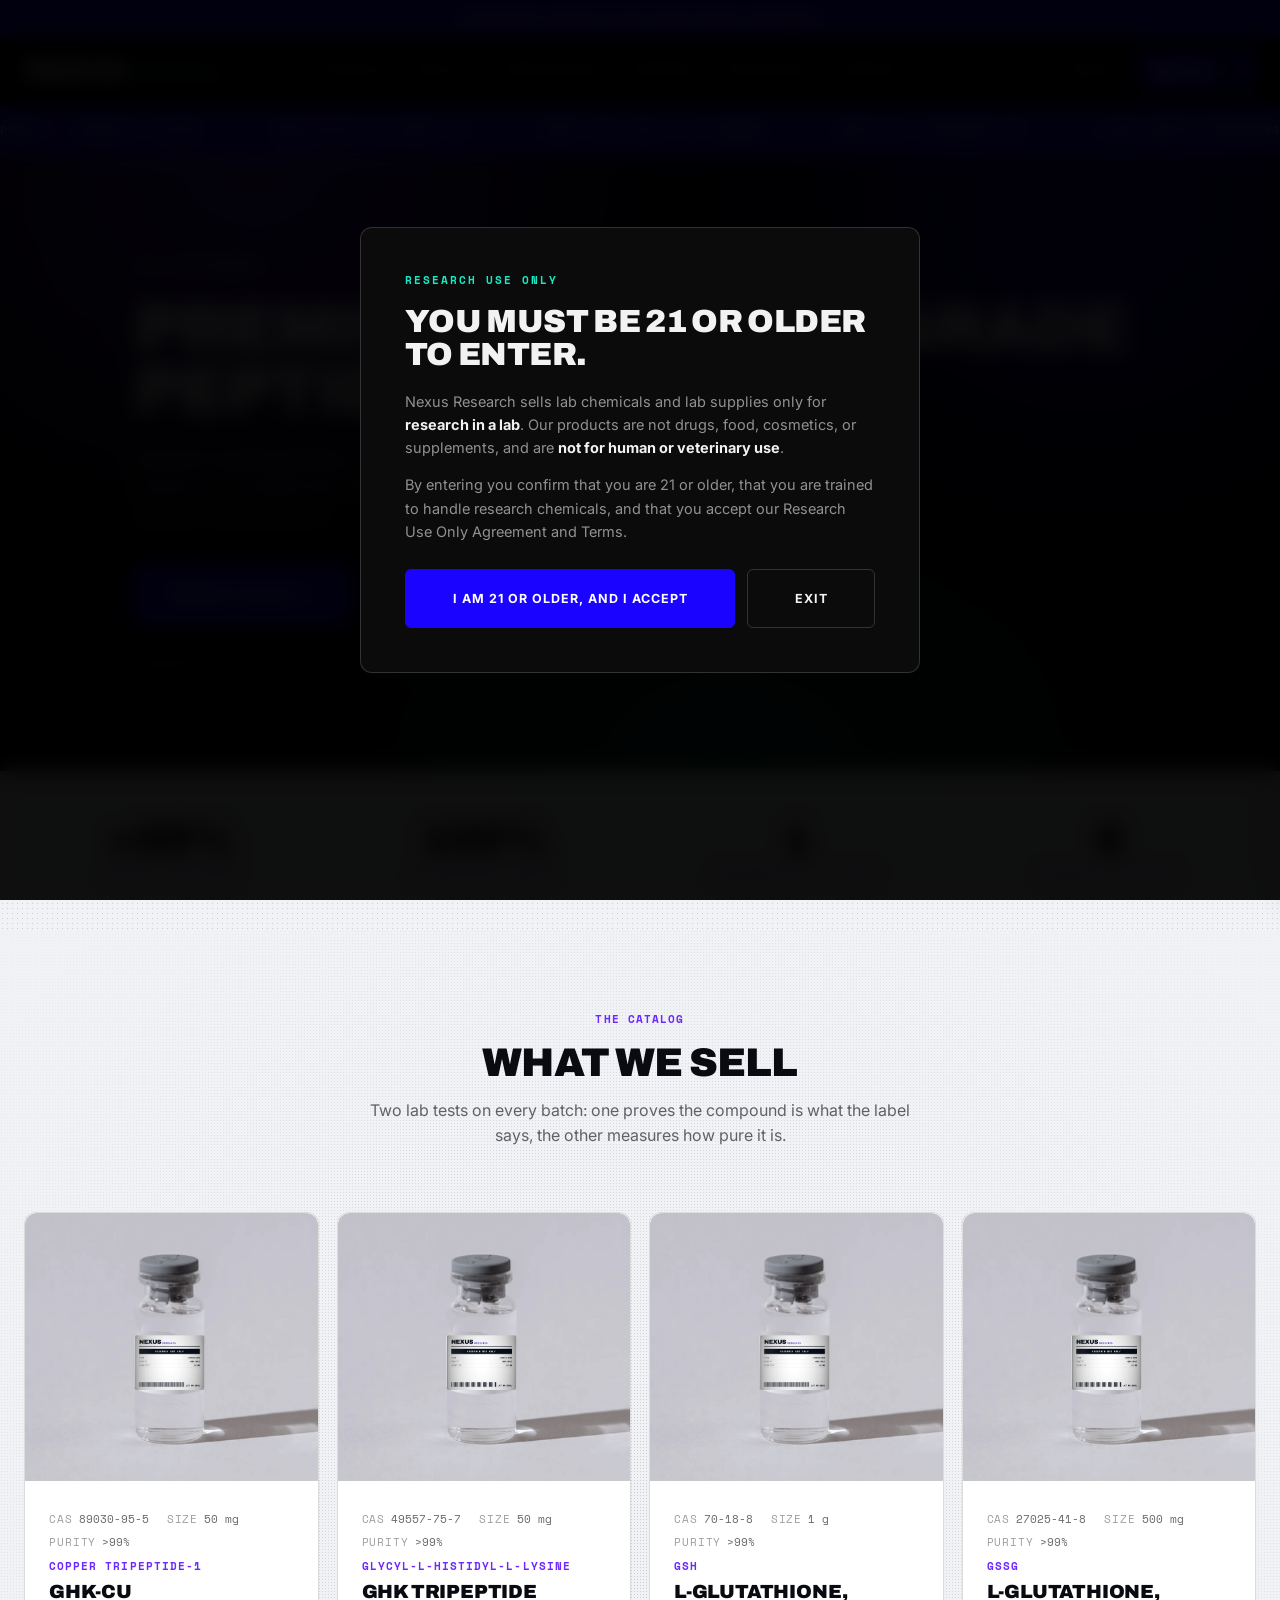
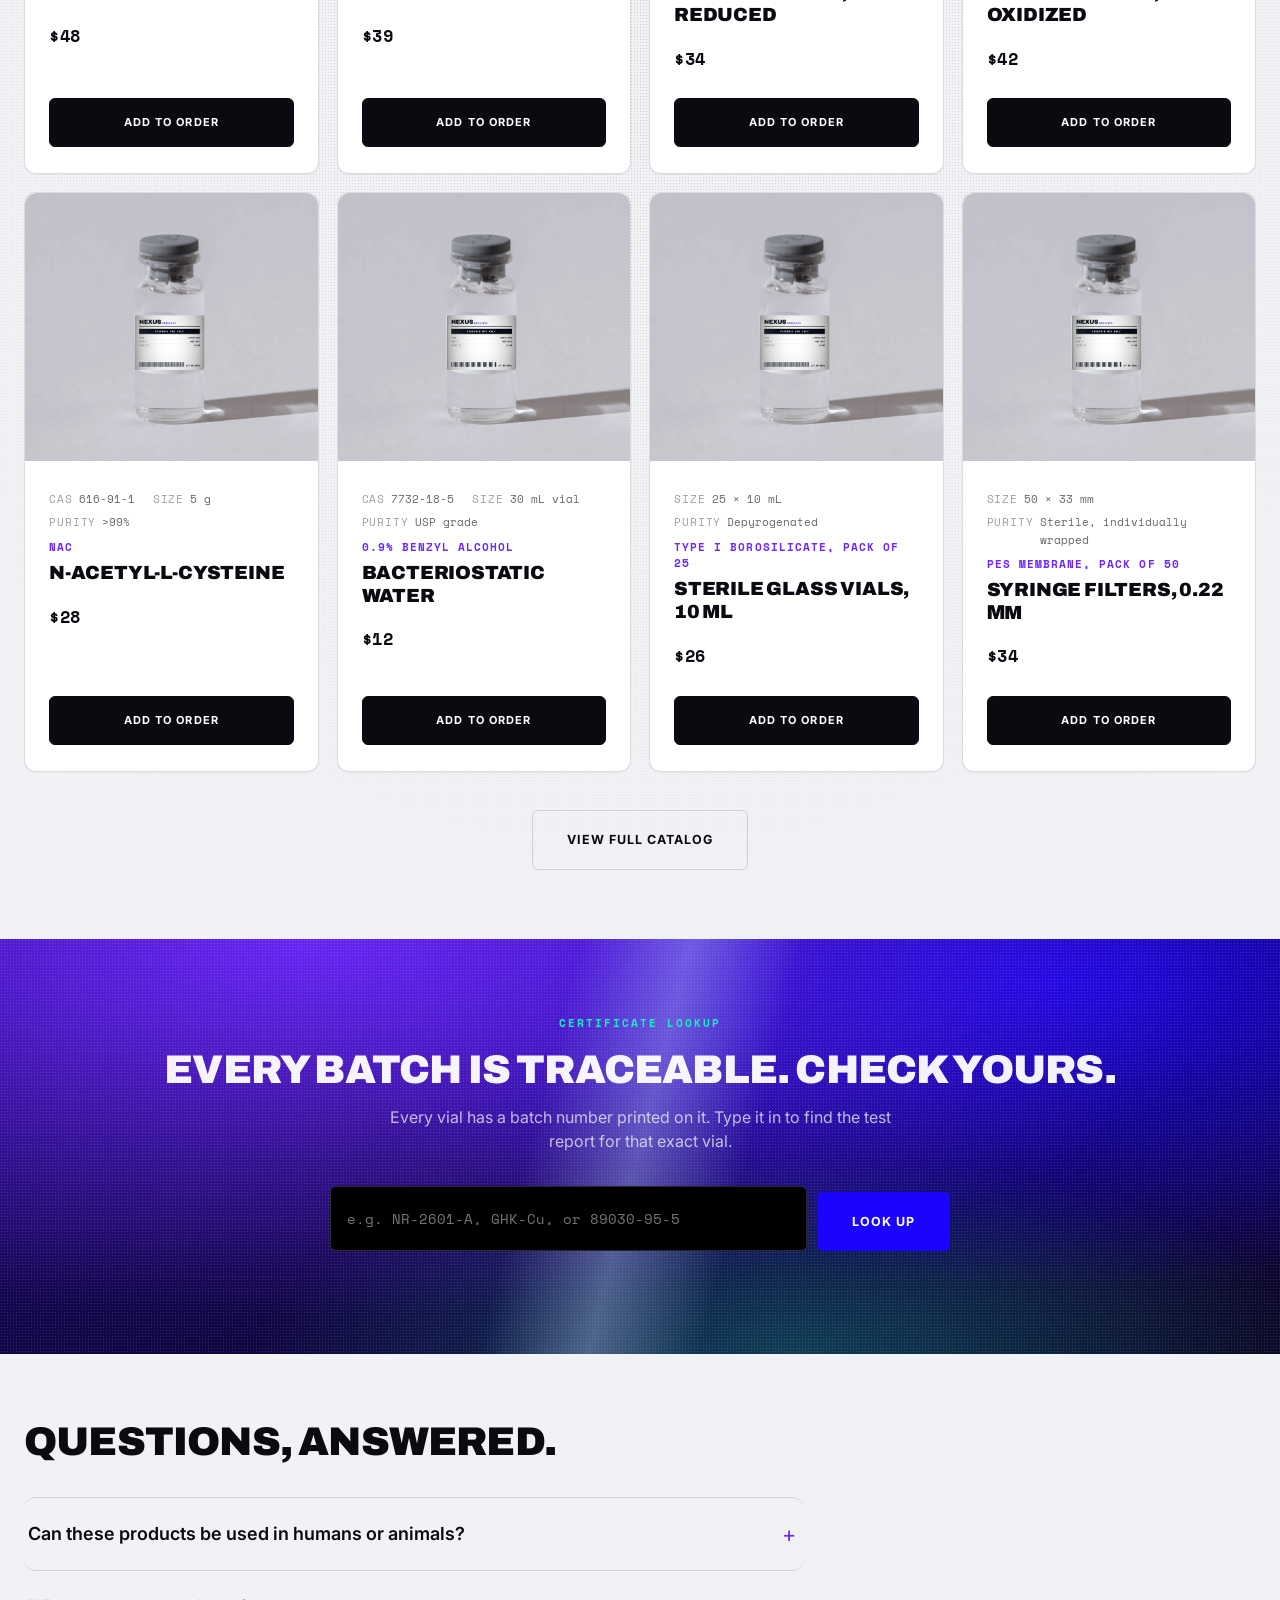
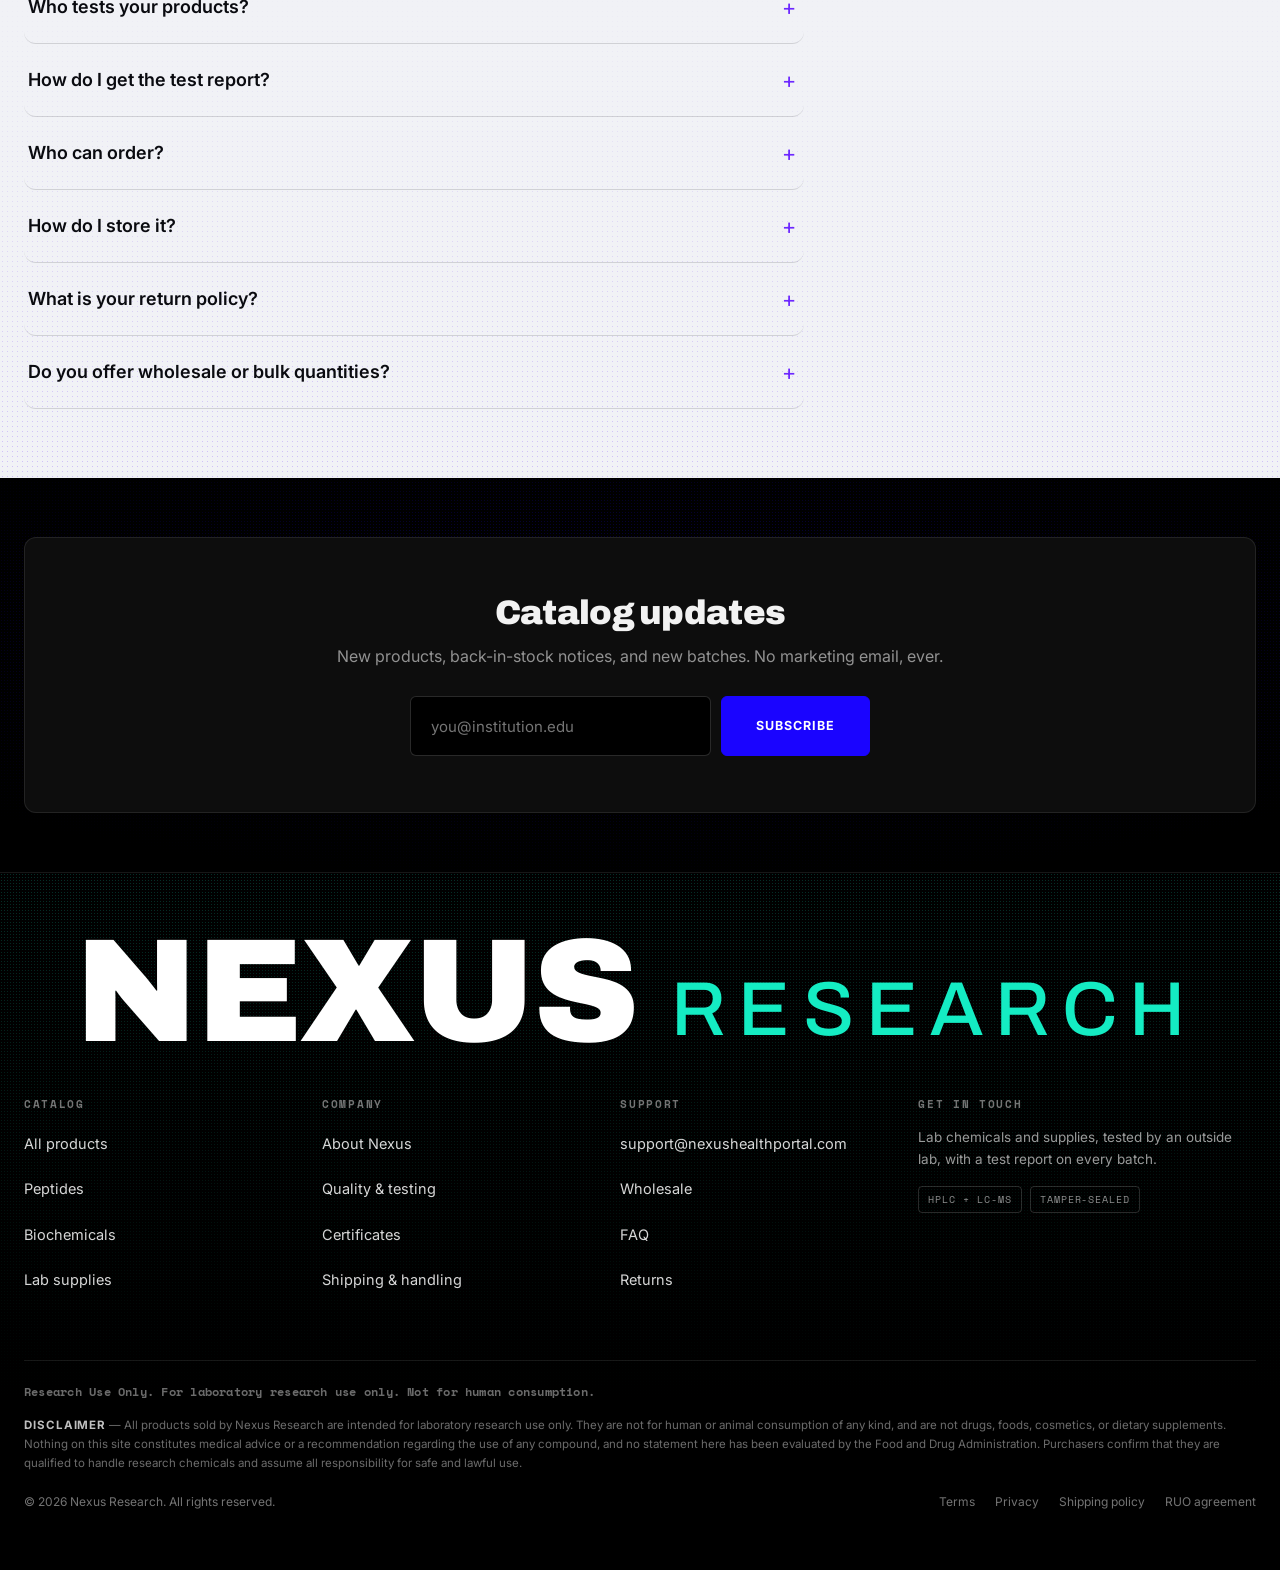
==== commit 4515aef2: "Apply the free wins from the compliance playbook - The short phrase processors underwrite against, "" ====
--- a/index.html
+++ b/index.html
@@ -8,7 +8,7 @@
   <link rel="preconnect" href="https://fonts.googleapis.com">
   <link rel="preconnect" href="https://fonts.gstatic.com" crossorigin>
   <link href="https://fonts.googleapis.com/css2?family=Archivo:wght@500;600;700;900&family=Inter:wght@400;500;600;700&family=Space+Mono:wght@400;700&display=swap" rel="stylesheet">
-  <link rel="stylesheet" href="css/main.css?v=1784733600">
+  <link rel="stylesheet" href="css/main.css?v=1784735800">
 </head>
 <body data-page="home">
 
@@ -138,7 +138,7 @@
     </section>
   </main>
 
-  <script src="js/products.js?v=1784733600"></script>
-  <script src="js/store.js?v=1784733600"></script>
+  <script src="js/products.js?v=1784735800"></script>
+  <script src="js/store.js?v=1784735800"></script>
 </body>
 </html>
--- a/css/main.css
+++ b/css/main.css
@@ -2358,7 +2358,9 @@
    ============================================================ */
 .main-nav a, .nav-about { white-space: nowrap; }
 
-@media (max-width: 1020px) {
+/* Raised from 1020px: with Contact in the bar the header overflows below
+   1036px, so the hamburger has to take over before that. */
+@media (max-width: 1080px) {
   .main-nav { display: none; }
   .nav-toggle { display: block; }
   .nav-about { display: none; }
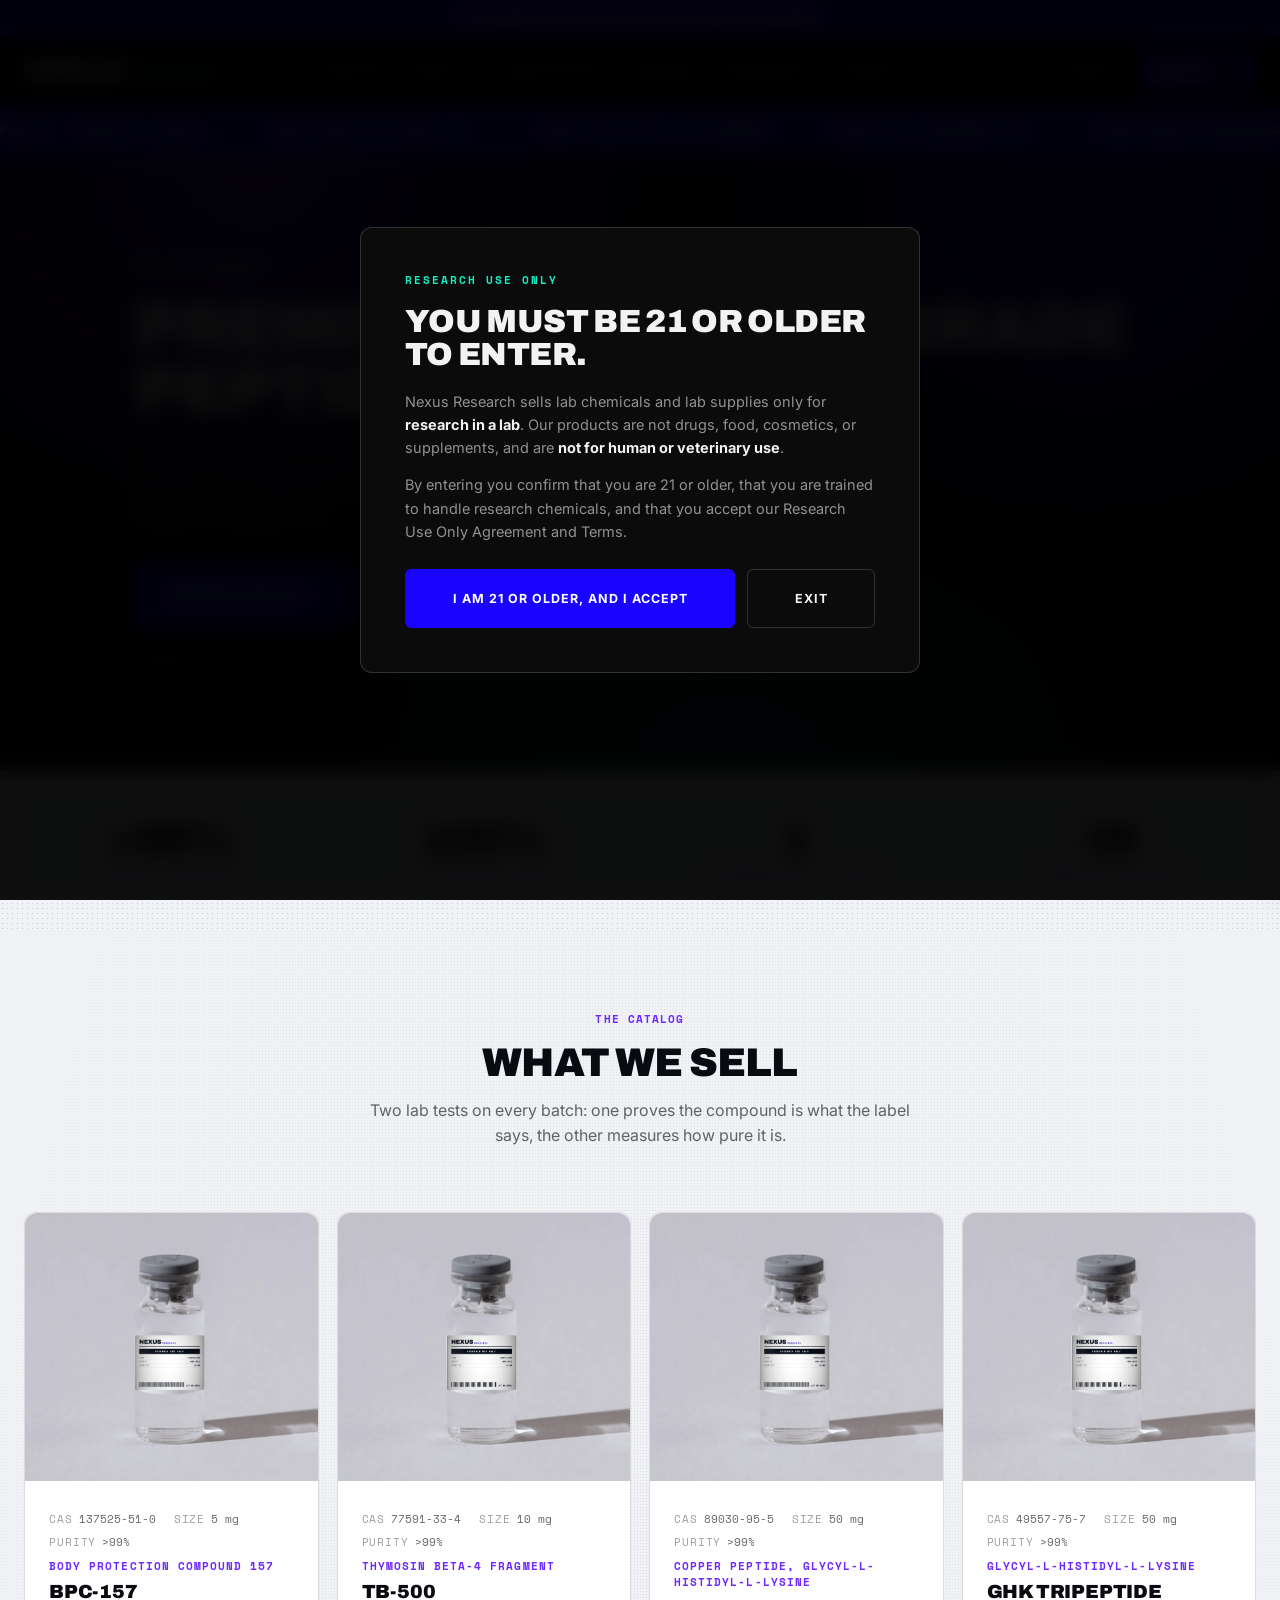
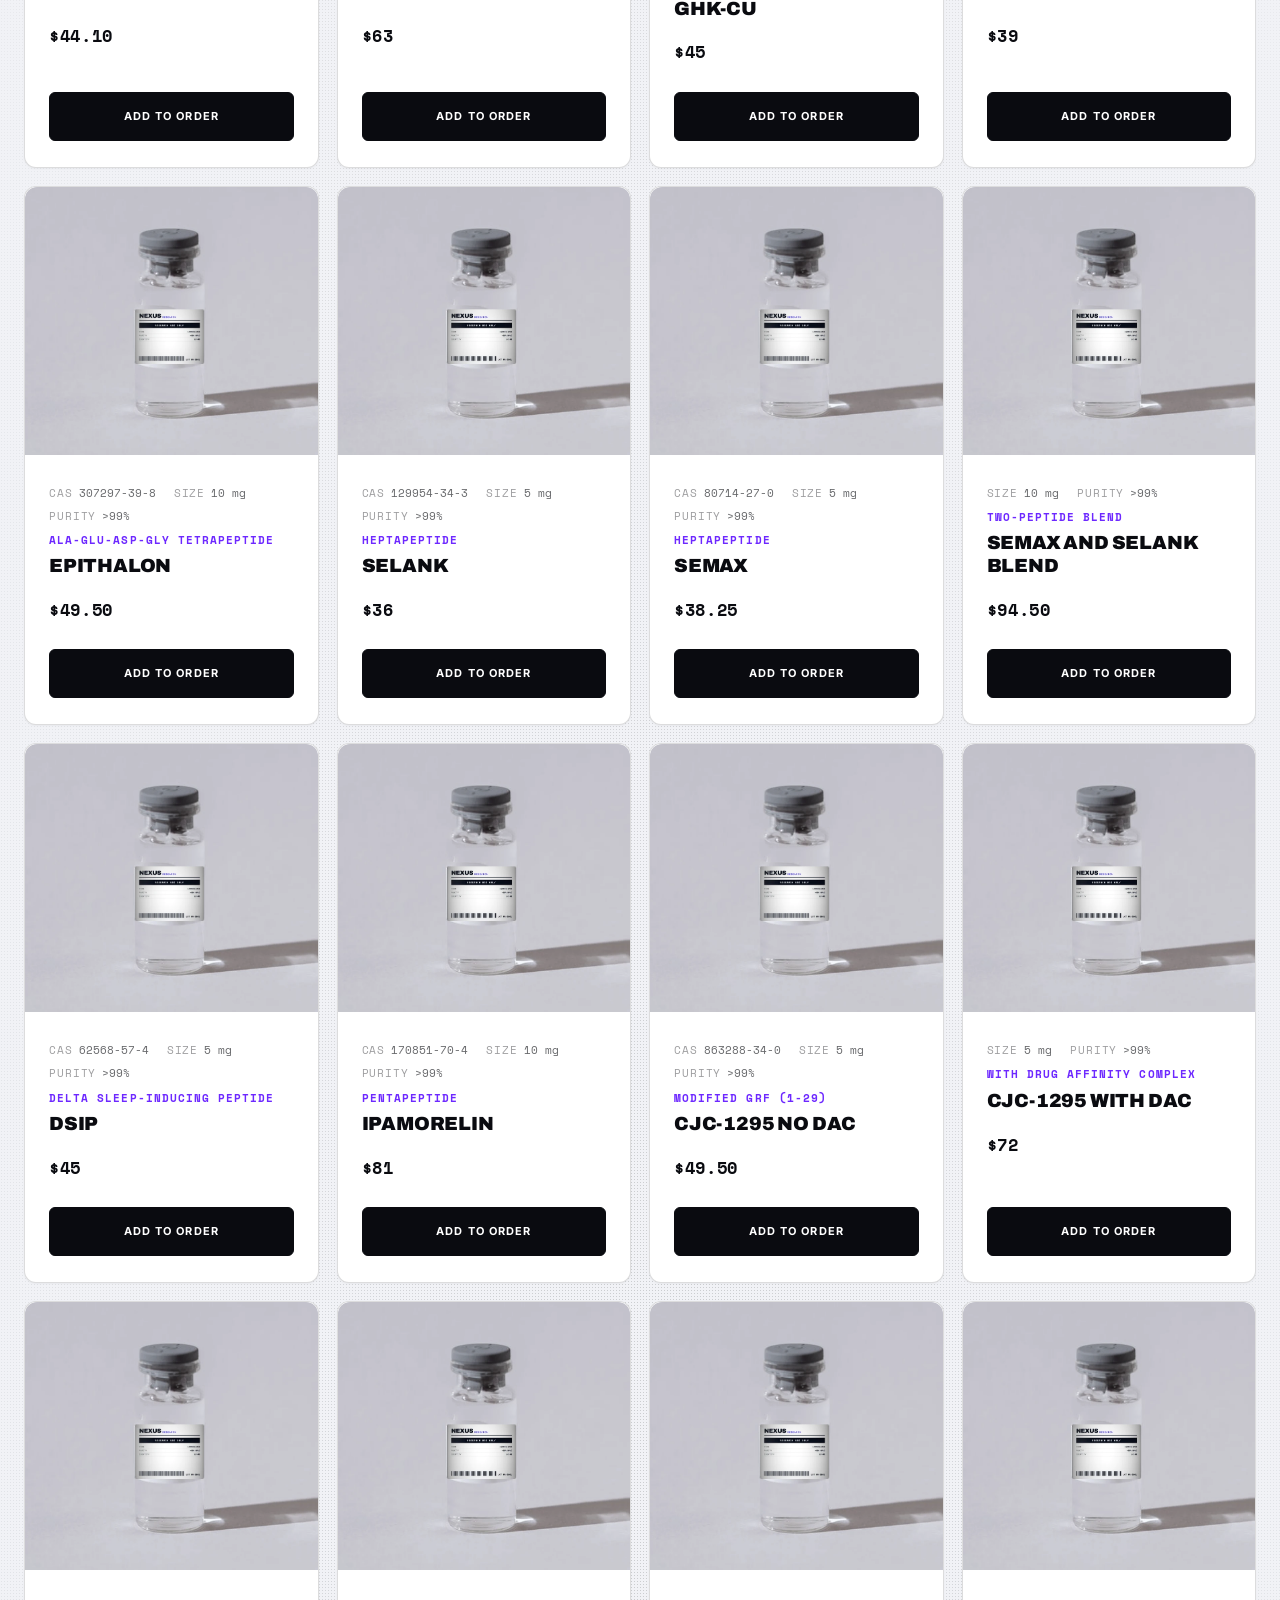
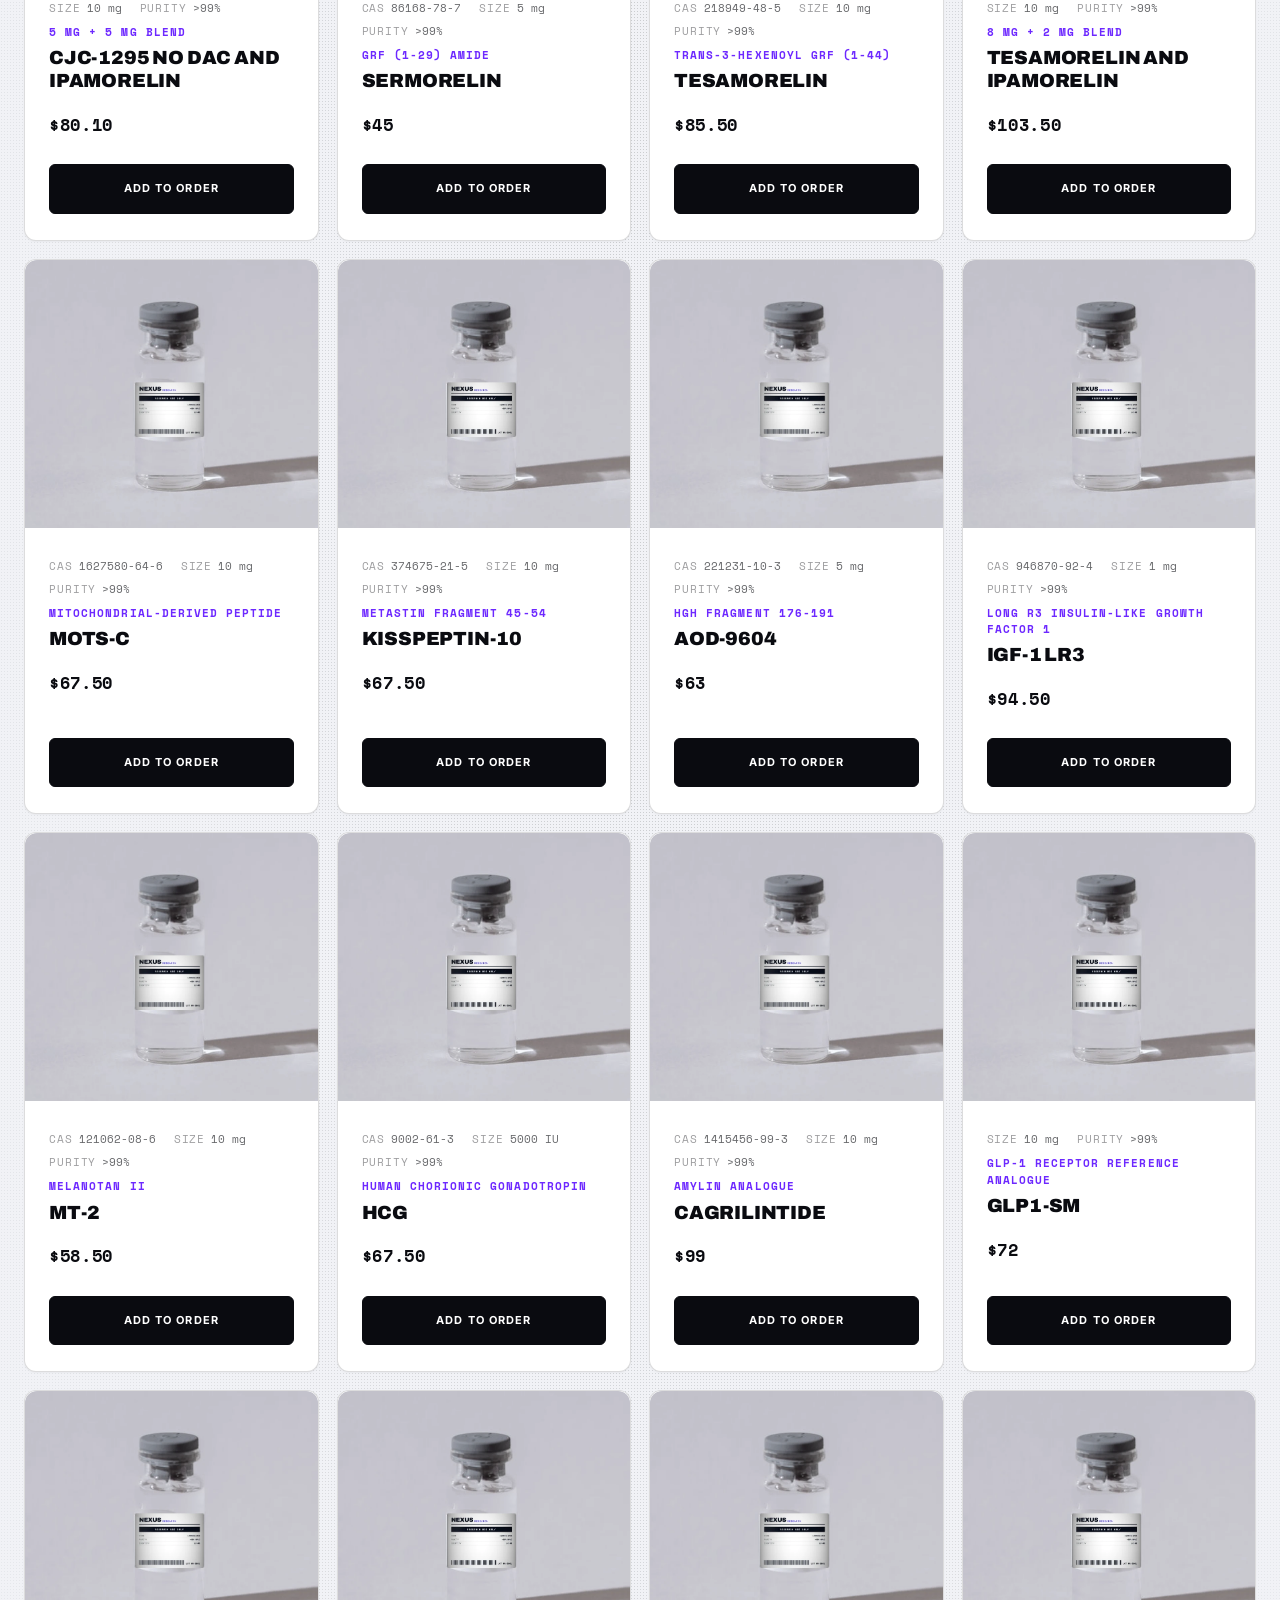
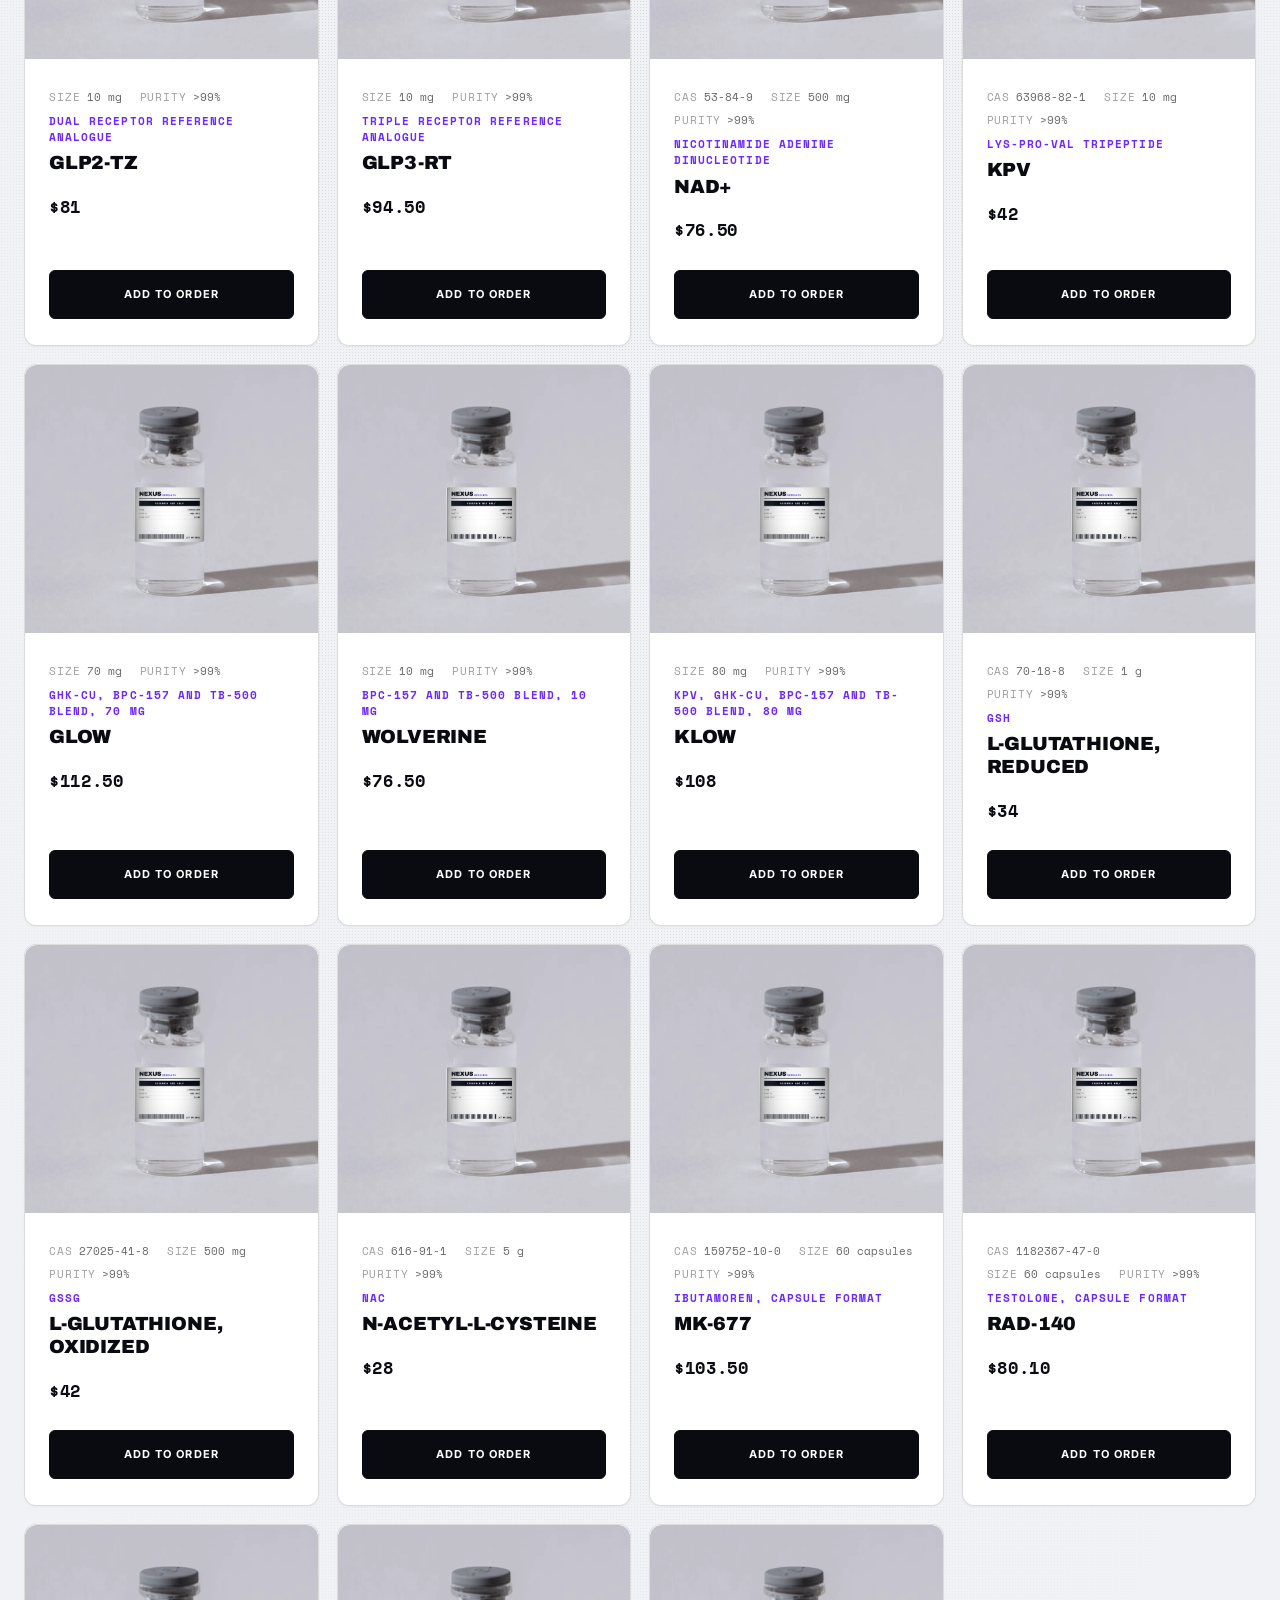
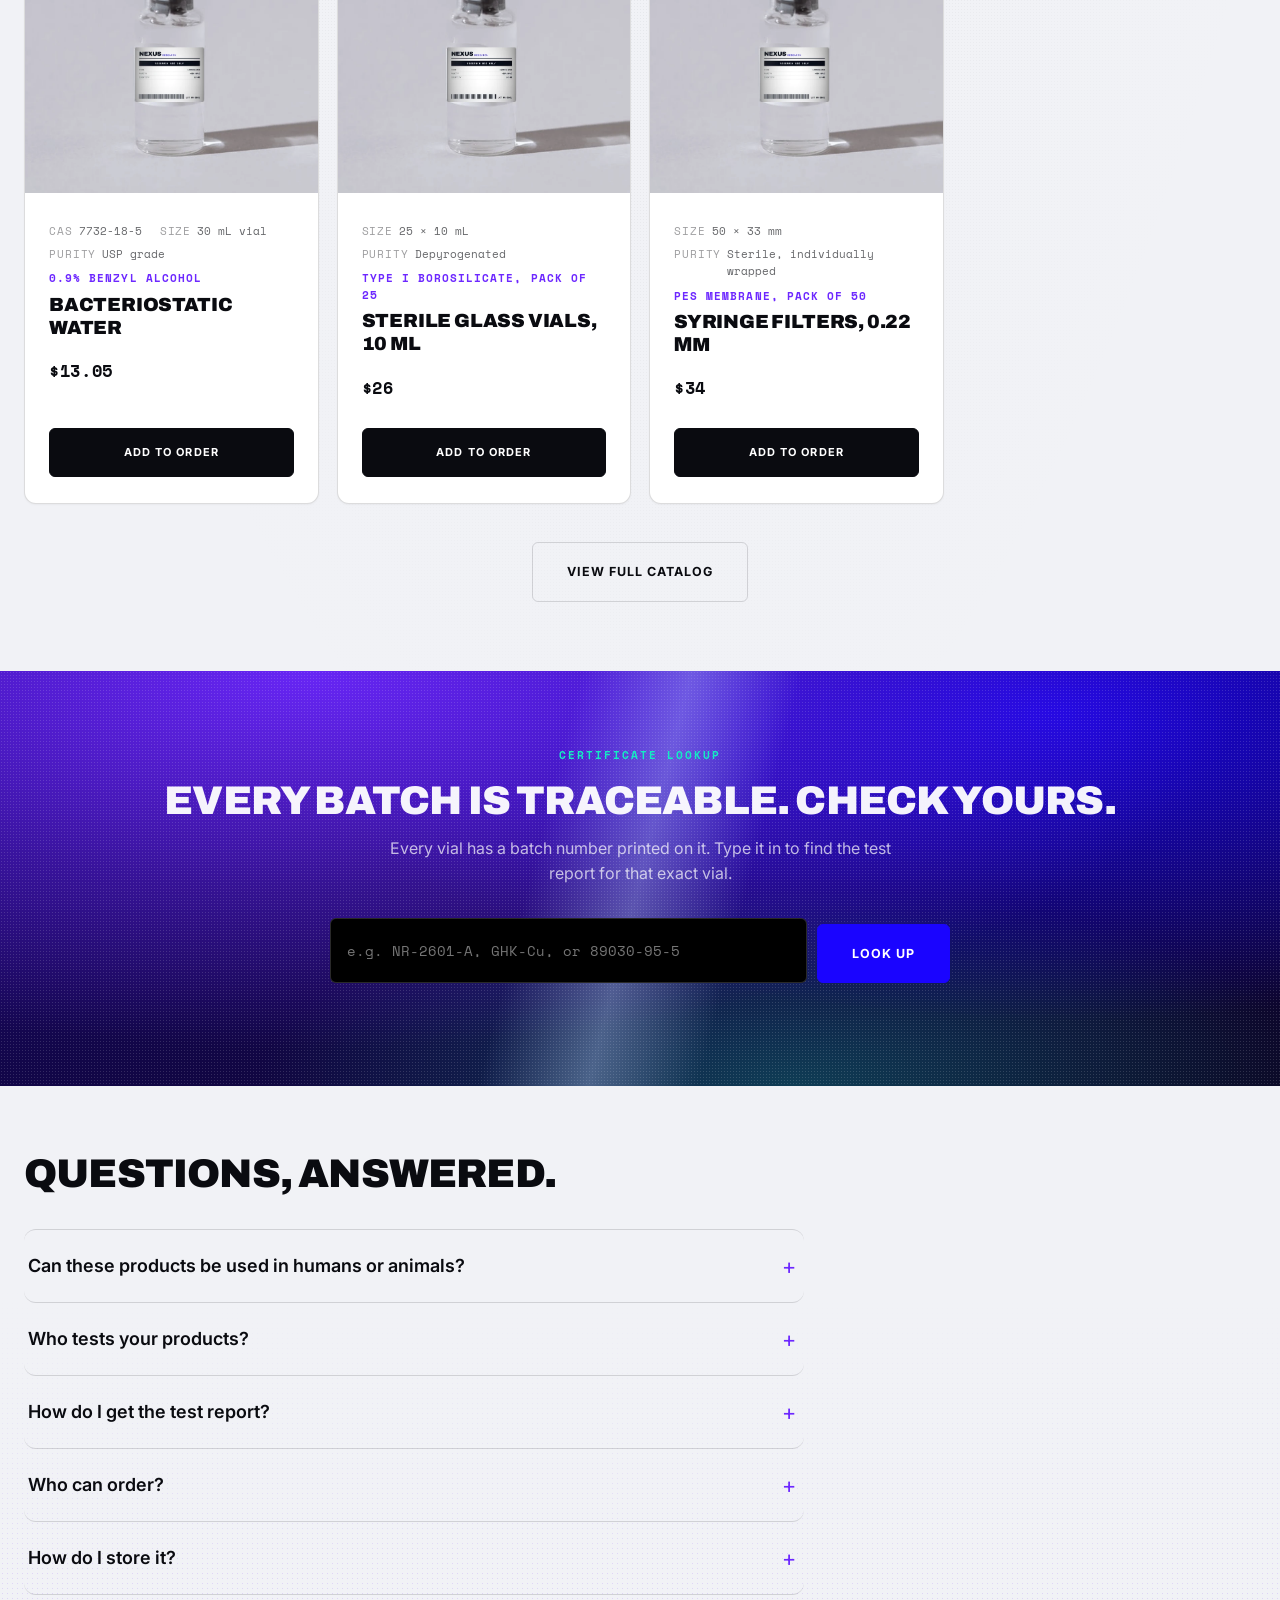
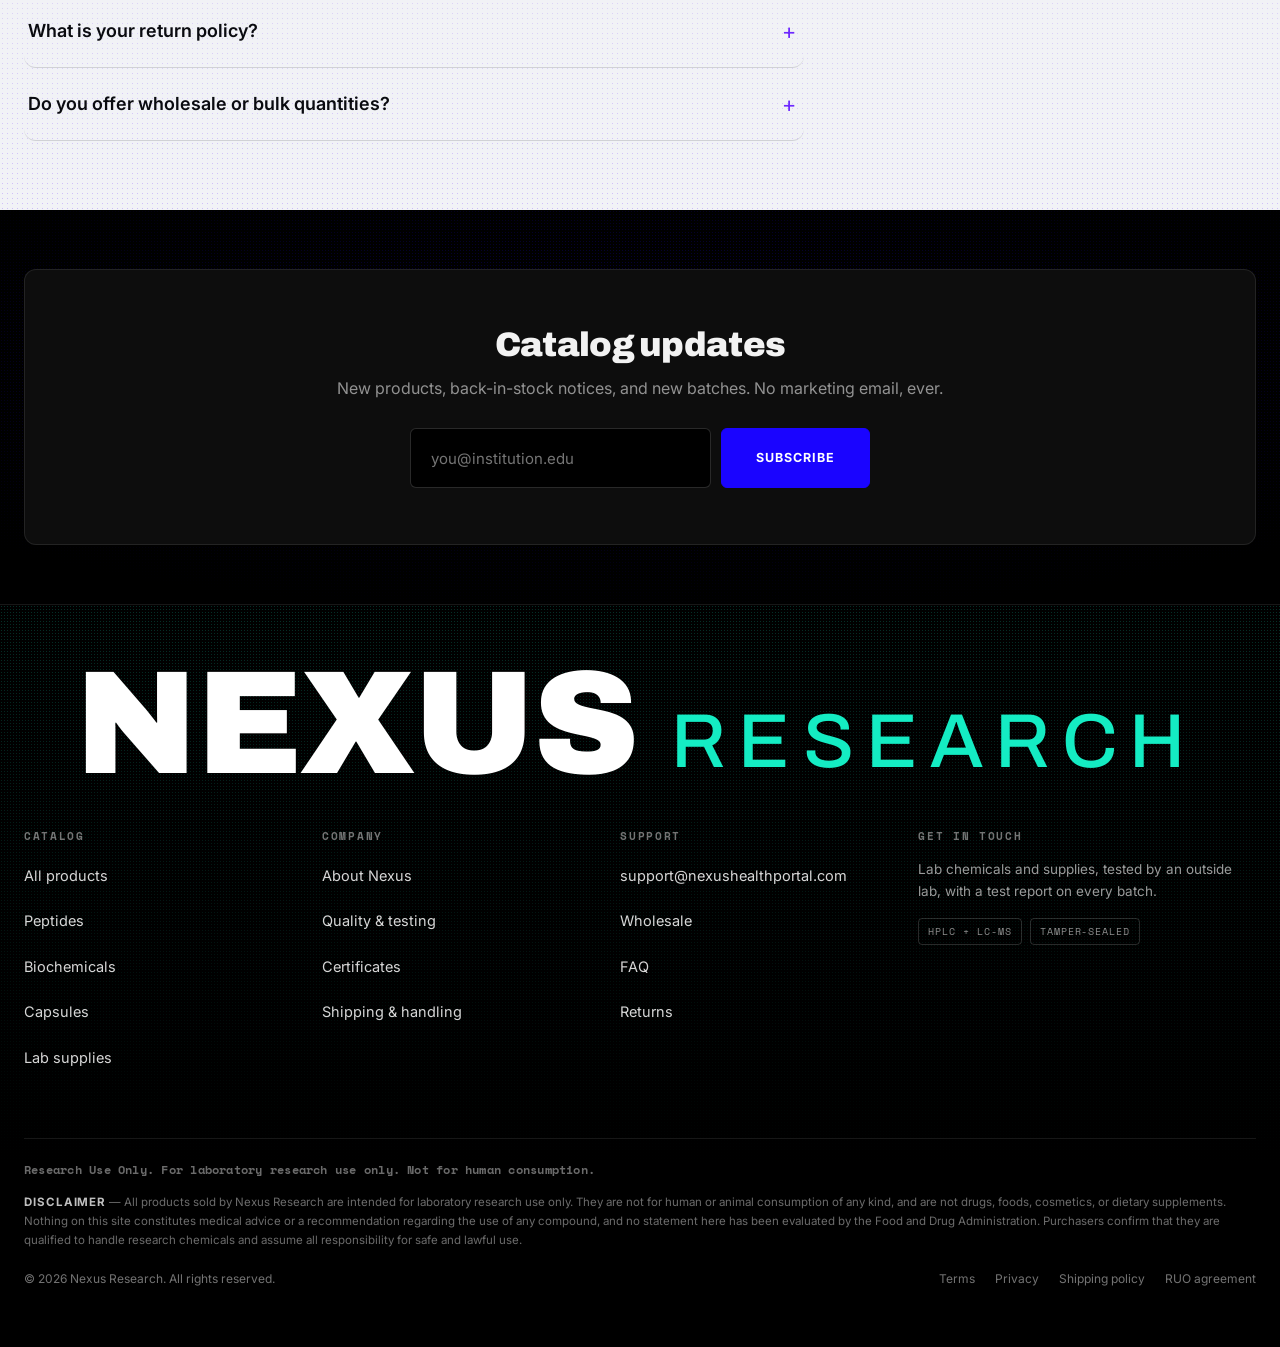
==== commit bd70e140: "Expand the catalog to 39 products Built from the compound list, sizes and market prices on the compe" ====
--- a/index.html
+++ b/index.html
@@ -8,7 +8,7 @@
   <link rel="preconnect" href="https://fonts.googleapis.com">
   <link rel="preconnect" href="https://fonts.gstatic.com" crossorigin>
   <link href="https://fonts.googleapis.com/css2?family=Archivo:wght@500;600;700;900&family=Inter:wght@400;500;600;700&family=Space+Mono:wght@400;700&display=swap" rel="stylesheet">
-  <link rel="stylesheet" href="css/main.css?v=1784735800">
+  <link rel="stylesheet" href="css/main.css?v=1784737400">
 </head>
 <body data-page="home">
 
@@ -52,7 +52,7 @@
         <div class="stat"><strong>&gt;99%</strong><span>Purity, peptides</span></div>
         <div class="stat"><strong>100%</strong><span>Of batches tested</span></div>
         <div class="stat"><strong>1</strong><span>Business day to ship</span></div>
-        <div class="stat"><strong>8</strong><span>Products in stock</span></div>
+        <div class="stat"><strong>39</strong><span>Products in stock</span></div>
       </div>
     </section>
 
@@ -138,7 +138,7 @@
     </section>
   </main>
 
-  <script src="js/products.js?v=1784735800"></script>
-  <script src="js/store.js?v=1784735800"></script>
+  <script src="js/products.js?v=1784737400"></script>
+  <script src="js/store.js?v=1784737400"></script>
 </body>
 </html>
--- a/css/main.css
+++ b/css/main.css
@@ -3168,3 +3168,13 @@
   .buy-mode-price { font-size: 14px; flex-direction: column; align-items: flex-end; gap: 1px; }
   .buy-mode-title { font-size: 13px; }
 }
+
+/* bulk price line on the product page */
+.pdp-bulk {
+  margin-top: 14px; padding-top: 14px;
+  border-top: 1px solid var(--line);
+  font-size: 13px; color: var(--ink-soft);
+}
+.pdp-bulk strong { color: #fff; font-weight: 700; }
+.pdp-bulk a { color: var(--mint); margin-left: 6px; }
+.sec-light .pdp-bulk strong { color: var(--paper-ink); }
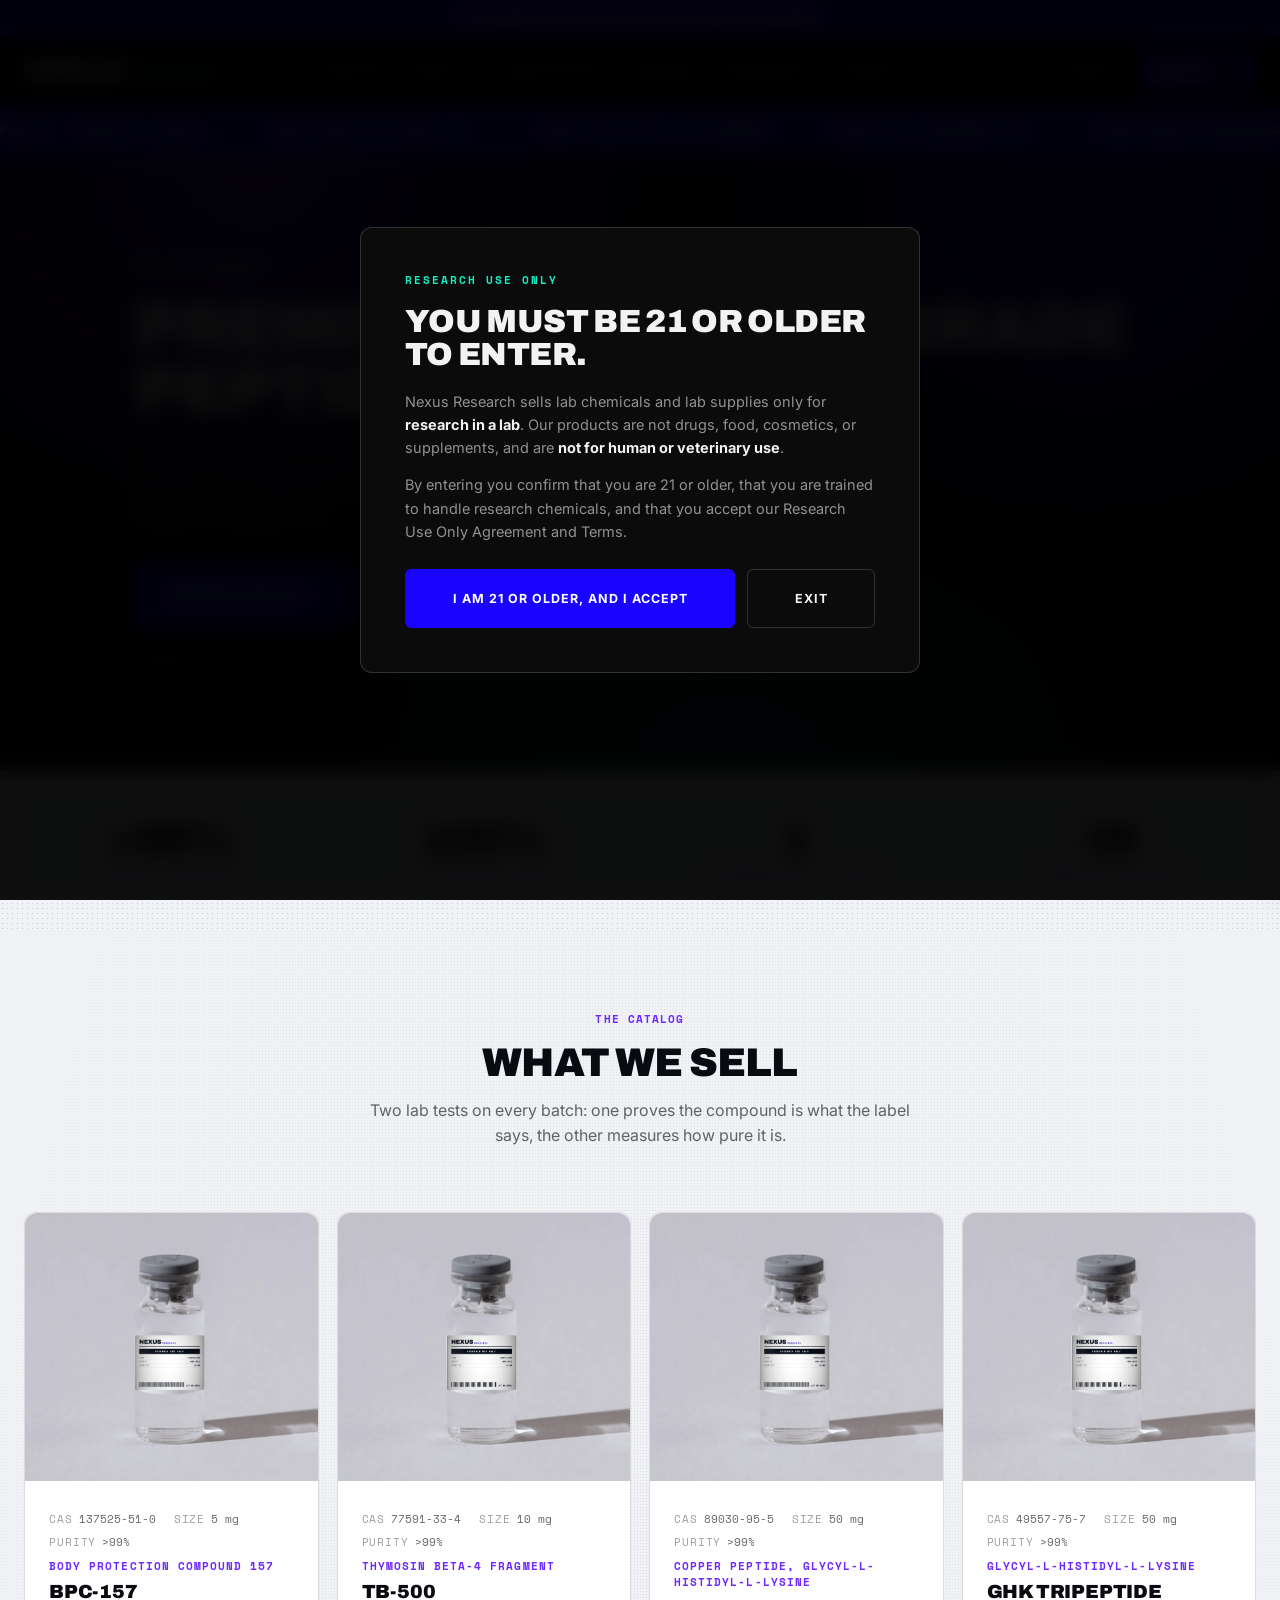
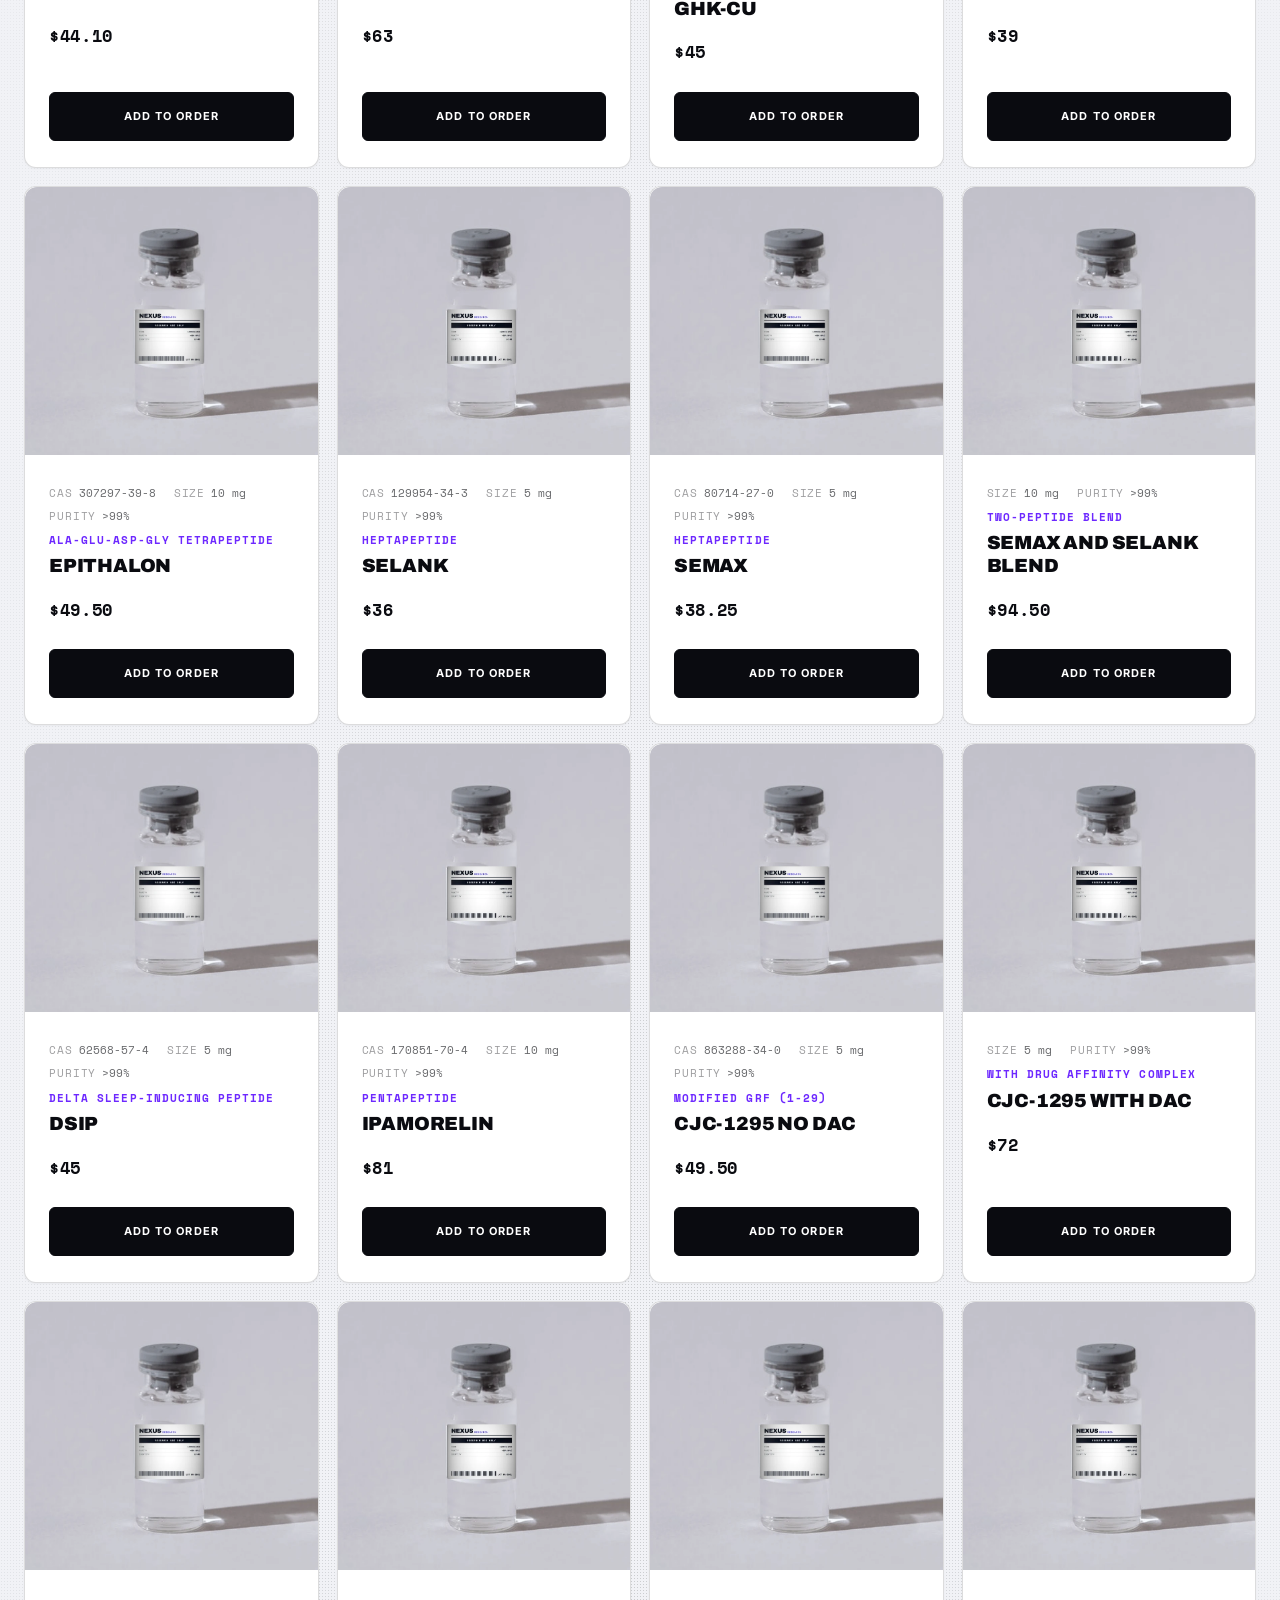
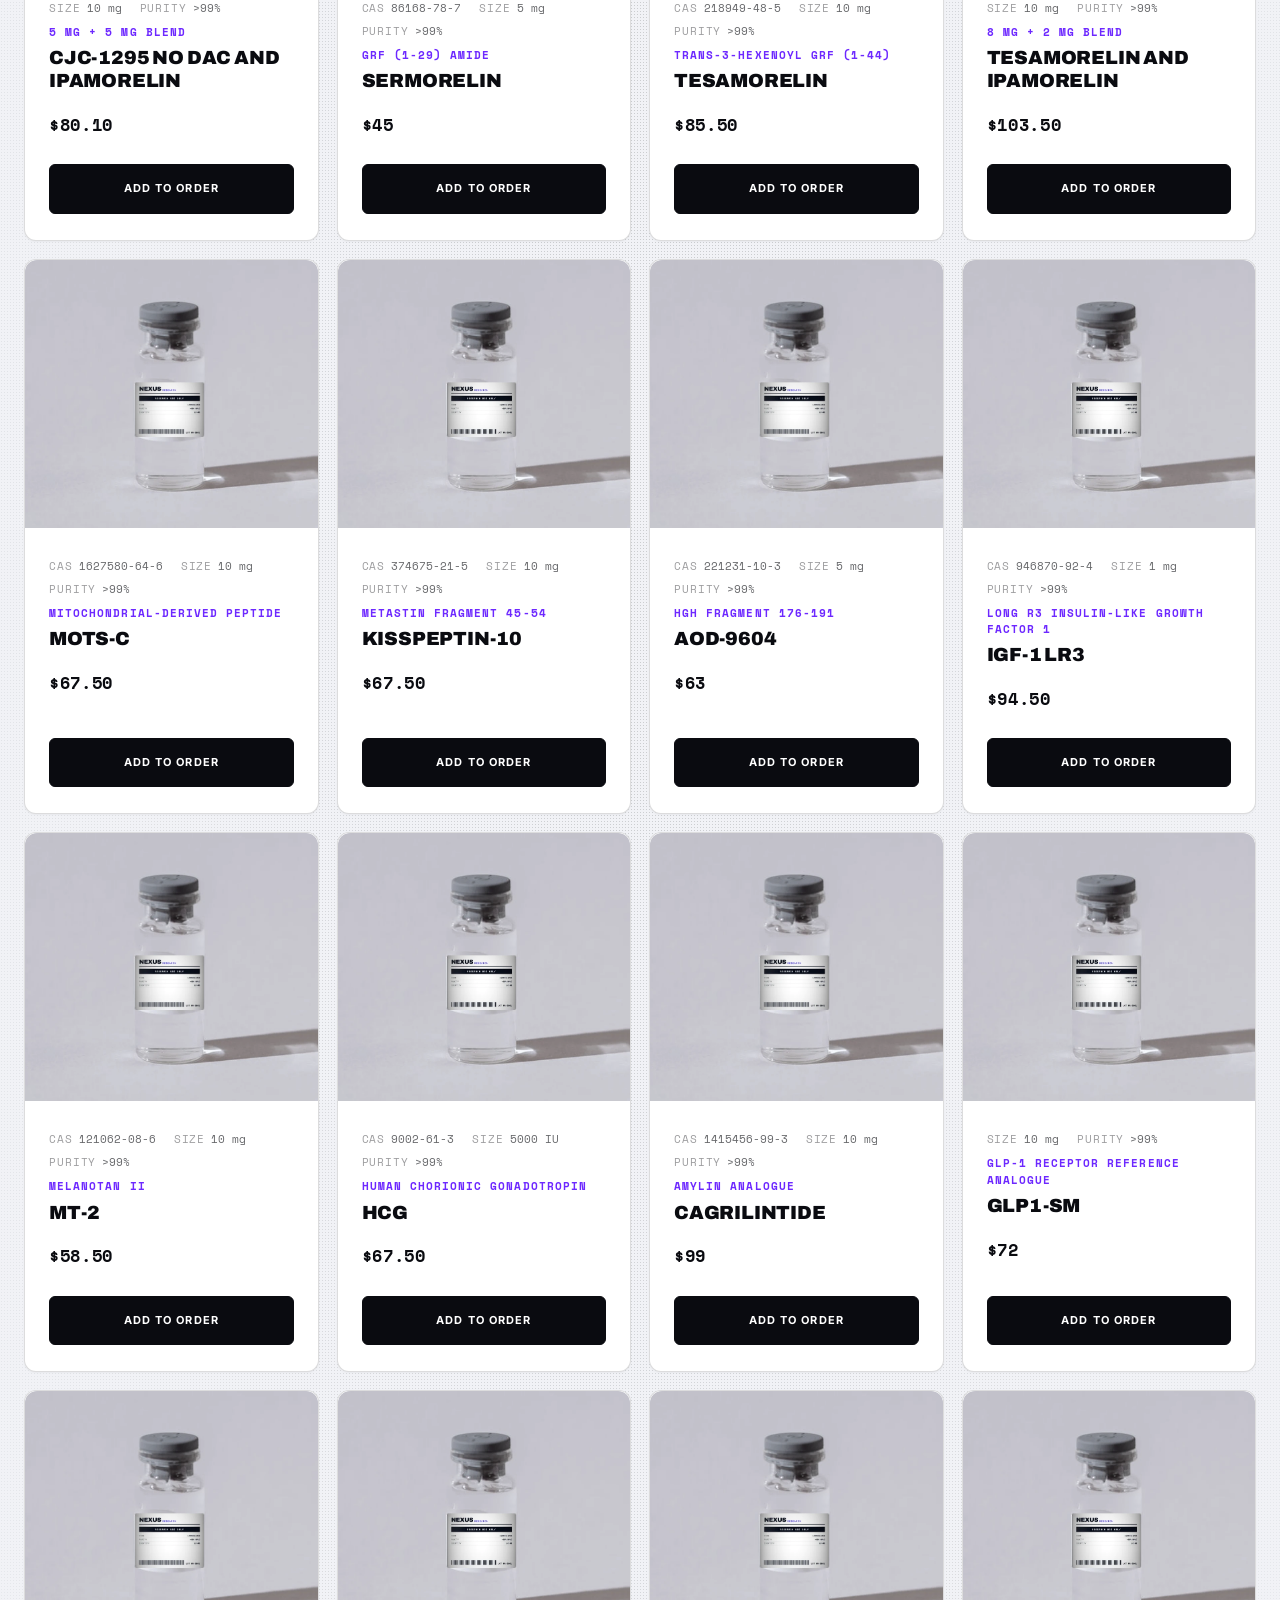
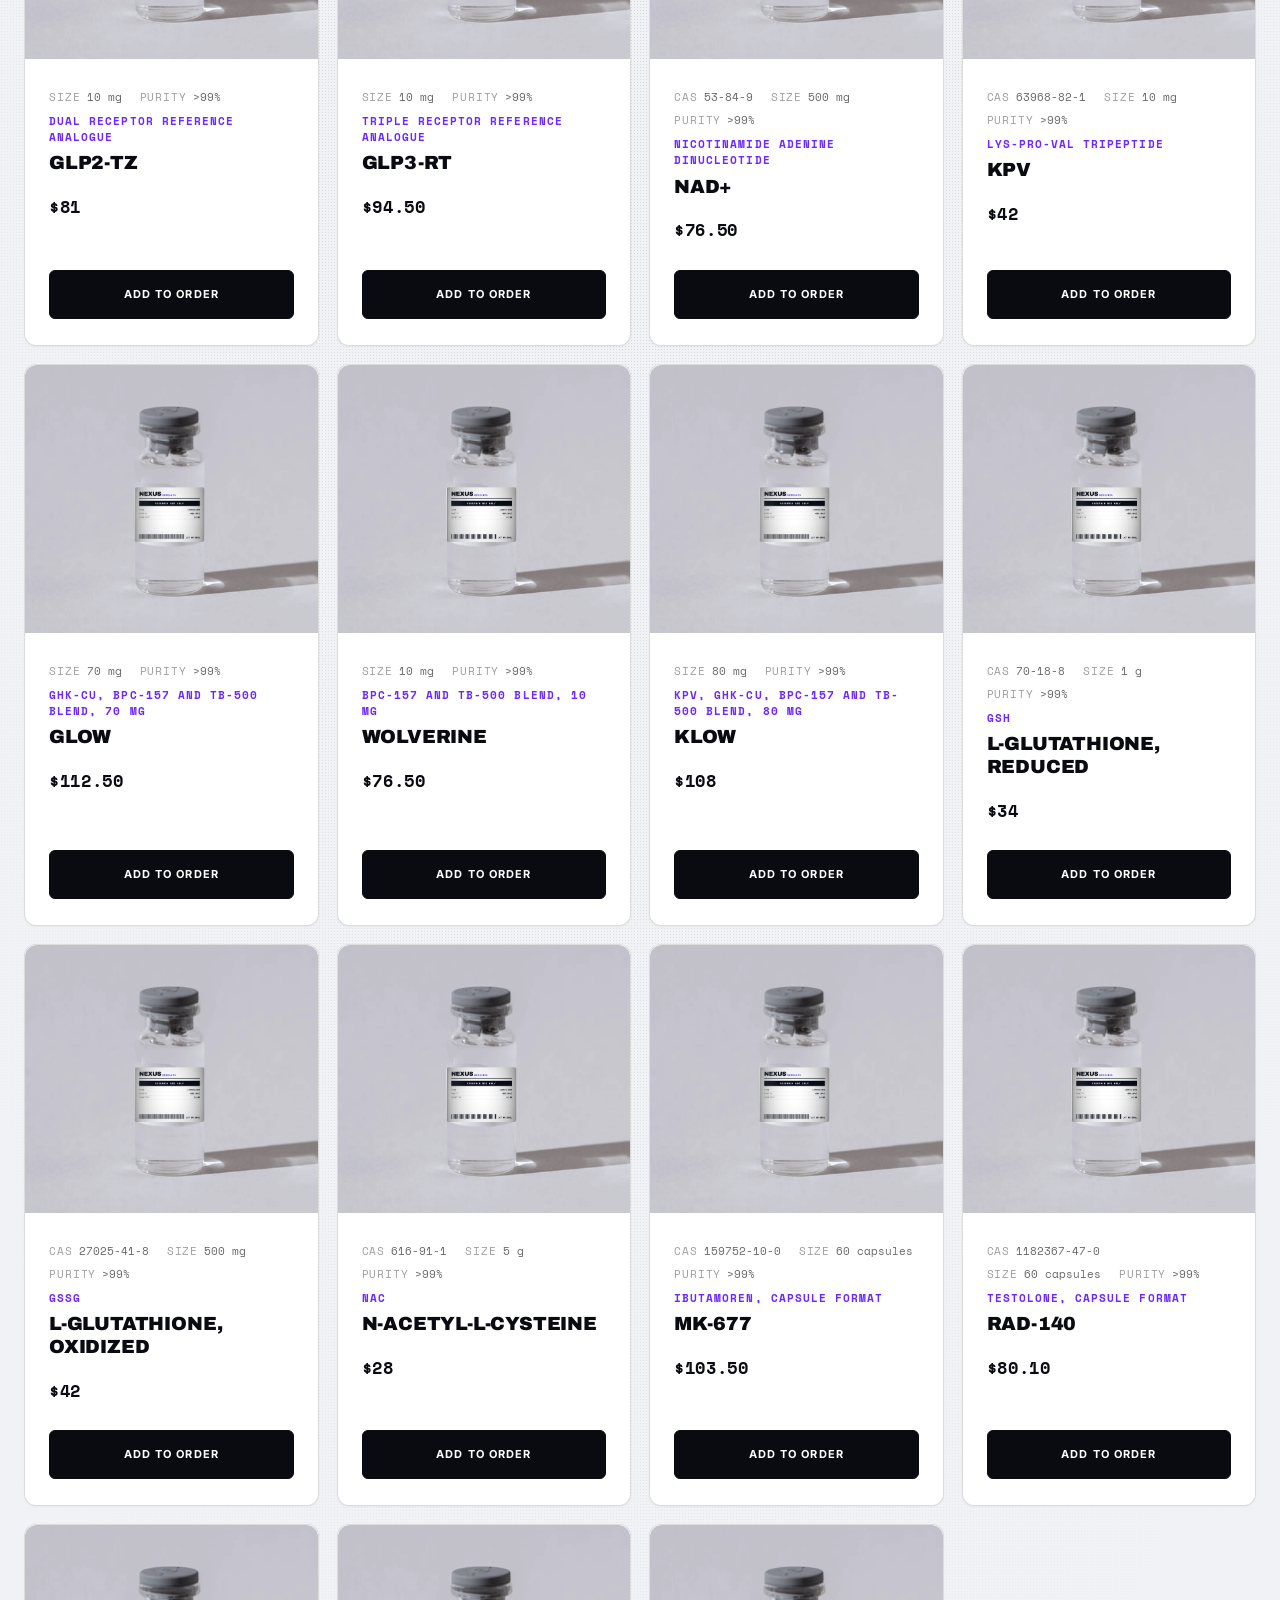
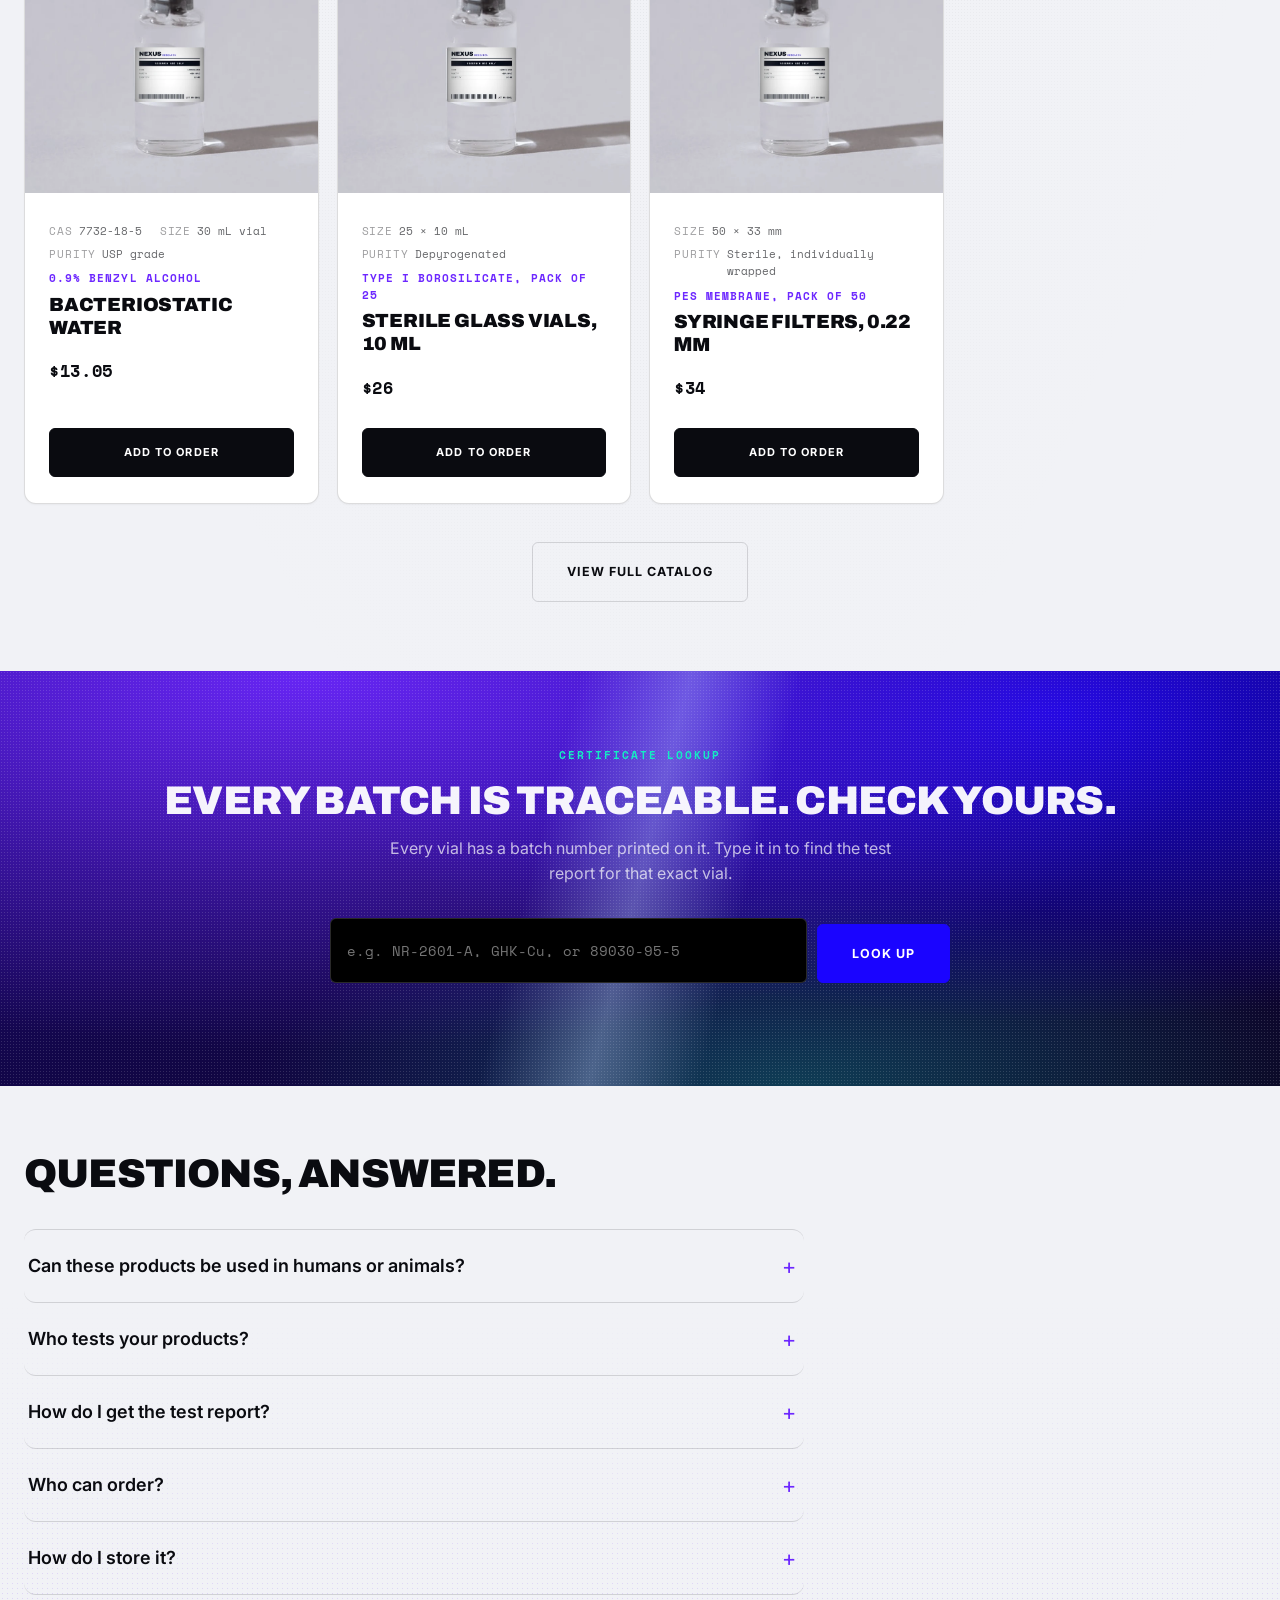
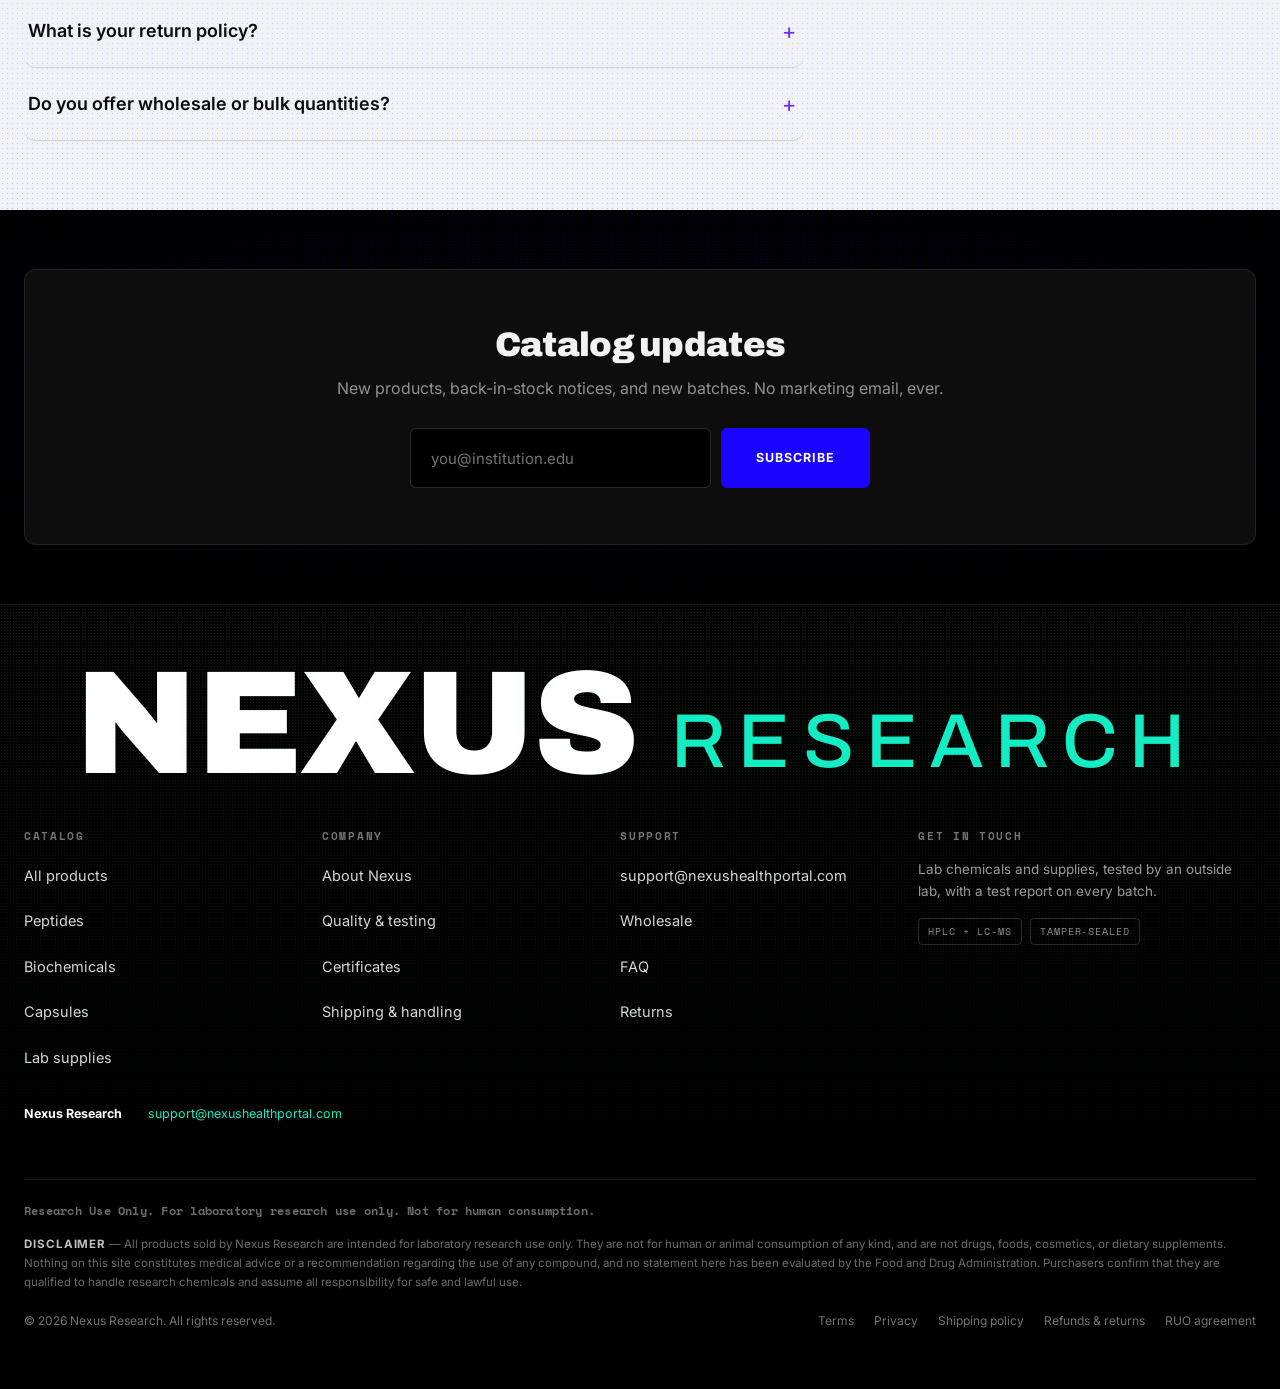
==== commit 64a659fe: "Add refunds page and store identity block for Merchant Center Google Merchant Center requires every " ====
--- a/index.html
+++ b/index.html
@@ -8,7 +8,7 @@
   <link rel="preconnect" href="https://fonts.googleapis.com">
   <link rel="preconnect" href="https://fonts.gstatic.com" crossorigin>
   <link href="https://fonts.googleapis.com/css2?family=Archivo:wght@500;600;700;900&family=Inter:wght@400;500;600;700&family=Space+Mono:wght@400;700&display=swap" rel="stylesheet">
-  <link rel="stylesheet" href="css/main.css?v=1784737400">
+  <link rel="stylesheet" href="css/main.css?v=1784740000">
 </head>
 <body data-page="home">
 
@@ -138,7 +138,7 @@
     </section>
   </main>
 
-  <script src="js/products.js?v=1784737400"></script>
-  <script src="js/store.js?v=1784737400"></script>
+  <script src="js/products.js?v=1784740000"></script>
+  <script src="js/store.js?v=1784740000"></script>
 </body>
 </html>
--- a/css/main.css
+++ b/css/main.css
@@ -3178,3 +3178,13 @@
 .pdp-bulk strong { color: #fff; font-weight: 700; }
 .pdp-bulk a { color: var(--mint); margin-left: 6px; }
 .sec-light .pdp-bulk strong { color: var(--paper-ink); }
+
+/* Store identity in the footer. Google Merchant Center requires a
+   contactable business on every page. */
+.footer-store-info {
+  display: flex; flex-wrap: wrap; gap: 8px 26px;
+  padding: 18px 0 4px;
+  font-size: 12.5px; color: var(--ink-soft);
+}
+.footer-store-info strong { color: #fff; font-weight: 700; }
+.footer-store-info a { color: var(--mint); overflow-wrap: anywhere; }
